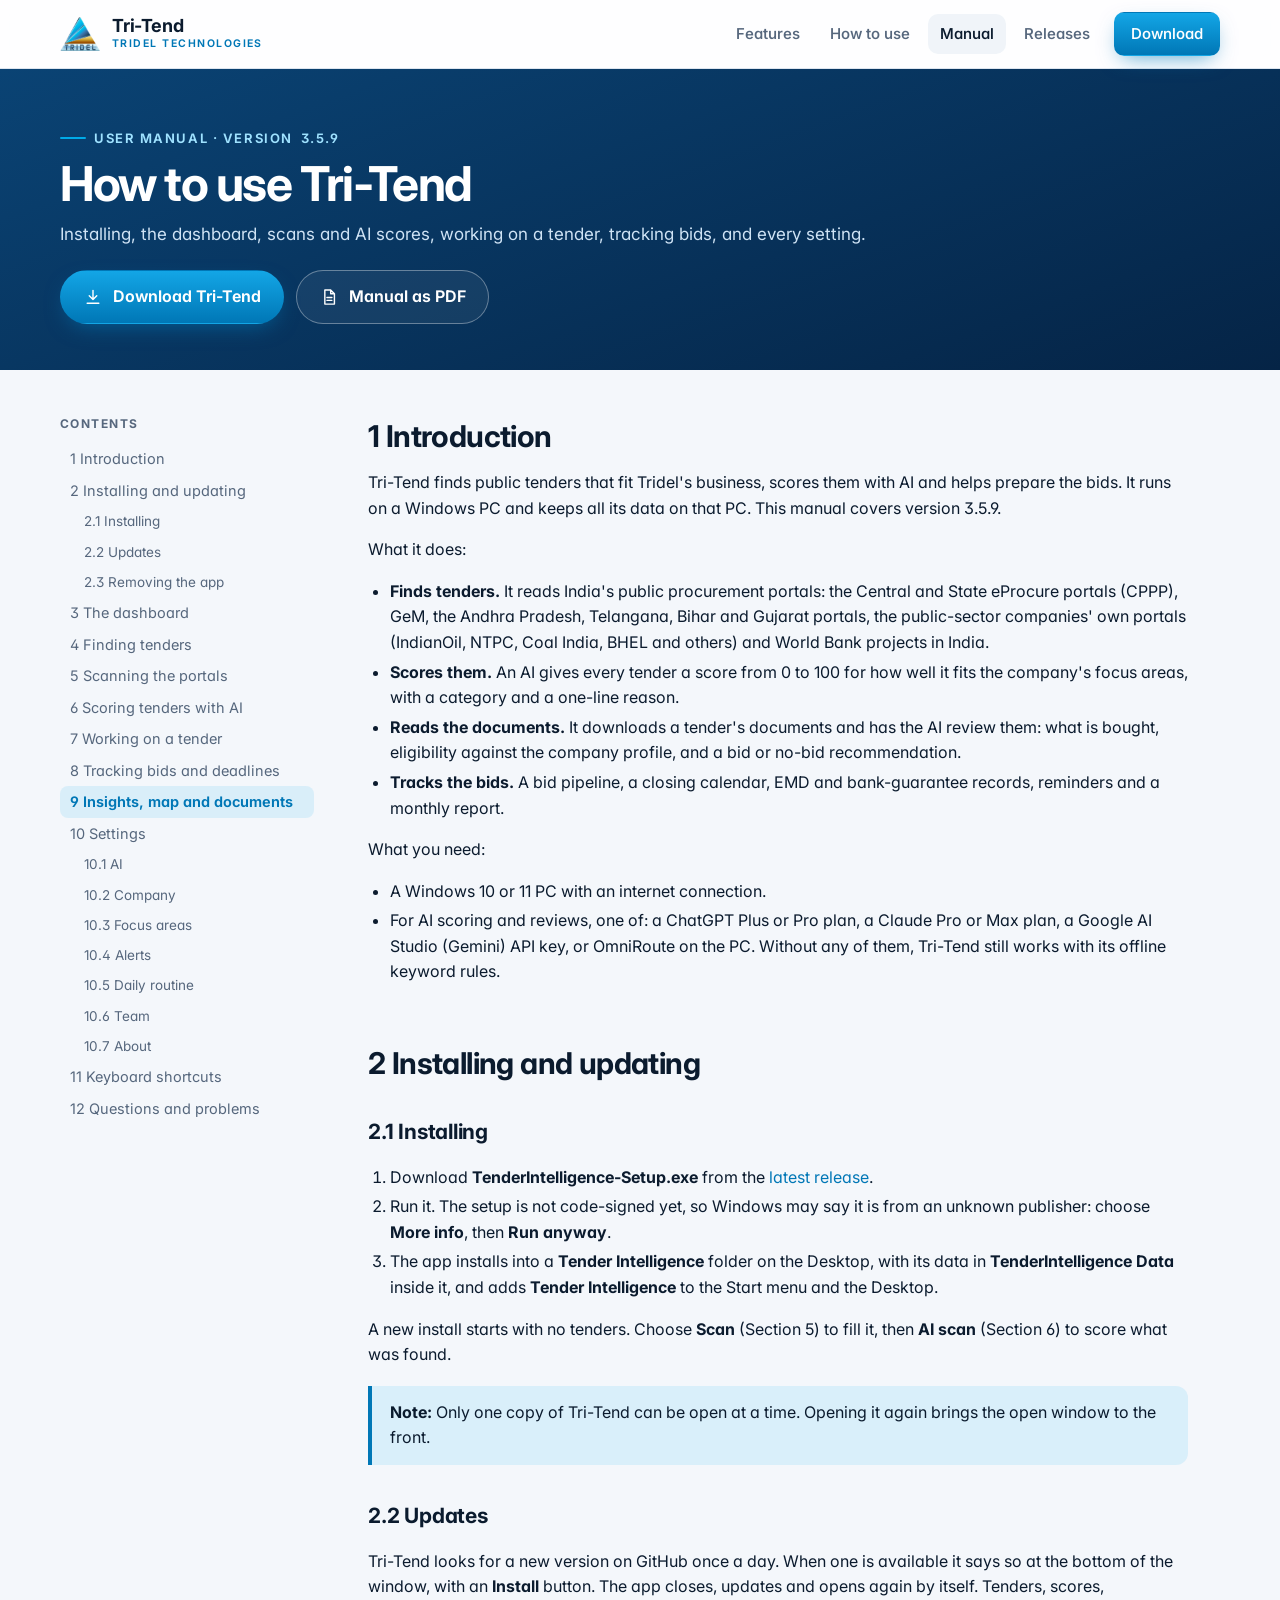
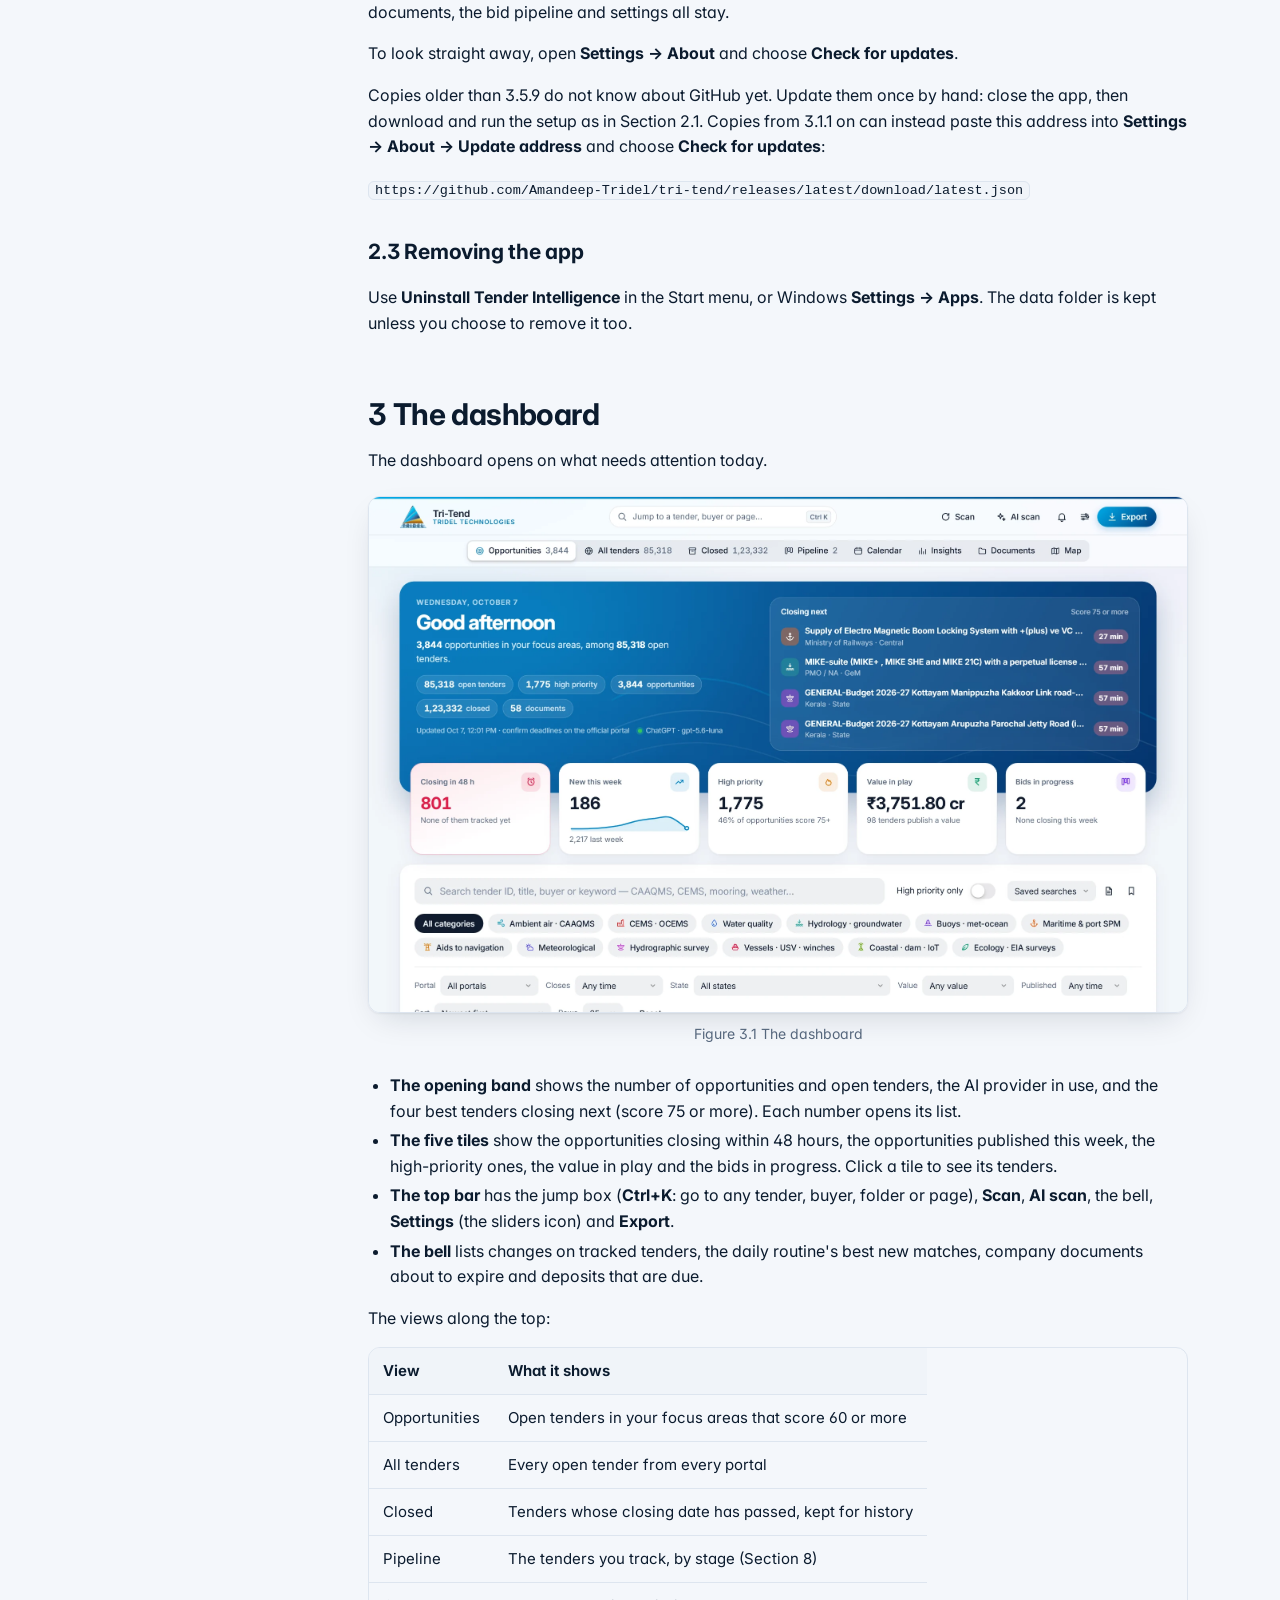
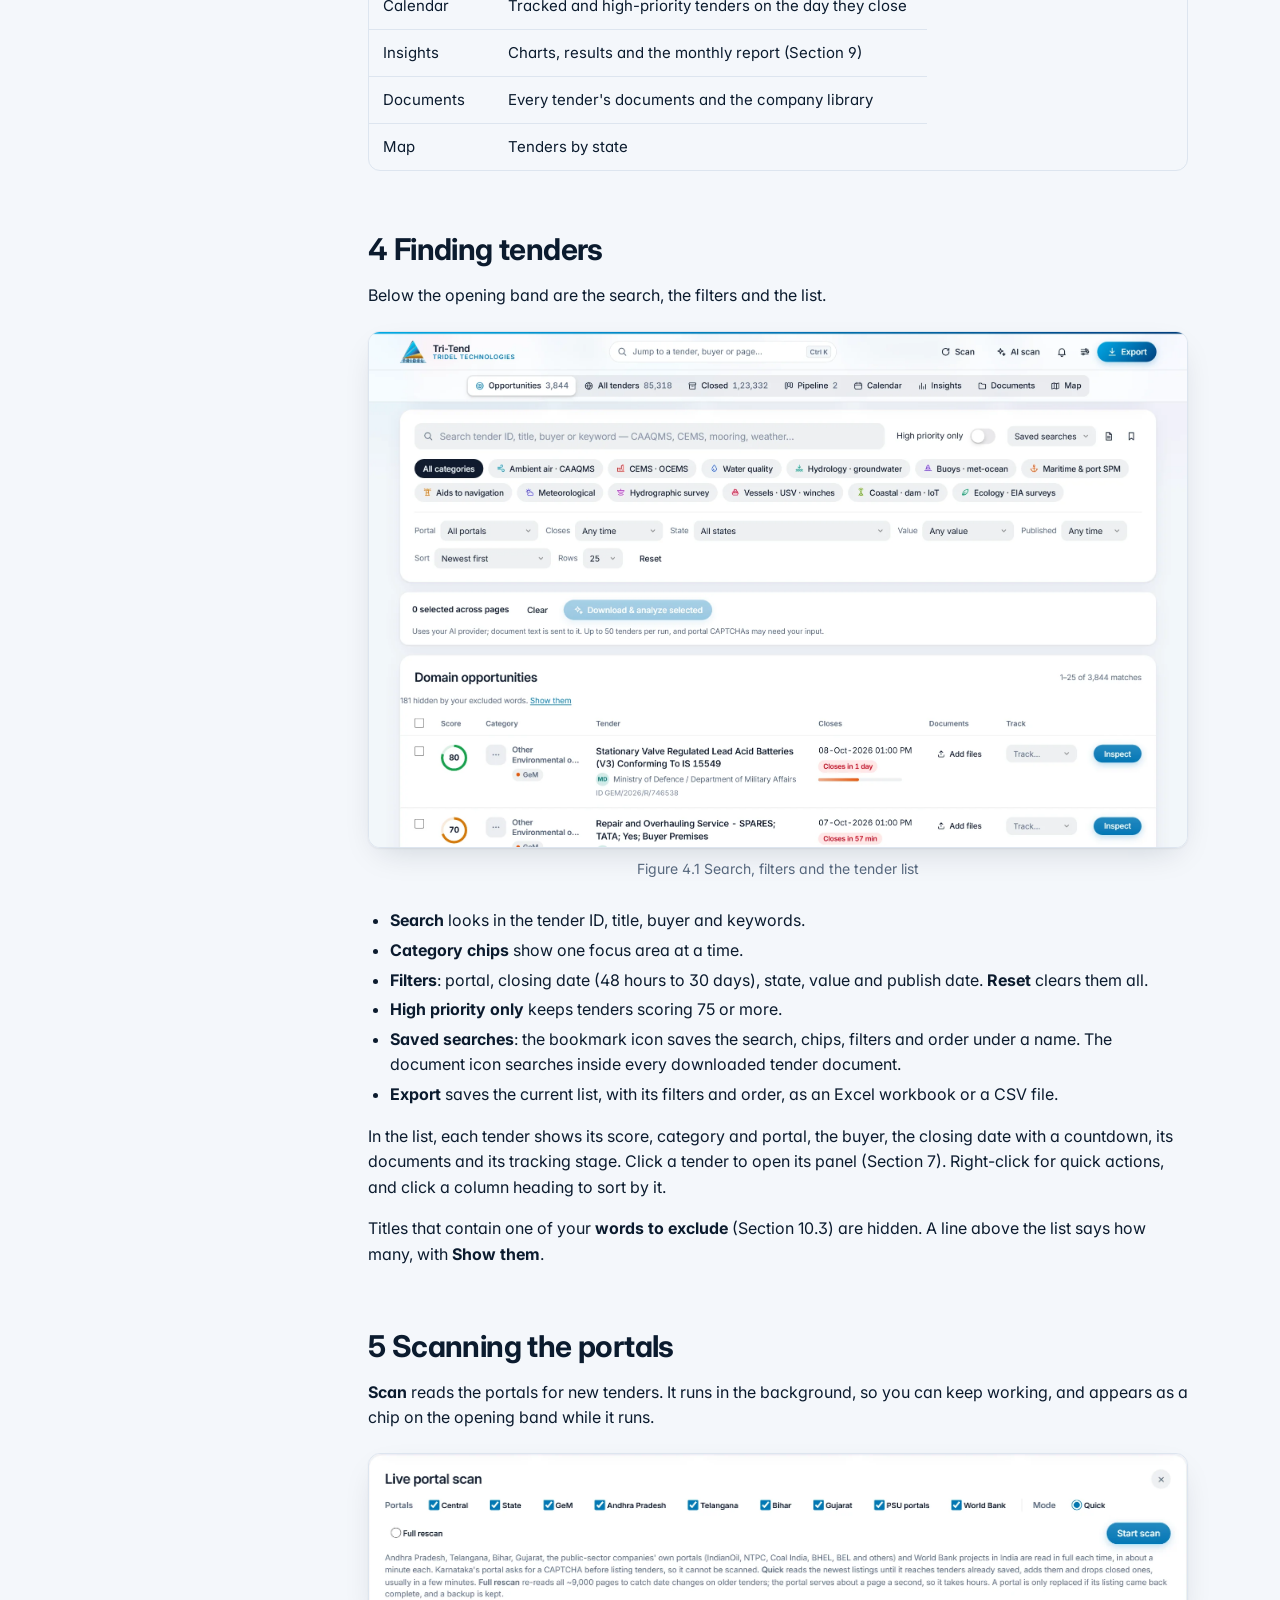
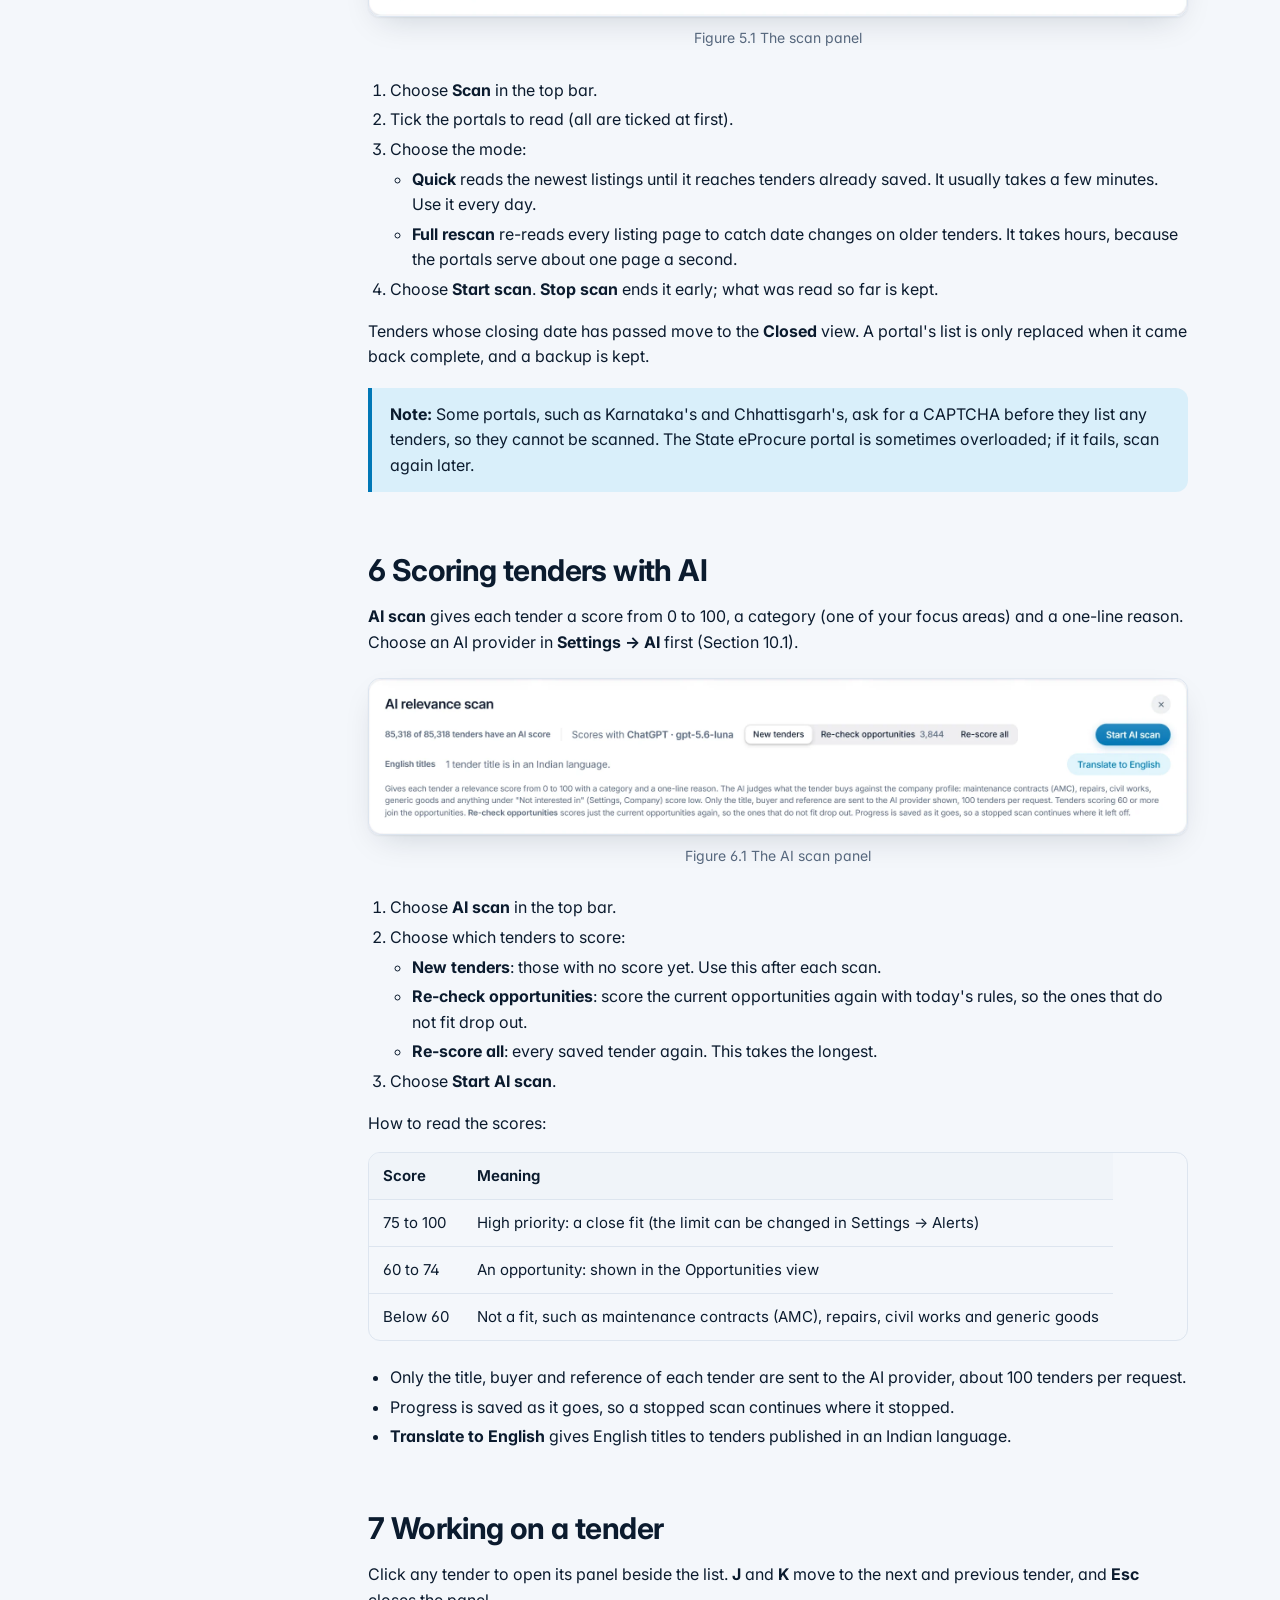
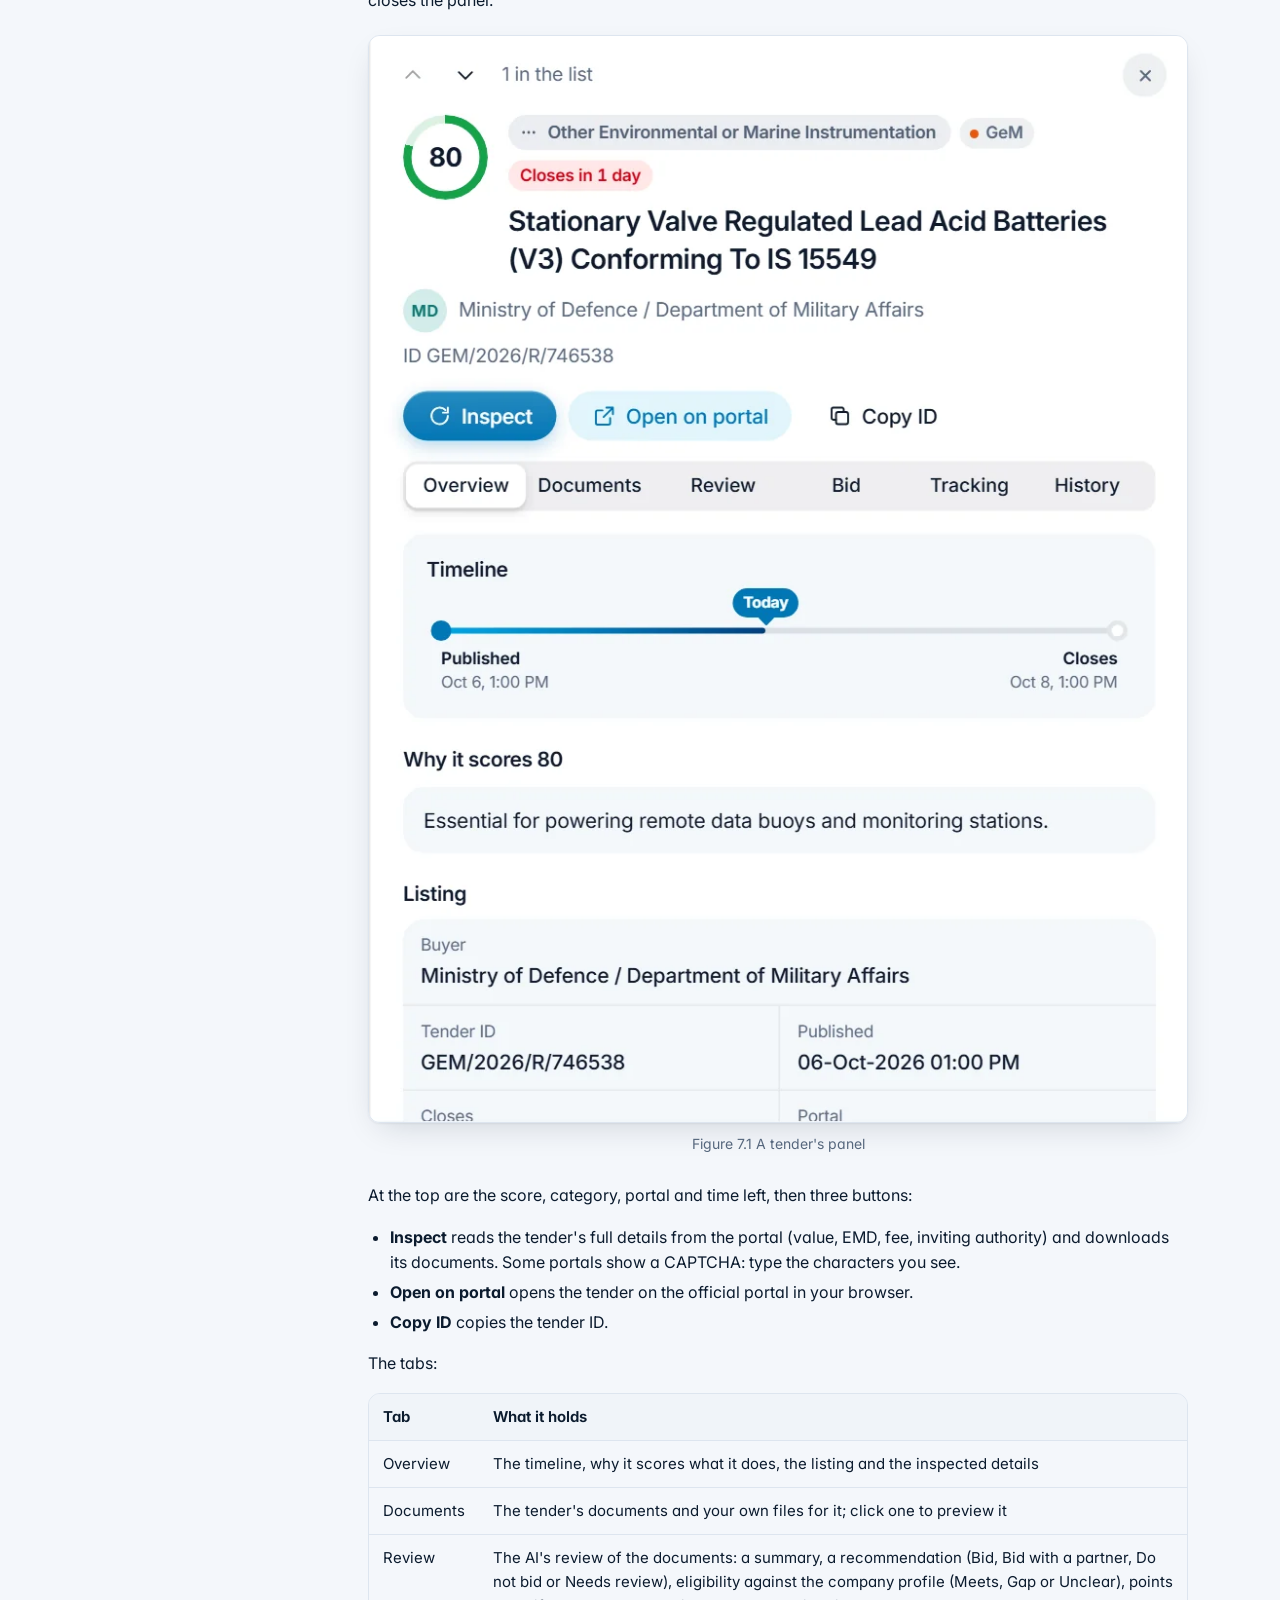
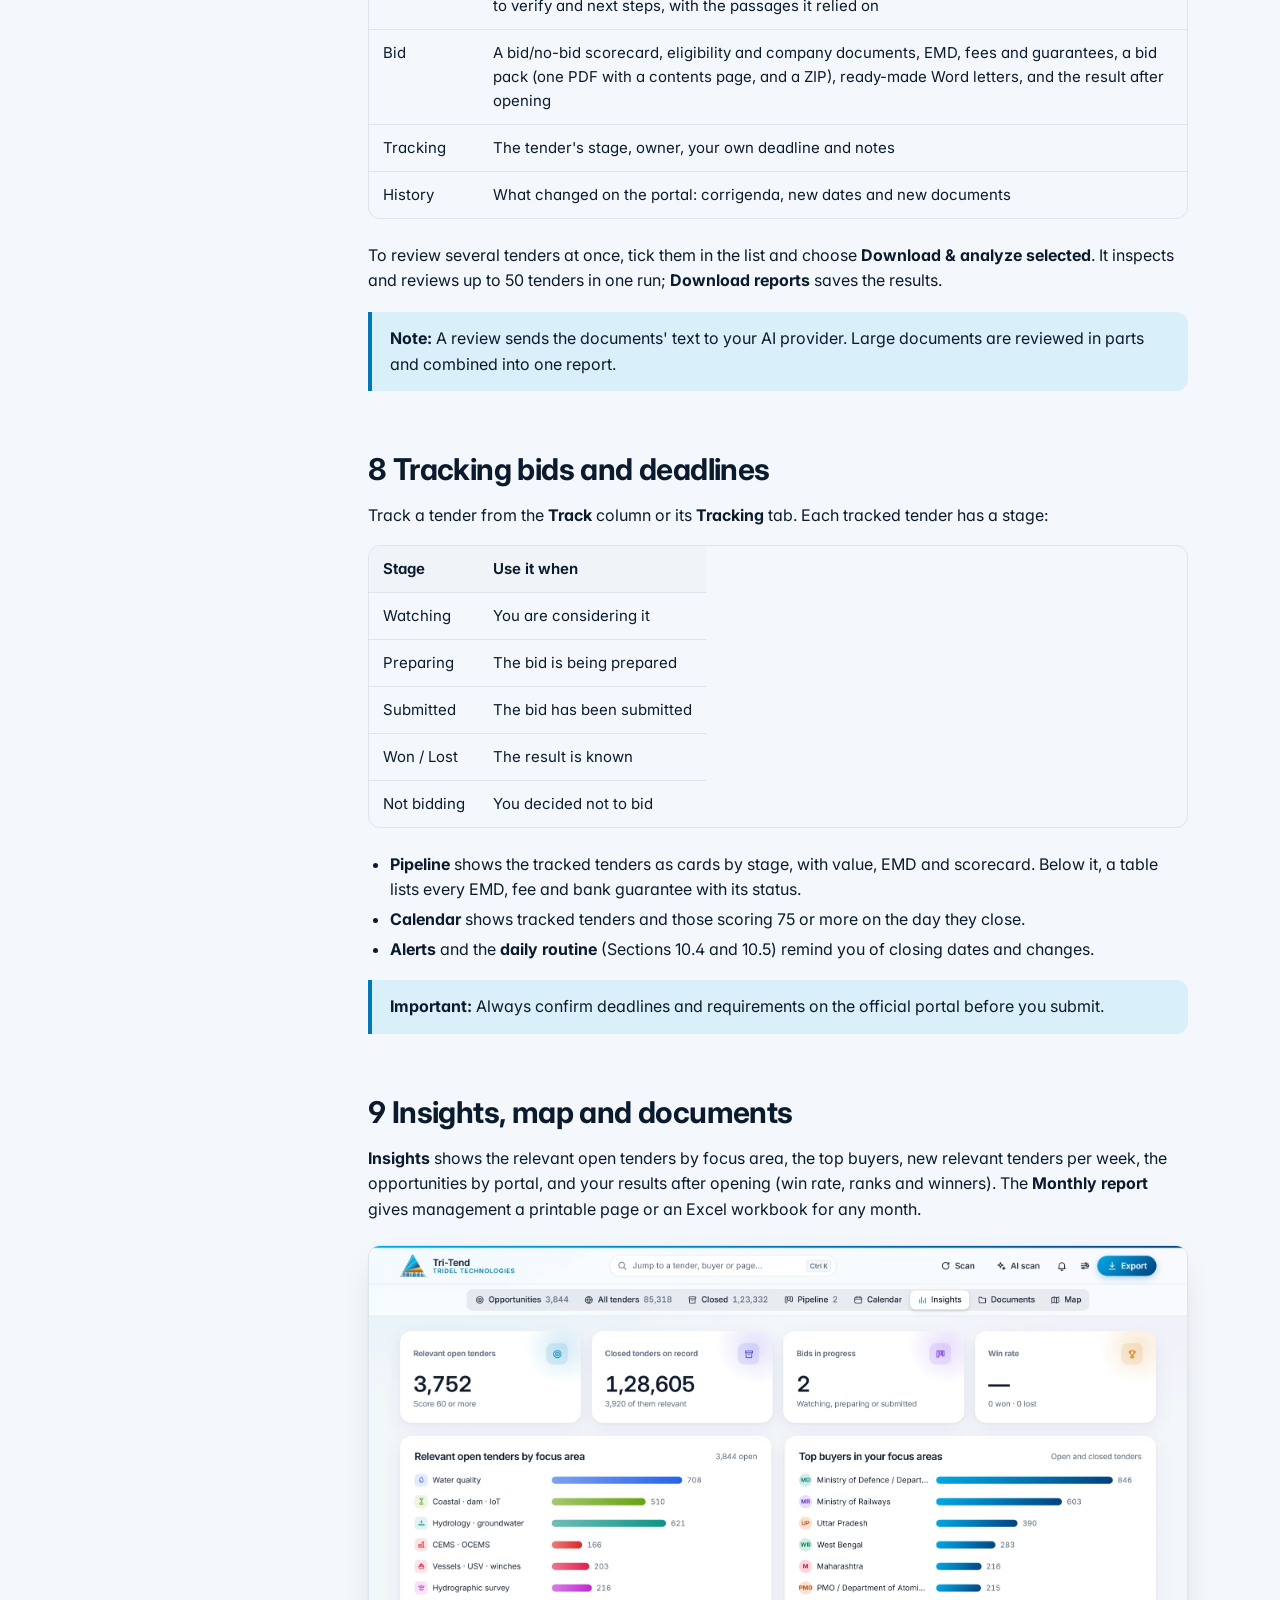
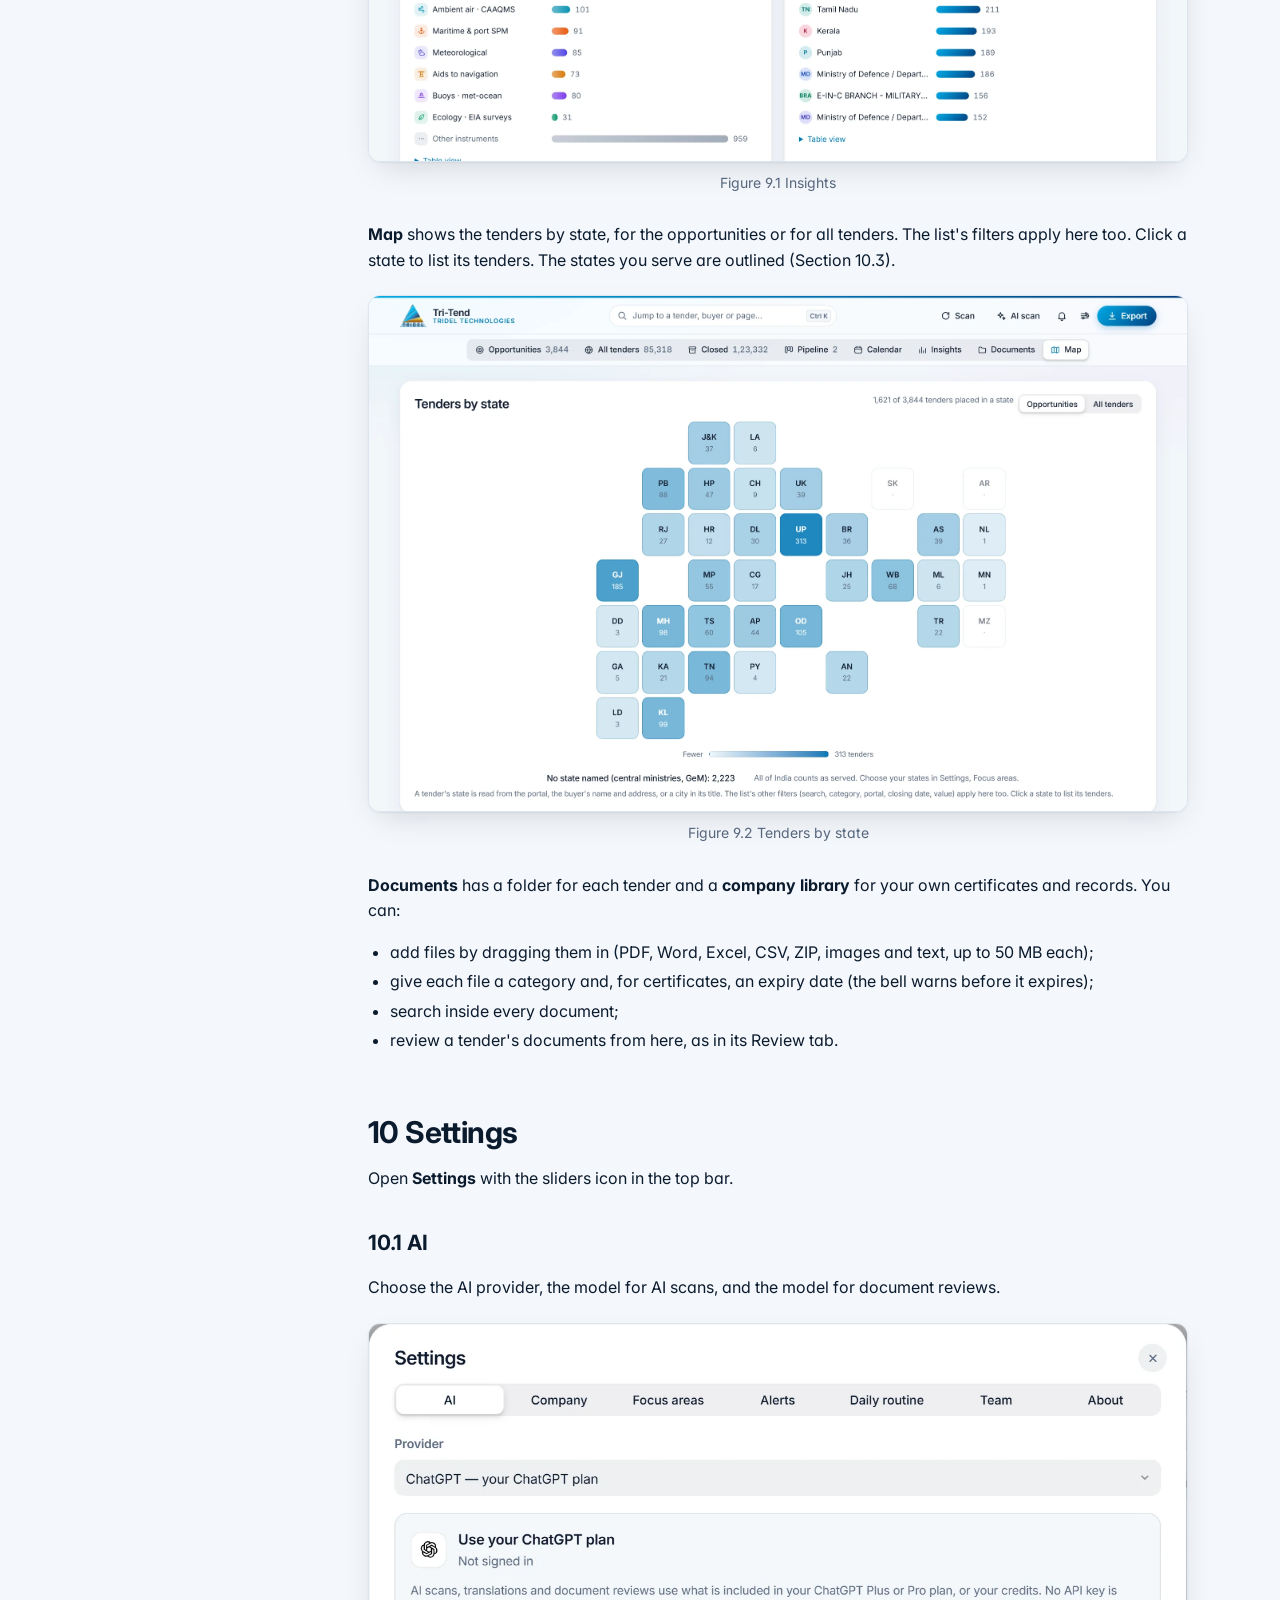
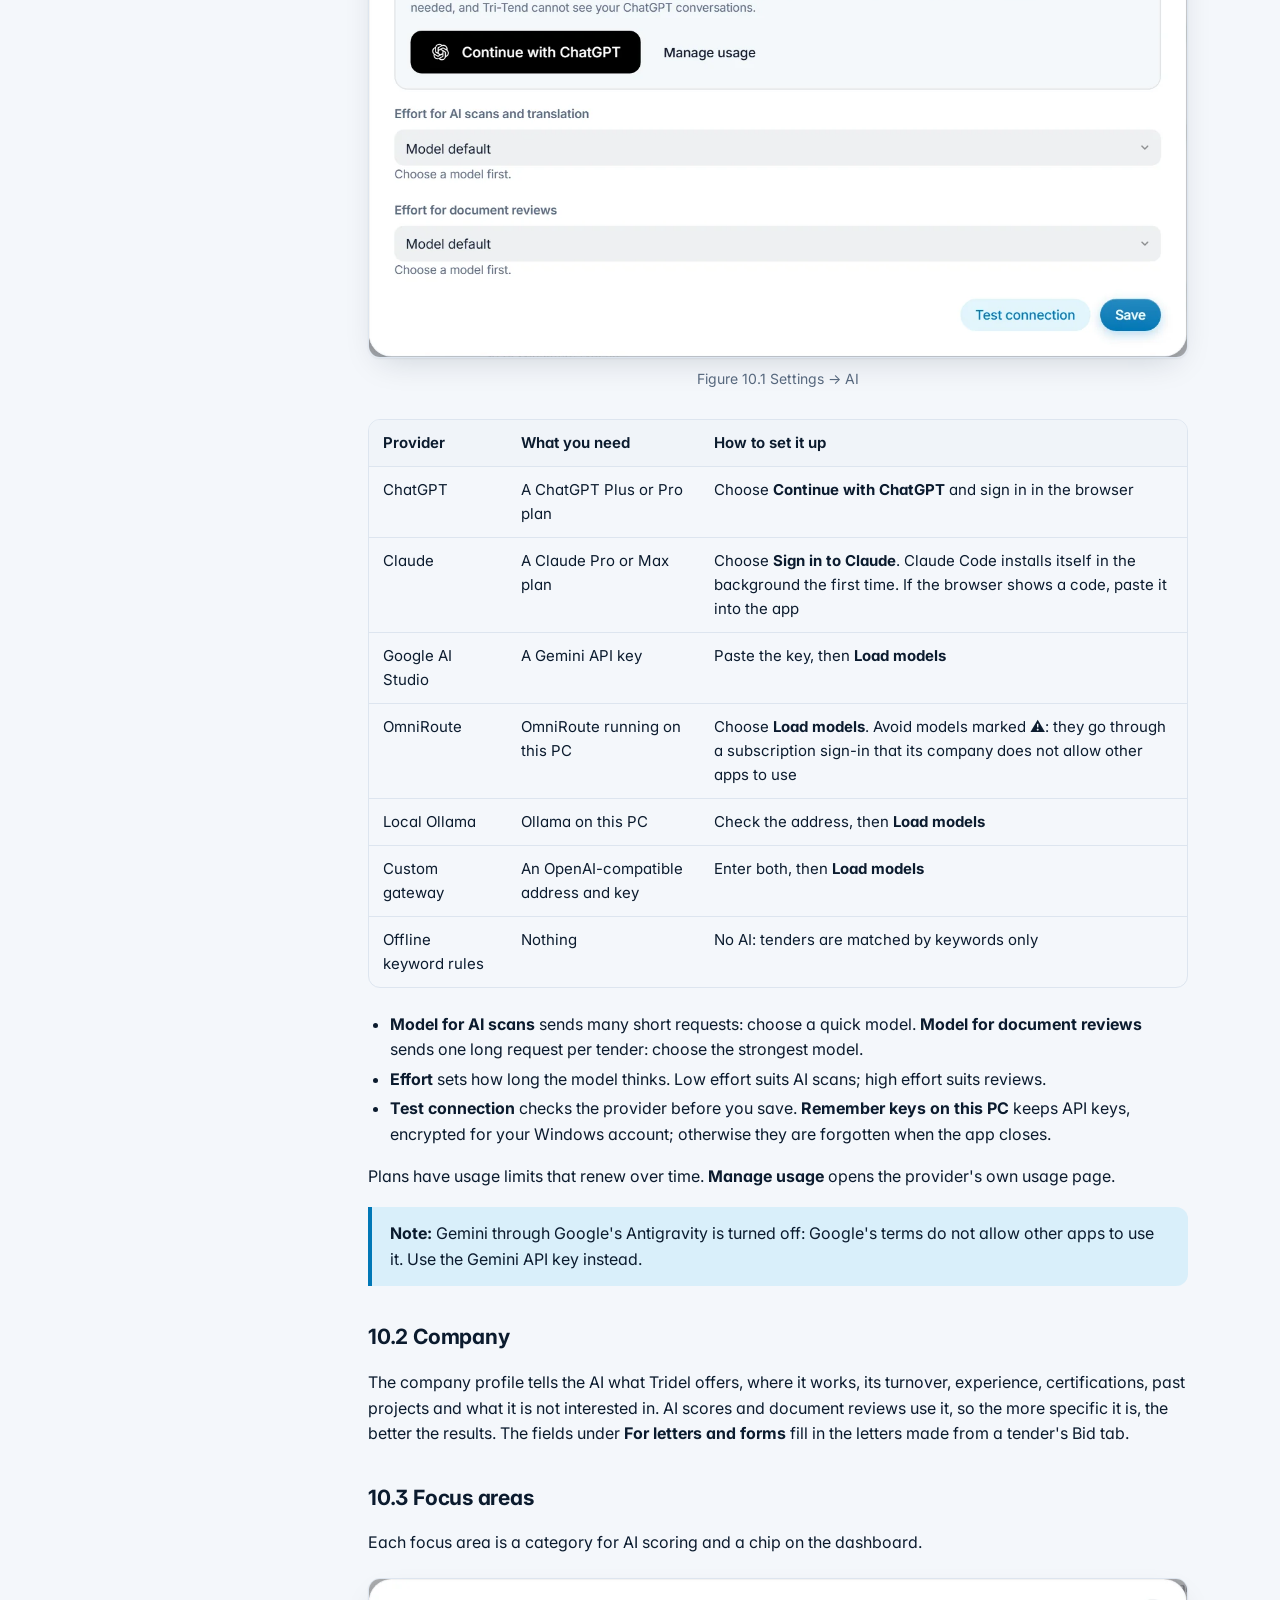
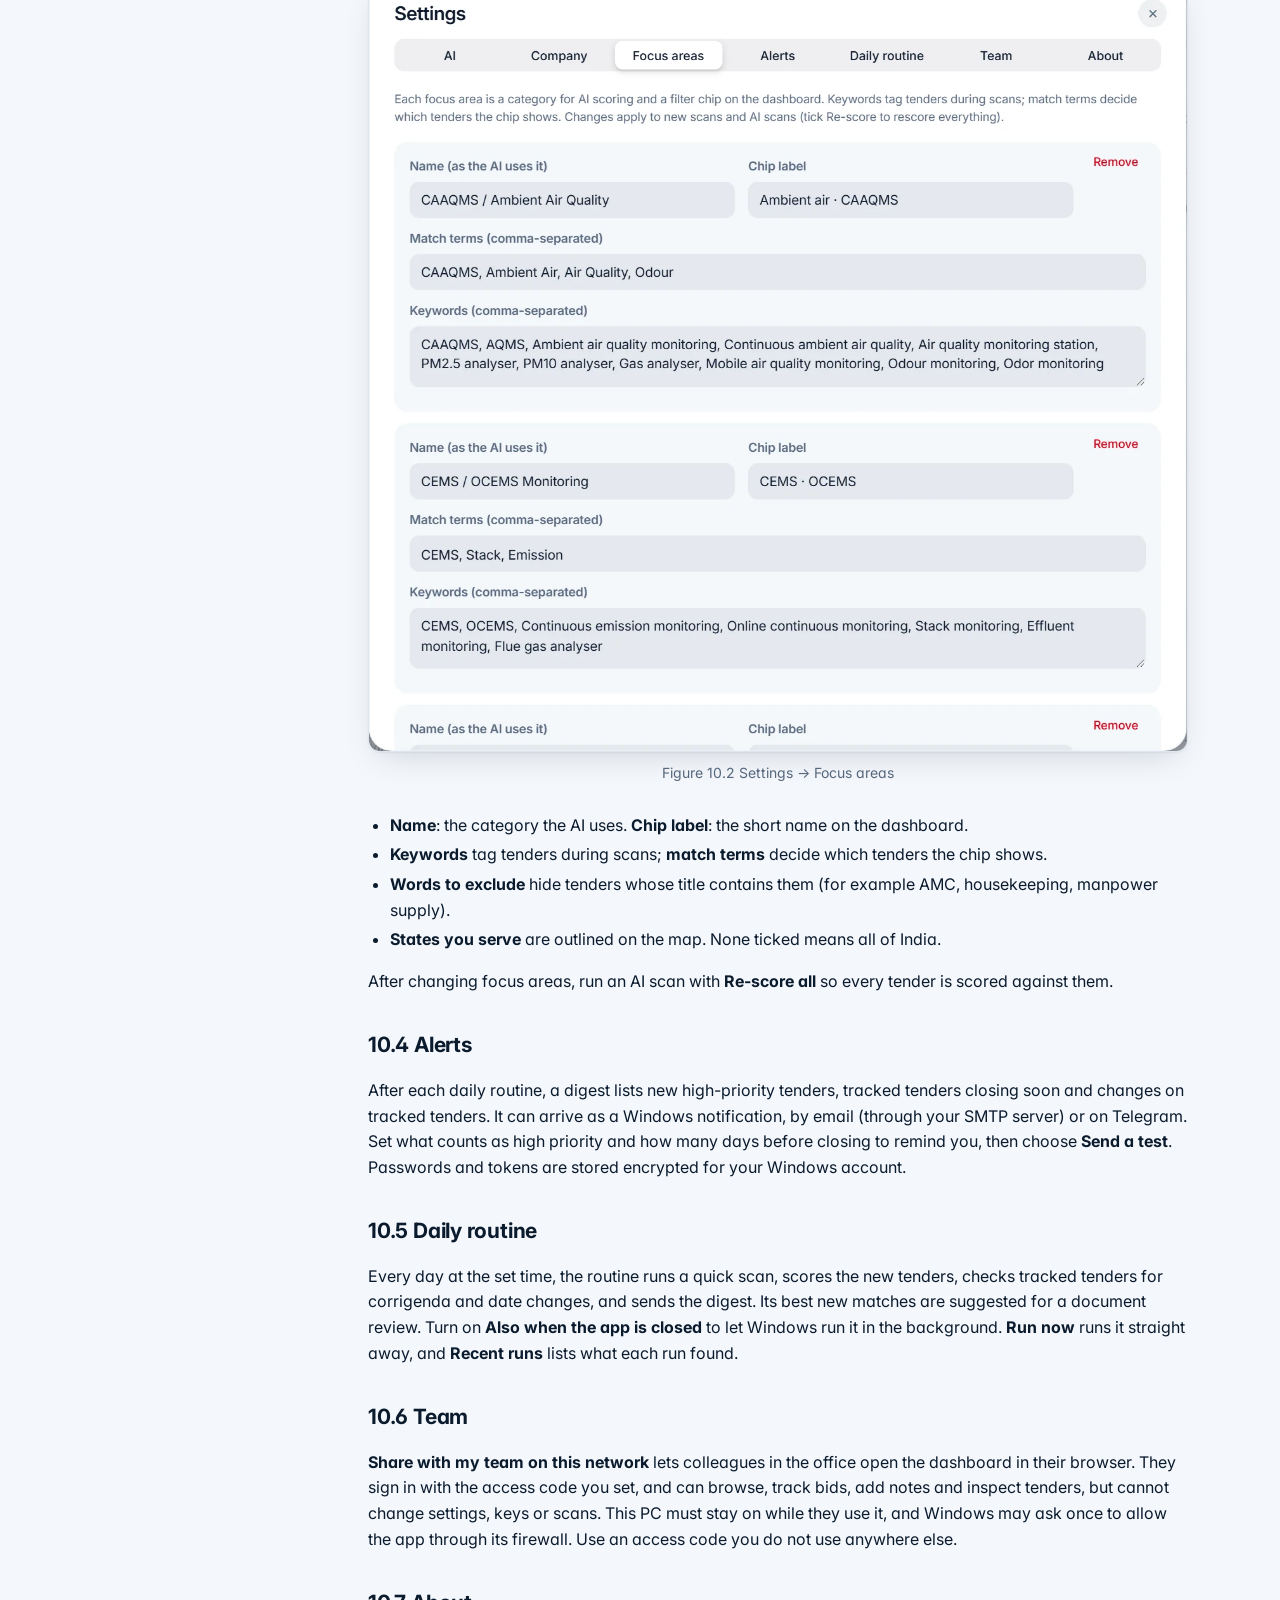
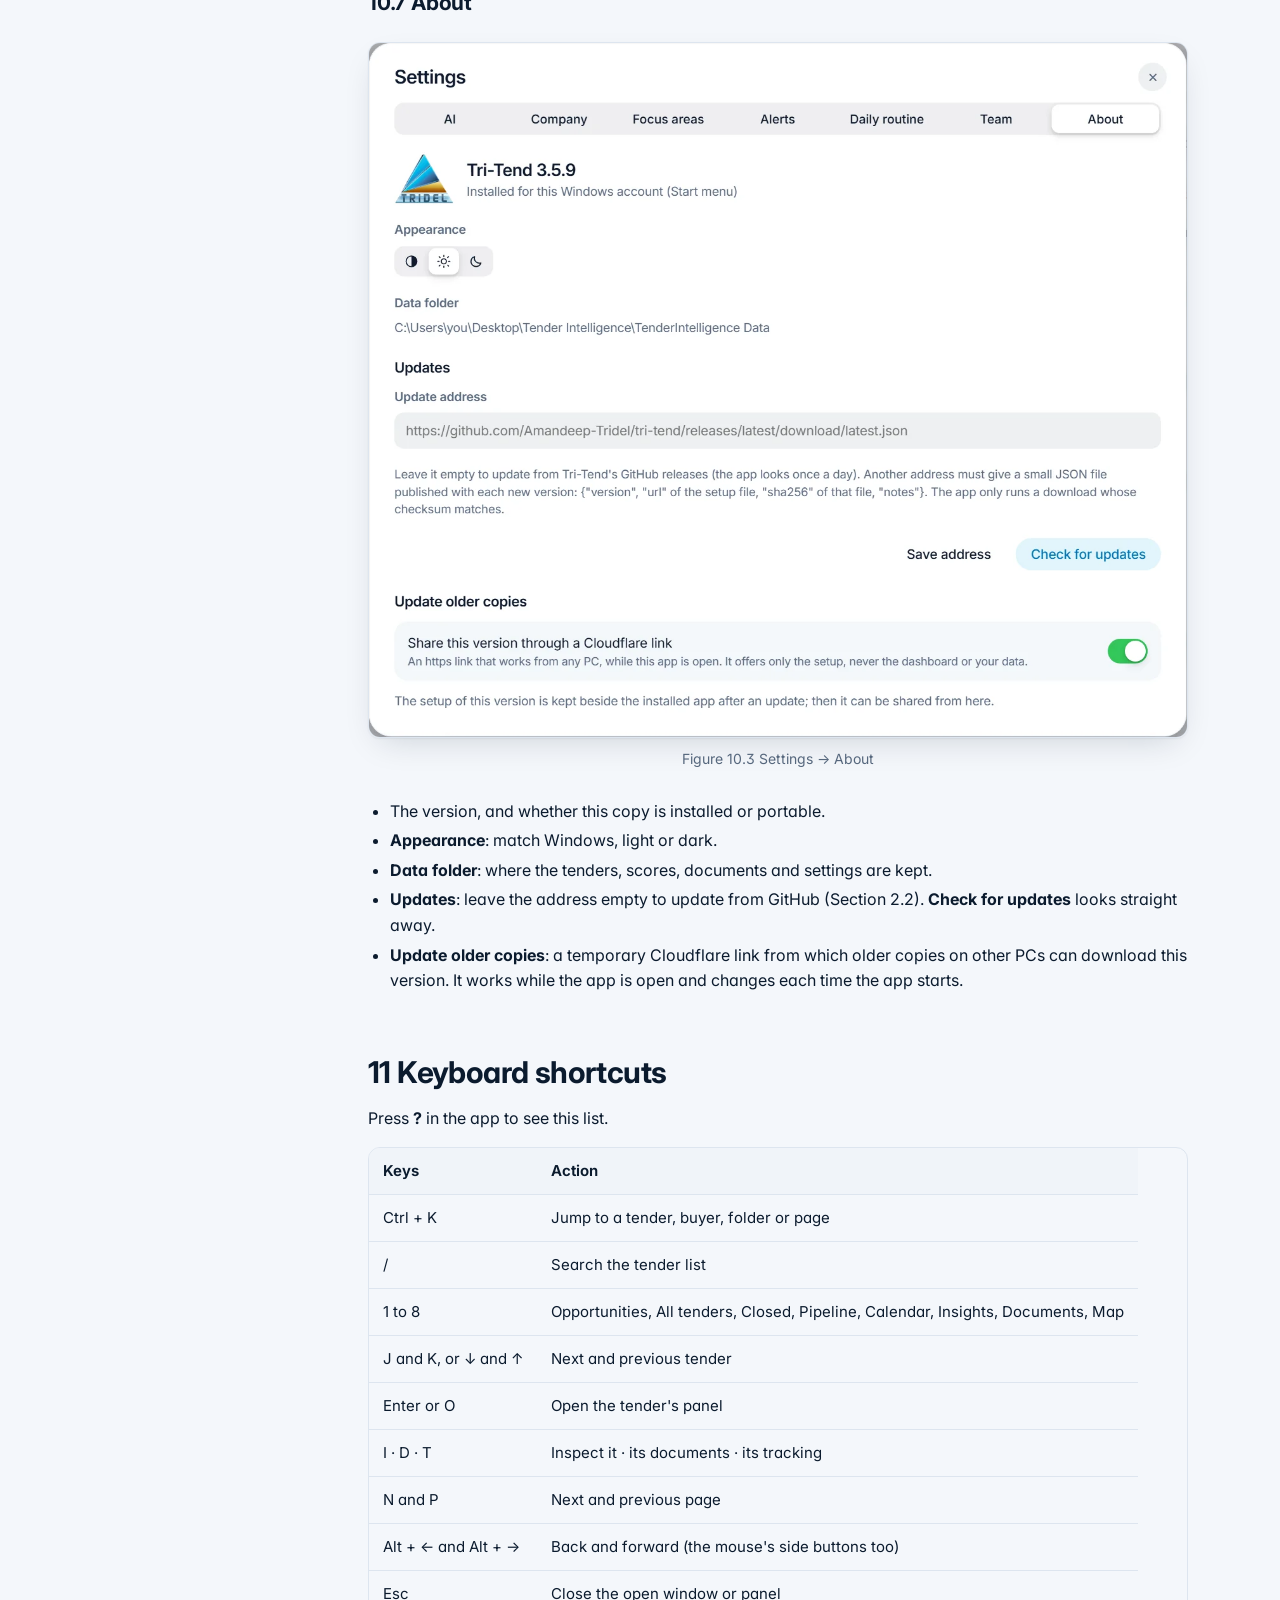
==== docs/manual.html @ 92f3721c "Add the Tri-Tend website (GitHub Pages)" ====
<!doctype html>
<html lang="en">
<head>
<meta charset="utf-8">
<meta name="viewport" content="width=device-width, initial-scale=1">
<title>User manual · Tri-Tend</title>
<meta name="description" content="How to install and use Tri-Tend: the dashboard, scans, AI scores, document reviews, bid tracking, settings and shortcuts.">
<meta name="color-scheme" content="light dark">
<meta property="og:type" content="article">
<meta property="og:title" content="Tri-Tend user manual">
<meta property="og:description" content="How to install and use Tri-Tend, step by step.">
<meta property="og:url" content="https://amandeep-tridel.github.io/tri-tend/manual.html">
<meta property="og:image" content="https://amandeep-tridel.github.io/tri-tend/images/dashboard.png">
<link rel="icon" type="image/png" href="assets/tridel-logo.png">
<link rel="stylesheet" href="assets/site.css">
</head>
<body>
<svg aria-hidden="true" class="icon-sprite" xmlns="http://www.w3.org/2000/svg"><symbol id="i-download" viewBox="0 0 24 24"><path d="M12 4v11M7.5 10.5 12 15l4.5-4.5M5 19.5h14"/></symbol><symbol id="i-refresh" viewBox="0 0 24 24"><path d="M19.5 12a7.5 7.5 0 1 1-2.2-5.3M19.5 4.5v4.5H15"/></symbol><symbol id="i-sparkles" viewBox="0 0 24 24"><path d="M10 4.5l1.6 4.4 4.4 1.6-4.4 1.6L10 16.5l-1.6-4.4L4 10.5l4.4-1.6zM17.5 14.5l.8 2.2 2.2.8-2.2.8-.8 2.2-.8-2.2-2.2-.8 2.2-.8z"/></symbol><symbol id="i-doc" viewBox="0 0 24 24"><path d="M7 3.5h7l4.5 4.5v12.5H7zM14 3.5V8h4.5M9.5 12.5h6M9.5 16h6"/></symbol><symbol id="i-trophy" viewBox="0 0 24 24"><path d="M8 4h8v5.5a4 4 0 0 1-8 0zM8 6H5a3 3 0 0 0 3 4.2M16 6h3a3 3 0 0 1-3 4.2M12 13.5V17M8.5 20.5h7M9.5 17h5l.5 3.5h-6z"/></symbol><symbol id="i-kanban" viewBox="0 0 24 24"><rect x="3.5" y="4" width="4.5" height="15" rx="1.5"/><rect x="9.75" y="4" width="4.5" height="10" rx="1.5"/><rect x="16" y="4" width="4.5" height="12.5" rx="1.5"/></symbol><symbol id="i-chart" viewBox="0 0 24 24"><path d="M5 19.5V11M10 19.5V5M15 19.5v-6M20 19.5V8"/></symbol><symbol id="i-check" viewBox="0 0 24 24"><path d="m5.5 12.5 4.2 4.2 8.8-9.2"/></symbol><symbol id="i-alert" viewBox="0 0 24 24"><path d="M12 4.2 21 19.5H3zM12 10v4.5M12 17.2v.1"/></symbol><symbol id="i-eye" viewBox="0 0 24 24"><path d="M2.5 12s3.5-6.5 9.5-6.5 9.5 6.5 9.5 6.5-3.5 6.5-9.5 6.5S2.5 12 2.5 12z"/><circle cx="12" cy="12" r="2.8"/></symbol><symbol id="i-external" viewBox="0 0 24 24"><path d="M13.5 4.5h6v6M19.5 4.5 11 13M17 14v4.5a1.5 1.5 0 0 1-1.5 1.5h-10A1.5 1.5 0 0 1 4 18.5v-10A1.5 1.5 0 0 1 5.5 7H10"/></symbol><symbol id="i-map" viewBox="0 0 24 24"><path d="M9 4.5 3.5 6.5v13l5.5-2 6 2 5.5-2v-13l-5.5 2-6-2z"/><path d="M9 4.5v13M15 6.5v13"/></symbol></svg>
<a class="skip" href="#main">Skip to content</a>
<header class="nav"><div class="wrap">
<a class="brand" href="index.html"><img src="assets/tridel-logo.png" alt="" width="40" height="34"><span><strong>Tri-Tend</strong><small>Tridel Technologies</small></span></a>
<button class="menu-btn" type="button" aria-expanded="false" aria-label="Menu">Menu</button>
<nav class="nav-links" aria-label="Site"><a href="index.html#features">Features</a><a href="index.html#how">How to use</a><a href="manual.html" aria-current="page">Manual</a>
<a href="https://github.com/Amandeep-Tridel/tri-tend/releases">Releases</a><a class="btn btn-primary" href="index.html#download">Download</a></nav>
</div></header>
<main id="main">
<section class="doc-hero">
  <div class="wrap">
    <span class="eyebrow">User manual · version <span data-version>3.5.9</span></span>
    <h1>How to use Tri-Tend</h1>
    <p>Installing, the dashboard, scans and AI scores, working on a tender, tracking bids, and every setting.</p>
    <div class="hero-actions">
      <a class="btn btn-primary" data-download href="https://github.com/Amandeep-Tridel/tri-tend/releases/latest/download/TenderIntelligence-Setup.exe"><svg class="icon"><use href="#i-download"/></svg>Download Tri-Tend</a>
      <a class="btn btn-ghost" href="Tri-Tend-User-Manual.pdf"><svg class="icon"><use href="#i-doc"/></svg>Manual as PDF</a>
    </div>
  </div>
</section>
<div class="wrap doc-layout">
  <nav class="toc" aria-label="Contents"><p>Contents</p><ol><li><a href="#s1">1 Introduction</a></li><li><a href="#s2">2 Installing and updating</a><ol><li><a href="#s2-1">2.1 Installing</a></li><li><a href="#s2-2">2.2 Updates</a></li><li><a href="#s2-3">2.3 Removing the app</a></li></ol></li><li><a href="#s3">3 The dashboard</a></li><li><a href="#s4">4 Finding tenders</a></li><li><a href="#s5">5 Scanning the portals</a></li><li><a href="#s6">6 Scoring tenders with AI</a></li><li><a href="#s7">7 Working on a tender</a></li><li><a href="#s8">8 Tracking bids and deadlines</a></li><li><a href="#s9">9 Insights, map and documents</a></li><li><a href="#s10">10 Settings</a><ol><li><a href="#s10-1">10.1 AI</a></li><li><a href="#s10-2">10.2 Company</a></li><li><a href="#s10-3">10.3 Focus areas</a></li><li><a href="#s10-4">10.4 Alerts</a></li><li><a href="#s10-5">10.5 Daily routine</a></li><li><a href="#s10-6">10.6 Team</a></li><li><a href="#s10-7">10.7 About</a></li></ol></li><li><a href="#s11">11 Keyboard shortcuts</a></li><li><a href="#s12">12 Questions and problems</a></li></ol></nav>
  <article class="prose">
<h1 class="band" id="s1">1 Introduction</h1>
<p>Tri-Tend finds public tenders that fit Tridel's business, scores them with AI and helps prepare the bids. It runs on a Windows PC and keeps all its data on that PC. This manual covers version 3.5.9.</p>
<p>What it does:</p>
<ul><li><b>Finds tenders.</b> It reads India's public procurement portals: the Central and State eProcure portals (CPPP), GeM, the Andhra Pradesh, Telangana, Bihar and Gujarat portals, the public-sector companies' own portals (IndianOil, NTPC, Coal India, BHEL and others) and World Bank projects in India.</li><li><b>Scores them.</b> An AI gives every tender a score from 0 to 100 for how well it fits the company's focus areas, with a category and a one-line reason.</li><li><b>Reads the documents.</b> It downloads a tender's documents and has the AI review them: what is bought, eligibility against the company profile, and a bid or no-bid recommendation.</li><li><b>Tracks the bids.</b> A bid pipeline, a closing calendar, EMD and bank-guarantee records, reminders and a monthly report.</li></ul>
<p>What you need:</p>
<ul><li>A Windows 10 or 11 PC with an internet connection.</li><li>For AI scoring and reviews, one of: a ChatGPT Plus or Pro plan, a Claude Pro or Max plan, a Google AI Studio (Gemini) API key, or OmniRoute on the PC. Without any of them, Tri-Tend still works with its offline keyword rules.</li></ul>
<h1 class="band" id="s2">2 Installing and updating</h1>
<h2 class="sub" id="s2-1">2.1 Installing</h2>
<ol><li>Download <b>TenderIntelligence-Setup.exe</b> from the <a class="ext" href="https://github.com/Amandeep-Tridel/tri-tend/releases/latest">latest release</a>.</li><li>Run it. The setup is not code-signed yet, so Windows may say it is from an unknown publisher: choose <b>More info</b>, then <b>Run anyway</b>.</li><li>The app installs into a <b>Tender Intelligence</b> folder on the Desktop, with its data in <b>TenderIntelligence Data</b> inside it, and adds <b>Tender Intelligence</b> to the Start menu and the Desktop.</li></ol>
<p>A new install starts with no tenders. Choose <b>Scan</b> (Section 5) to fill it, then <b>AI scan</b> (Section 6) to score what was found.</p>
<div class="note"><p><b>Note:</b> Only one copy of Tri-Tend can be open at a time. Opening it again brings the open window to the front.</p></div>
<h2 class="sub" id="s2-2">2.2 Updates</h2>
<p>Tri-Tend looks for a new version on GitHub once a day. When one is available it says so at the bottom of the window, with an <b>Install</b> button. The app closes, updates and opens again by itself. Tenders, scores, documents, the bid pipeline and settings all stay.</p>
<p>To look straight away, open <b>Settings → About</b> and choose <b>Check for updates</b>.</p>
<p>Copies older than 3.5.9 do not know about GitHub yet. Update them once by hand: close the app, then download and run the setup as in Section 2.1. Copies from 3.1.1 on can instead paste this address into <b>Settings → About → Update address</b> and choose <b>Check for updates</b>:</p>
<p><code>https://github.com/Amandeep-Tridel/tri-tend/releases/latest/download/latest.json</code></p>
<h2 class="sub" id="s2-3">2.3 Removing the app</h2>
<p>Use <b>Uninstall Tender Intelligence</b> in the Start menu, or Windows <b>Settings → Apps</b>. The data folder is kept unless you choose to remove it too.</p>
<h1 class="band" id="s3">3 The dashboard</h1>
<p>The dashboard opens on what needs attention today.</p>
<figure><img alt="The dashboard" src="images/dashboard.webp" loading="lazy" style="width:100%"><figcaption>Figure 3.1 The dashboard</figcaption></figure>
<ul><li><b>The opening band</b> shows the number of opportunities and open tenders, the AI provider in use, and the four best tenders closing next (score 75 or more). Each number opens its list.</li><li><b>The five tiles</b> show the opportunities closing within 48 hours, the opportunities published this week, the high-priority ones, the value in play and the bids in progress. Click a tile to see its tenders.</li><li><b>The top bar</b> has the jump box (<b>Ctrl+K</b>: go to any tender, buyer, folder or page), <b>Scan</b>, <b>AI scan</b>, the bell, <b>Settings</b> (the sliders icon) and <b>Export</b>.</li><li><b>The bell</b> lists changes on tracked tenders, the daily routine's best new matches, company documents about to expire and deposits that are due.</li></ul>
<p>The views along the top:</p>
<table class="doc"><thead><tr><th>View</th><th>What it shows</th></tr></thead><tbody><tr><td>Opportunities</td><td>Open tenders in your focus areas that score 60 or more</td></tr><tr><td>All tenders</td><td>Every open tender from every portal</td></tr><tr><td>Closed</td><td>Tenders whose closing date has passed, kept for history</td></tr><tr><td>Pipeline</td><td>The tenders you track, by stage (Section 8)</td></tr><tr><td>Calendar</td><td>Tracked and high-priority tenders on the day they close</td></tr><tr><td>Insights</td><td>Charts, results and the monthly report (Section 9)</td></tr><tr><td>Documents</td><td>Every tender's documents and the company library</td></tr><tr><td>Map</td><td>Tenders by state</td></tr></tbody></table>
<h1 class="band" id="s4">4 Finding tenders</h1>
<p>Below the opening band are the search, the filters and the list.</p>
<figure><img alt="Search, filters and the tender list" src="images/tender-list.webp" loading="lazy" style="width:88%"><figcaption>Figure 4.1 Search, filters and the tender list</figcaption></figure>
<ul><li><b>Search</b> looks in the tender ID, title, buyer and keywords.</li><li><b>Category chips</b> show one focus area at a time.</li><li><b>Filters</b>: portal, closing date (48 hours to 30 days), state, value and publish date. <b>Reset</b> clears them all.</li><li><b>High priority only</b> keeps tenders scoring 75 or more.</li><li><b>Saved searches</b>: the bookmark icon saves the search, chips, filters and order under a name. The document icon searches inside every downloaded tender document.</li><li><b>Export</b> saves the current list, with its filters and order, as an Excel workbook or a CSV file.</li></ul>
<p>In the list, each tender shows its score, category and portal, the buyer, the closing date with a countdown, its documents and its tracking stage. Click a tender to open its panel (Section 7). Right-click for quick actions, and click a column heading to sort by it.</p>
<p>Titles that contain one of your <b>words to exclude</b> (Section 10.3) are hidden. A line above the list says how many, with <b>Show them</b>.</p>
<h1 class="band" id="s5">5 Scanning the portals</h1>
<p><b>Scan</b> reads the portals for new tenders. It runs in the background, so you can keep working, and appears as a chip on the opening band while it runs.</p>
<figure><img alt="The scan panel" src="images/scan-panel.webp" loading="lazy" style="width:100%"><figcaption>Figure 5.1 The scan panel</figcaption></figure>
<ol><li>Choose <b>Scan</b> in the top bar.</li><li>Tick the portals to read (all are ticked at first).</li><li>Choose the mode:<ul><li><b>Quick</b> reads the newest listings until it reaches tenders already saved. It usually takes a few minutes. Use it every day.</li><li><b>Full rescan</b> re-reads every listing page to catch date changes on older tenders. It takes hours, because the portals serve about one page a second.</li></ul></li><li>Choose <b>Start scan</b>. <b>Stop scan</b> ends it early; what was read so far is kept.</li></ol>
<p>Tenders whose closing date has passed move to the <b>Closed</b> view. A portal's list is only replaced when it came back complete, and a backup is kept.</p>
<div class="note"><p><b>Note:</b> Some portals, such as Karnataka's and Chhattisgarh's, ask for a CAPTCHA before they list any tenders, so they cannot be scanned. The State eProcure portal is sometimes overloaded; if it fails, scan again later.</p></div>
<h1 class="band" id="s6">6 Scoring tenders with AI</h1>
<p><b>AI scan</b> gives each tender a score from 0 to 100, a category (one of your focus areas) and a one-line reason. Choose an AI provider in <b>Settings → AI</b> first (Section 10.1).</p>
<figure><img alt="The AI scan panel" src="images/ai-scan-panel.webp" loading="lazy" style="width:100%"><figcaption>Figure 6.1 The AI scan panel</figcaption></figure>
<ol><li>Choose <b>AI scan</b> in the top bar.</li><li>Choose which tenders to score:<ul><li><b>New tenders</b>: those with no score yet. Use this after each scan.</li><li><b>Re-check opportunities</b>: score the current opportunities again with today's rules, so the ones that do not fit drop out.</li><li><b>Re-score all</b>: every saved tender again. This takes the longest.</li></ul></li><li>Choose <b>Start AI scan</b>.</li></ol>
<p>How to read the scores:</p>
<table class="doc"><thead><tr><th>Score</th><th>Meaning</th></tr></thead><tbody><tr><td>75 to 100</td><td>High priority: a close fit (the limit can be changed in Settings → Alerts)</td></tr><tr><td>60 to 74</td><td>An opportunity: shown in the Opportunities view</td></tr><tr><td>Below 60</td><td>Not a fit, such as maintenance contracts (AMC), repairs, civil works and generic goods</td></tr></tbody></table>
<ul><li>Only the title, buyer and reference of each tender are sent to the AI provider, about 100 tenders per request.</li><li>Progress is saved as it goes, so a stopped scan continues where it stopped.</li><li><b>Translate to English</b> gives English titles to tenders published in an Indian language.</li></ul>
<h1 class="band" id="s7">7 Working on a tender</h1>
<p>Click any tender to open its panel beside the list. <b>J</b> and <b>K</b> move to the next and previous tender, and <b>Esc</b> closes the panel.</p>
<figure><img alt="A tender&#x27;s panel" src="images/tender-panel.webp" loading="lazy" style="width:56%"><figcaption>Figure 7.1 A tender's panel</figcaption></figure>
<p>At the top are the score, category, portal and time left, then three buttons:</p>
<ul><li><b>Inspect</b> reads the tender's full details from the portal (value, EMD, fee, inviting authority) and downloads its documents. Some portals show a CAPTCHA: type the characters you see.</li><li><b>Open on portal</b> opens the tender on the official portal in your browser.</li><li><b>Copy ID</b> copies the tender ID.</li></ul>
<p>The tabs:</p>
<table class="doc"><thead><tr><th>Tab</th><th>What it holds</th></tr></thead><tbody><tr><td>Overview</td><td>The timeline, why it scores what it does, the listing and the inspected details</td></tr><tr><td>Documents</td><td>The tender's documents and your own files for it; click one to preview it</td></tr><tr><td>Review</td><td>The AI's review of the documents: a summary, a recommendation (Bid, Bid with a partner, Do not bid or Needs review), eligibility against the company profile (Meets, Gap or Unclear), points to verify and next steps, with the passages it relied on</td></tr><tr><td>Bid</td><td>A bid/no-bid scorecard, eligibility and company documents, EMD, fees and guarantees, a bid pack (one PDF with a contents page, and a ZIP), ready-made Word letters, and the result after opening</td></tr><tr><td>Tracking</td><td>The tender's stage, owner, your own deadline and notes</td></tr><tr><td>History</td><td>What changed on the portal: corrigenda, new dates and new documents</td></tr></tbody></table>
<p>To review several tenders at once, tick them in the list and choose <b>Download &amp; analyze selected</b>. It inspects and reviews up to 50 tenders in one run; <b>Download reports</b> saves the results.</p>
<div class="note"><p><b>Note:</b> A review sends the documents' text to your AI provider. Large documents are reviewed in parts and combined into one report.</p></div>
<h1 class="band" id="s8">8 Tracking bids and deadlines</h1>
<p>Track a tender from the <b>Track</b> column or its <b>Tracking</b> tab. Each tracked tender has a stage:</p>
<table class="doc"><thead><tr><th>Stage</th><th>Use it when</th></tr></thead><tbody><tr><td>Watching</td><td>You are considering it</td></tr><tr><td>Preparing</td><td>The bid is being prepared</td></tr><tr><td>Submitted</td><td>The bid has been submitted</td></tr><tr><td>Won / Lost</td><td>The result is known</td></tr><tr><td>Not bidding</td><td>You decided not to bid</td></tr></tbody></table>
<ul><li><b>Pipeline</b> shows the tracked tenders as cards by stage, with value, EMD and scorecard. Below it, a table lists every EMD, fee and bank guarantee with its status.</li><li><b>Calendar</b> shows tracked tenders and those scoring 75 or more on the day they close.</li><li><b>Alerts</b> and the <b>daily routine</b> (Sections 10.4 and 10.5) remind you of closing dates and changes.</li></ul>
<div class="note"><p><b>Important:</b> Always confirm deadlines and requirements on the official portal before you submit.</p></div>
<h1 class="band" id="s9">9 Insights, map and documents</h1>
<p><b>Insights</b> shows the relevant open tenders by focus area, the top buyers, new relevant tenders per week, the opportunities by portal, and your results after opening (win rate, ranks and winners). The <b>Monthly report</b> gives management a printable page or an Excel workbook for any month.</p>
<figure><img alt="Insights" src="images/insights.webp" loading="lazy" style="width:100%"><figcaption>Figure 9.1 Insights</figcaption></figure>
<p><b>Map</b> shows the tenders by state, for the opportunities or for all tenders. The list's filters apply here too. Click a state to list its tenders. The states you serve are outlined (Section 10.3).</p>
<figure><img alt="The map" src="images/map.webp" loading="lazy" style="width:100%"><figcaption>Figure 9.2 Tenders by state</figcaption></figure>
<p><b>Documents</b> has a folder for each tender and a <b>company library</b> for your own certificates and records. You can:</p>
<ul><li>add files by dragging them in (PDF, Word, Excel, CSV, ZIP, images and text, up to 50 MB each);</li><li>give each file a category and, for certificates, an expiry date (the bell warns before it expires);</li><li>search inside every document;</li><li>review a tender's documents from here, as in its Review tab.</li></ul>
<h1 class="band" id="s10">10 Settings</h1>
<p>Open <b>Settings</b> with the sliders icon in the top bar.</p>
<h2 class="sub" id="s10-1">10.1 AI</h2>
<p>Choose the AI provider, the model for AI scans, and the model for document reviews.</p>
<figure><img alt="Settings, AI" src="images/settings-ai.webp" loading="lazy" style="width:72%"><figcaption>Figure 10.1 Settings → AI</figcaption></figure>
<table class="doc"><thead><tr><th>Provider</th><th>What you need</th><th>How to set it up</th></tr></thead><tbody><tr><td>ChatGPT</td><td>A ChatGPT Plus or Pro plan</td><td>Choose <b>Continue with ChatGPT</b> and sign in in the browser</td></tr><tr><td>Claude</td><td>A Claude Pro or Max plan</td><td>Choose <b>Sign in to Claude</b>. Claude Code installs itself in the background the first time. If the browser shows a code, paste it into the app</td></tr><tr><td>Google AI Studio</td><td>A Gemini API key</td><td>Paste the key, then <b>Load models</b></td></tr><tr><td>OmniRoute</td><td>OmniRoute running on this PC</td><td>Choose <b>Load models</b>. Avoid models marked ⚠: they go through a subscription sign-in that its company does not allow other apps to use</td></tr><tr><td>Local Ollama</td><td>Ollama on this PC</td><td>Check the address, then <b>Load models</b></td></tr><tr><td>Custom gateway</td><td>An OpenAI-compatible address and key</td><td>Enter both, then <b>Load models</b></td></tr><tr><td>Offline keyword rules</td><td>Nothing</td><td>No AI: tenders are matched by keywords only</td></tr></tbody></table>
<ul><li><b>Model for AI scans</b> sends many short requests: choose a quick model. <b>Model for document reviews</b> sends one long request per tender: choose the strongest model.</li><li><b>Effort</b> sets how long the model thinks. Low effort suits AI scans; high effort suits reviews.</li><li><b>Test connection</b> checks the provider before you save. <b>Remember keys on this PC</b> keeps API keys, encrypted for your Windows account; otherwise they are forgotten when the app closes.</li></ul>
<p>Plans have usage limits that renew over time. <b>Manage usage</b> opens the provider's own usage page.</p>
<div class="note"><p><b>Note:</b> Gemini through Google's Antigravity is turned off: Google's terms do not allow other apps to use it. Use the Gemini API key instead.</p></div>
<h2 class="sub" id="s10-2">10.2 Company</h2>
<p>The company profile tells the AI what Tridel offers, where it works, its turnover, experience, certifications, past projects and what it is not interested in. AI scores and document reviews use it, so the more specific it is, the better the results. The fields under <b>For letters and forms</b> fill in the letters made from a tender's Bid tab.</p>
<h2 class="sub" id="s10-3">10.3 Focus areas</h2>
<p>Each focus area is a category for AI scoring and a chip on the dashboard.</p>
<figure><img alt="Settings, focus areas" src="images/settings-focus.webp" loading="lazy" style="width:72%"><figcaption>Figure 10.2 Settings → Focus areas</figcaption></figure>
<ul><li><b>Name</b>: the category the AI uses. <b>Chip label</b>: the short name on the dashboard.</li><li><b>Keywords</b> tag tenders during scans; <b>match terms</b> decide which tenders the chip shows.</li><li><b>Words to exclude</b> hide tenders whose title contains them (for example AMC, housekeeping, manpower supply).</li><li><b>States you serve</b> are outlined on the map. None ticked means all of India.</li></ul>
<p>After changing focus areas, run an AI scan with <b>Re-score all</b> so every tender is scored against them.</p>
<h2 class="sub" id="s10-4">10.4 Alerts</h2>
<p>After each daily routine, a digest lists new high-priority tenders, tracked tenders closing soon and changes on tracked tenders. It can arrive as a Windows notification, by email (through your SMTP server) or on Telegram. Set what counts as high priority and how many days before closing to remind you, then choose <b>Send a test</b>. Passwords and tokens are stored encrypted for your Windows account.</p>
<h2 class="sub" id="s10-5">10.5 Daily routine</h2>
<p>Every day at the set time, the routine runs a quick scan, scores the new tenders, checks tracked tenders for corrigenda and date changes, and sends the digest. Its best new matches are suggested for a document review. Turn on <b>Also when the app is closed</b> to let Windows run it in the background. <b>Run now</b> runs it straight away, and <b>Recent runs</b> lists what each run found.</p>
<h2 class="sub" id="s10-6">10.6 Team</h2>
<p><b>Share with my team on this network</b> lets colleagues in the office open the dashboard in their browser. They sign in with the access code you set, and can browse, track bids, add notes and inspect tenders, but cannot change settings, keys or scans. This PC must stay on while they use it, and Windows may ask once to allow the app through its firewall. Use an access code you do not use anywhere else.</p>
<h2 class="sub" id="s10-7">10.7 About</h2>
<figure><img alt="Settings, About" src="images/settings-about.webp" loading="lazy" style="width:70%"><figcaption>Figure 10.3 Settings → About</figcaption></figure>
<ul><li>The version, and whether this copy is installed or portable.</li><li><b>Appearance</b>: match Windows, light or dark.</li><li><b>Data folder</b>: where the tenders, scores, documents and settings are kept.</li><li><b>Updates</b>: leave the address empty to update from GitHub (Section 2.2). <b>Check for updates</b> looks straight away.</li><li><b>Update older copies</b>: a temporary Cloudflare link from which older copies on other PCs can download this version. It works while the app is open and changes each time the app starts.</li></ul>
<h1 class="band" id="s11">11 Keyboard shortcuts</h1>
<p>Press <b>?</b> in the app to see this list.</p>
<table class="doc"><thead><tr><th>Keys</th><th>Action</th></tr></thead><tbody><tr><td>Ctrl + K</td><td>Jump to a tender, buyer, folder or page</td></tr><tr><td>/</td><td>Search the tender list</td></tr><tr><td>1 to 8</td><td>Opportunities, All tenders, Closed, Pipeline, Calendar, Insights, Documents, Map</td></tr><tr><td>J and K, or ↓ and ↑</td><td>Next and previous tender</td></tr><tr><td>Enter or O</td><td>Open the tender's panel</td></tr><tr><td>I · D · T</td><td>Inspect it · its documents · its tracking</td></tr><tr><td>N and P</td><td>Next and previous page</td></tr><tr><td>Alt + ← and Alt + →</td><td>Back and forward (the mouse's side buttons too)</td></tr><tr><td>Esc</td><td>Close the open window or panel</td></tr></tbody></table>
<h1 class="band" id="s12">12 Questions and problems</h1>
<p><b>A scan is slow, or a portal failed.</b> The State eProcure portal is often busy. A quick scan keeps the old tenders when a portal fails. Scan again at a quieter time.</p>
<p><b>The AI scan seems stuck at 0.</b> The first answers can take a minute or two. The progress line shows how many answers it is waiting for.</p>
<p><b>The AI says it is not signed in, or the plan limit is reached.</b> Open <b>Settings → AI</b> and sign in again, or wait for the plan's limit to renew (ChatGPT Plus renews every five hours), or choose another model.</p>
<p><b>Inspect asks for a CAPTCHA.</b> Some portals ask for one before showing a tender's details or documents. Type the characters shown.</p>
<p><b>Windows warns about an unknown publisher.</b> The setup is not code-signed yet. Choose <b>More info</b>, then <b>Run anyway</b>.</p>
<p><b>Where is my data?</b> In the data folder shown in <b>Settings → About</b>. Updates never remove it. Keys, passwords and tokens are encrypted for your Windows account.</p>
<p><b>Who can see my tenders?</b> Nobody outside this PC, unless you turn on team sharing. The update link and the GitHub releases carry only the app, never your data.</p>
  </article>
</div>
</main>
<footer><div class="wrap">
<span>Tri-Tend by Tridel Technologies · © <span data-year>2026</span></span>
<nav aria-label="Footer"><a href="index.html#download">Download</a><a href="manual.html">User manual</a><a href="Tri-Tend-User-Manual.pdf">Manual as PDF</a>
<a href="https://github.com/Amandeep-Tridel/tri-tend/releases">Releases</a><a href="https://github.com/Amandeep-Tridel/tri-tend">GitHub repository</a></nav>
</div></footer>
<script src="assets/site.js"></script>
</body>
</html>
---- docs/assets/site.css ----
/* Tri-Tend website: the app's look (Tridel blue, deep-sea navy hero), light and dark. */
@font-face { font-family: "Inter Var"; src: url("Inter-Variable.woff") format("woff"); font-weight: 100 900; font-display: swap; }

:root {
  --bg: #f4f7fb; --surface: #ffffff; --surface-2: #f0f4f9; --ink: #0b1b2e; --muted: #56677d; --line: #dde5ef;
  --accent: #0077b6; --accent-hover: #00659b; --bright: #00aae7; --tint: rgba(0, 170, 231, .11);
  --navy: #052446; --navy-2: #0a4374; --shadow: 0 1px 2px rgba(11, 27, 46, .06), 0 12px 32px -12px rgba(11, 27, 46, .18);
  --radius: 16px; --font: "Inter Var", "Segoe UI", system-ui, -apple-system, Roboto, Arial, sans-serif;
  color-scheme: light;
}
@media (prefers-color-scheme: dark) {
  :root {
    --bg: #050c17; --surface: #0b1626; --surface-2: #0f1d31; --ink: #e5edf7; --muted: #95a6bb; --line: #1b2a40;
    --accent: #2bb8f0; --accent-hover: #5ccbf5; --bright: #2bb8f0; --tint: rgba(43, 184, 240, .14);
    --navy: #03152b; --navy-2: #072c52; --shadow: 0 1px 2px rgba(0, 0, 0, .4), 0 16px 40px -16px rgba(0, 0, 0, .7);
    color-scheme: dark;
  }
}

* { box-sizing: border-box; }
html { scroll-behavior: smooth; scroll-padding-top: 84px; -webkit-text-size-adjust: 100%; }
body { margin: 0; background: var(--bg); color: var(--ink); font: 16px/1.6 var(--font); font-feature-settings: "cv11", "ss01"; overflow-x: hidden; }
img { max-width: 100%; height: auto; display: block; }
a { color: var(--accent); text-decoration: none; }
a:hover { text-decoration: underline; }
:focus-visible { outline: 3px solid var(--bright); outline-offset: 2px; border-radius: 6px; }
.wrap { width: min(1160px, 100% - 40px); margin: 0 auto; }
.skip { position: absolute; left: -999px; top: 8px; background: var(--surface); padding: 8px 14px; border-radius: 8px; z-index: 50; }
.skip:focus { left: 12px; }
.icon { width: 20px; height: 20px; flex: none; fill: none; stroke: currentColor; stroke-width: 1.7; stroke-linecap: round; stroke-linejoin: round; }
.icon-sprite { display: none; }

/* buttons */
.btn { display: inline-flex; align-items: center; gap: 10px; padding: 13px 22px; border-radius: 999px; font-weight: 650; font-size: 16px;
  border: 1px solid transparent; cursor: pointer; transition: background .15s, transform .15s, box-shadow .15s; white-space: nowrap; }
.btn:hover { text-decoration: none; transform: translateY(-1px); }
.btn-primary { background: linear-gradient(180deg, #13a6e6, #0077b6); color: #fff; box-shadow: 0 8px 22px -8px rgba(0, 119, 182, .7); }
.btn-primary:hover { background: linear-gradient(180deg, #1fb2f0, #006ba4); }
.btn-ghost { color: #fff; border-color: rgba(255, 255, 255, .35); background: rgba(255, 255, 255, .06); }
.btn-ghost:hover { background: rgba(255, 255, 255, .14); }
.btn-soft { color: var(--accent); background: var(--tint); }
.btn-soft:hover { background: rgba(0, 170, 231, .2); }

/* navigation */
.nav { position: sticky; top: 0; z-index: 20; background: color-mix(in srgb, var(--surface) 86%, transparent); backdrop-filter: saturate(1.4) blur(14px);
  border-bottom: 1px solid var(--line); }
.nav .wrap { display: flex; align-items: center; gap: 24px; height: 68px; }
.brand { display: flex; align-items: center; gap: 12px; color: var(--ink); }
.brand:hover { text-decoration: none; }
.brand img { width: 40px; height: 34px; object-fit: contain; }
.brand strong { display: block; font-size: 18px; letter-spacing: -.01em; line-height: 1.1; }
.brand small { display: block; font-size: 10.5px; font-weight: 650; letter-spacing: .14em; color: var(--accent); text-transform: uppercase; }
.nav-links { display: flex; align-items: center; gap: 6px; margin-left: auto; }
.nav-links a { color: var(--muted); font-weight: 550; font-size: 15px; padding: 8px 12px; border-radius: 10px; }
.nav-links a:hover, .nav-links a[aria-current="page"] { color: var(--ink); background: var(--surface-2); text-decoration: none; }
.nav-links .btn { padding: 9px 16px; font-size: 15px; color: #fff; margin-left: 6px; }
.nav-links .btn:hover { background: linear-gradient(180deg, #1fb2f0, #006ba4); }
.menu-btn { display: none; margin-left: auto; background: none; border: 1px solid var(--line); color: var(--ink); border-radius: 10px; padding: 8px 10px; }

/* hero */
.hero { position: relative; overflow: hidden; color: #fff; background: radial-gradient(1200px 500px at 85% -10%, rgba(0, 170, 231, .45), transparent 60%),
  linear-gradient(160deg, var(--navy-2), var(--navy) 70%); padding: 76px 0 0; }
.hero-waves { position: absolute; inset: auto 0 0 0; width: 100%; height: 340px; opacity: .22; pointer-events: none; }
.hero-waves path { fill: none; stroke: #7fd8ff; stroke-width: 1.4; }
.hero-grid { position: relative; display: grid; grid-template-columns: 1.05fr 1fr; gap: 48px; align-items: center; }
.eyebrow { display: inline-flex; align-items: center; gap: 8px; font-size: 13px; font-weight: 650; letter-spacing: .12em; text-transform: uppercase; color: #9fe2ff; }
.eyebrow::before { content: ""; width: 26px; height: 2px; background: #00aae7; border-radius: 2px; }
.hero h1 { font-size: clamp(38px, 5.4vw, 62px); line-height: 1.04; letter-spacing: -.035em; margin: 16px 0 18px; font-weight: 780; }
.hero h1 em { font-style: normal; background: linear-gradient(90deg, #6fd6ff, #00aae7); -webkit-background-clip: text; background-clip: text; color: transparent; }
.hero p.lead { font-size: 19px; color: #cfe3f5; max-width: 34em; margin: 0 0 28px; }
.hero-actions { display: flex; flex-wrap: wrap; gap: 12px; }
.hero-meta { margin: 18px 0 0; font-size: 14px; color: #a9c3dc; }
.hero-meta span + span::before { content: "·"; margin: 0 8px; color: #6f8fb0; }
.hero-shot { position: relative; align-self: end; margin-bottom: -6px; }
.window { border-radius: 14px 14px 0 0; overflow: hidden; background: #fff; box-shadow: 0 30px 80px -20px rgba(0, 0, 0, .65), 0 0 0 1px rgba(255, 255, 255, .12); }
.window-bar { display: flex; gap: 7px; padding: 10px 14px; background: #e9eef5; }
.window-bar i { width: 11px; height: 11px; border-radius: 50%; background: #c9d3df; }
.window-bar i:first-child { background: #f87171; } .window-bar i:nth-child(2) { background: #fbbf24; } .window-bar i:nth-child(3) { background: #34d399; }
.portals { position: relative; padding: 36px 0 44px; }
.portals p { margin: 0 0 14px; font-size: 13px; letter-spacing: .12em; text-transform: uppercase; color: #8fb3d4; font-weight: 650; }
.chips { display: flex; flex-wrap: wrap; gap: 8px; }
.chip { font-size: 14px; padding: 6px 13px; border-radius: 999px; background: rgba(255, 255, 255, .08); border: 1px solid rgba(255, 255, 255, .14); color: #e3f1fc; }

/* sections */
section.block { padding: 88px 0; }
section.alt { background: var(--surface); border-block: 1px solid var(--line); }
.head { max-width: 720px; margin: 0 0 44px; }
.head .kicker { color: var(--accent); font-weight: 700; font-size: 14px; letter-spacing: .1em; text-transform: uppercase; margin: 0 0 10px; }
.head h2 { font-size: clamp(30px, 3.6vw, 42px); letter-spacing: -.03em; line-height: 1.12; margin: 0 0 14px; }
.head p { color: var(--muted); font-size: 18px; margin: 0; }
.center { text-align: center; margin-inline: auto; }

.features { display: grid; grid-template-columns: repeat(3, 1fr); gap: 18px; }
.card { background: var(--surface); border: 1px solid var(--line); border-radius: var(--radius); padding: 26px; box-shadow: var(--shadow); }
section.alt .card { background: var(--bg); box-shadow: none; }
.card h3 { margin: 16px 0 8px; font-size: 19px; letter-spacing: -.01em; }
.card p { margin: 0; color: var(--muted); font-size: 15.5px; }
.badge { width: 44px; height: 44px; border-radius: 12px; display: grid; place-items: center; color: var(--hue, var(--accent));
  background: color-mix(in srgb, var(--hue, var(--accent)) 14%, transparent); }
.badge .icon { width: 22px; height: 22px; }

.providers { display: flex; flex-wrap: wrap; align-items: center; justify-content: center; gap: 10px 12px; margin-top: 34px; color: var(--muted); font-size: 15px; }
.providers b { color: var(--ink); background: var(--surface); border: 1px solid var(--line); border-radius: 999px; padding: 6px 14px; font-weight: 600; }

/* steps */
.steps { display: grid; gap: 64px; counter-reset: step; }
.step { display: grid; grid-template-columns: 1fr 1.25fr; gap: 56px; align-items: center; }
.step:nth-child(even) .step-text { order: 2; }
.step > *, .hero-grid > *, .download > *, .pair > * { min-width: 0; }
.step-num { counter-increment: step; display: inline-grid; place-items: center; width: 44px; height: 44px; border-radius: 50%;
  background: linear-gradient(180deg, #13a6e6, #0077b6); color: #fff; font-weight: 750; font-size: 18px; box-shadow: 0 8px 20px -8px rgba(0, 119, 182, .8); }
.step-num::before { content: counter(step); }
.step h3 { font-size: 26px; letter-spacing: -.02em; margin: 16px 0 10px; line-height: 1.2; }
.step p { color: var(--muted); margin: 0 0 12px; font-size: 16.5px; }
.step ul { margin: 0 0 14px; padding: 0; list-style: none; display: grid; gap: 8px; }
.step li, .pair li { position: relative; padding-left: 28px; font-size: 15.5px; }
.step li { color: var(--ink); }
.step li > .icon, .pair li > .icon { position: absolute; left: 0; top: 4px; color: var(--accent); width: 18px; height: 18px; }
.step .more { font-weight: 600; font-size: 15px; display: inline-flex; align-items: center; gap: 6px; }
.shot { border-radius: 14px; overflow: hidden; border: 1px solid var(--line); box-shadow: var(--shadow); background: #fff; }
.shot.narrow { max-width: min(420px, 100%); margin-inline: auto; }
kbd { font: 600 13px var(--font); border: 1px solid var(--line); border-bottom-width: 2px; border-radius: 6px; padding: 1px 6px; background: var(--surface); color: var(--ink); }
.ui { font-weight: 650; color: var(--ink); }

.install { background: var(--surface); border: 1px solid var(--line); border-radius: 16px; box-shadow: var(--shadow); padding: 22px; display: grid; gap: 12px; }
.install-row { display: flex; align-items: center; gap: 14px; padding: 14px 16px; border-radius: 12px; background: var(--surface-2); }
.install-row .badge { flex: none; }
.install-row strong { display: block; font-size: 15.5px; }
.install-row span { color: var(--muted); font-size: 14px; }

/* two cards */
.pair { display: grid; grid-template-columns: 1fr 1fr; gap: 18px; }
.pair ul { margin: 14px 0 0; padding: 0; list-style: none; display: grid; gap: 10px; }
.pair li { color: var(--muted); }

/* download */
.download { position: relative; overflow: hidden; border-radius: 24px; color: #fff; padding: 52px; display: grid; grid-template-columns: 1.3fr 1fr; gap: 40px; align-items: center;
  background: radial-gradient(700px 300px at 100% 0, rgba(0, 170, 231, .45), transparent 65%), linear-gradient(160deg, var(--navy-2), var(--navy)); }
.download h2 { font-size: clamp(30px, 3.6vw, 42px); letter-spacing: -.03em; margin: 0 0 12px; line-height: 1.1; }
.download p { color: #cfe3f5; margin: 0 0 24px; font-size: 17px; }
.facts { background: rgba(255, 255, 255, .07); border: 1px solid rgba(255, 255, 255, .14); border-radius: 16px; padding: 22px; display: grid; gap: 12px; font-size: 15px; }
.facts div { display: flex; justify-content: space-between; gap: 16px; }
.facts dt { color: #9fbbd6; white-space: nowrap; }
.facts dd { margin: 0; text-align: right; font-weight: 600; }
.facts code { font-size: 12px; word-break: break-all; color: #d8ecfb; font-weight: 500; }
.facts dl { margin: 0; display: grid; gap: 12px; }
.download .links { display: flex; flex-wrap: wrap; gap: 8px 18px; margin-top: 18px; font-size: 15px; }
.download .links a { color: #9fe2ff; }

/* questions */
.faq { display: grid; gap: 10px; max-width: 860px; margin: 0 auto; }
.faq details { background: var(--surface); border: 1px solid var(--line); border-radius: 14px; padding: 4px 22px; }
.faq summary { cursor: pointer; font-weight: 650; padding: 16px 0; list-style: none; display: flex; justify-content: space-between; gap: 16px; }
.faq summary::-webkit-details-marker { display: none; }
.faq summary::after { content: "+"; color: var(--accent); font-size: 22px; line-height: 1; }
.faq details[open] summary::after { content: "–"; }
.faq details p { margin: 0 0 18px; color: var(--muted); }

/* footer */
footer { border-top: 1px solid var(--line); padding: 34px 0 44px; color: var(--muted); font-size: 14.5px; }
footer .wrap { display: flex; flex-wrap: wrap; gap: 16px 28px; align-items: center; justify-content: space-between; }
footer nav { display: flex; flex-wrap: wrap; gap: 8px 20px; }
footer a { color: var(--muted); }

/* manual page */
.doc-hero { background: linear-gradient(160deg, var(--navy-2), var(--navy)); color: #fff; padding: 52px 0 46px; }
.doc-hero h1 { margin: 10px 0 10px; font-size: clamp(32px, 4.4vw, 48px); letter-spacing: -.03em; line-height: 1.1; }
.doc-hero p { margin: 0 0 22px; color: #cfe3f5; font-size: 17px; }
.doc-layout { display: grid; grid-template-columns: 260px minmax(0, 1fr); gap: 48px; padding: 44px 0 80px; align-items: start; }
.toc { position: sticky; top: 88px; max-height: calc(100vh - 110px); overflow: auto; font-size: 14.5px; padding-right: 6px; }
.toc p { margin: 0 0 10px; font-size: 12px; font-weight: 700; letter-spacing: .12em; text-transform: uppercase; color: var(--muted); }
.toc ol { list-style: none; margin: 0; padding: 0; }
.toc li a { display: block; padding: 6px 10px; border-radius: 8px; color: var(--muted); line-height: 1.35; }
.toc li a:hover { background: var(--surface-2); color: var(--ink); text-decoration: none; }
.toc li a.active { background: var(--tint); color: var(--accent); font-weight: 650; }
.toc ol ol a { padding-left: 24px; font-size: 13.5px; }
.prose { min-width: 0; max-width: 820px; }
.prose .band { font-size: 30px; letter-spacing: -.02em; margin: 56px 0 16px; padding-top: 4px; line-height: 1.2; }
.prose .band:first-child { margin-top: 0; }
.prose .sub { font-size: 21px; margin: 34px 0 10px; letter-spacing: -.01em; }
.prose p, .prose li { color: var(--ink); }
.prose ul, .prose ol { padding-left: 22px; }
.prose li { margin: 4px 0; }
.prose figure { margin: 22px 0 28px; text-align: center; }
.prose figure img { width: auto !important; max-width: 100%; margin: 0 auto; border-radius: 12px; border: 1px solid var(--line); box-shadow: var(--shadow); }
.prose figcaption { color: var(--muted); font-size: 14px; margin-top: 10px; }
.prose table.doc { width: 100%; border-collapse: separate; border-spacing: 0; font-size: 15px; margin: 16px 0 24px; border: 1px solid var(--line); border-radius: 12px; overflow: hidden; display: block; overflow-x: auto; }
.prose table.doc th { background: var(--surface-2); text-align: left; padding: 11px 14px; font-weight: 650; border-bottom: 1px solid var(--line); }
.prose table.doc td { padding: 11px 14px; border-bottom: 1px solid var(--line); vertical-align: top; }
.prose table.doc tr:last-child td { border-bottom: 0; }
.prose .note { border-left: 4px solid var(--accent); background: var(--tint); padding: 14px 18px; border-radius: 0 12px 12px 0; margin: 18px 0 24px; }
.prose .note p { margin: 0; }
.prose code { font-size: 13.5px; background: var(--surface-2); border: 1px solid var(--line); padding: 1px 6px; border-radius: 6px; word-break: break-all; }

@media (max-width: 980px) {
  .hero-grid, .step, .download, .pair { grid-template-columns: minmax(0, 1fr); }   /* minmax: wide pictures must not widen the page */
  .step:nth-child(even) .step-text { order: 0; }
  .features { grid-template-columns: 1fr 1fr; }
  .hero { padding-top: 52px; }
  .hero-shot { margin-top: 8px; }
  .doc-layout { grid-template-columns: 1fr; gap: 24px; }
  .toc { position: static; max-height: none; border: 1px solid var(--line); border-radius: 14px; padding: 16px; background: var(--surface); }
  .download { padding: 34px 26px; }
}
@media (max-width: 760px) {
  .wrap { width: calc(100% - 32px); }
  .menu-btn { display: inline-flex; }
  .nav-links { display: none; position: absolute; top: 68px; left: 0; right: 0; flex-direction: column; align-items: stretch; gap: 2px;
    background: var(--surface); border-bottom: 1px solid var(--line); padding: 10px 16px 16px; }
  .nav.open .nav-links { display: flex; }
  .nav-links .btn { margin: 6px 0 0; justify-content: center; }
  .features { grid-template-columns: 1fr; }
  section.block { padding: 64px 0; }
  .hero p.lead { font-size: 17px; }
  .btn { padding: 12px 18px; }
  .facts div { flex-direction: column; gap: 2px; }
  .facts dd { text-align: left; }
}
@media (prefers-reduced-motion: reduce) { * { transition: none !important; scroll-behavior: auto !important; } }
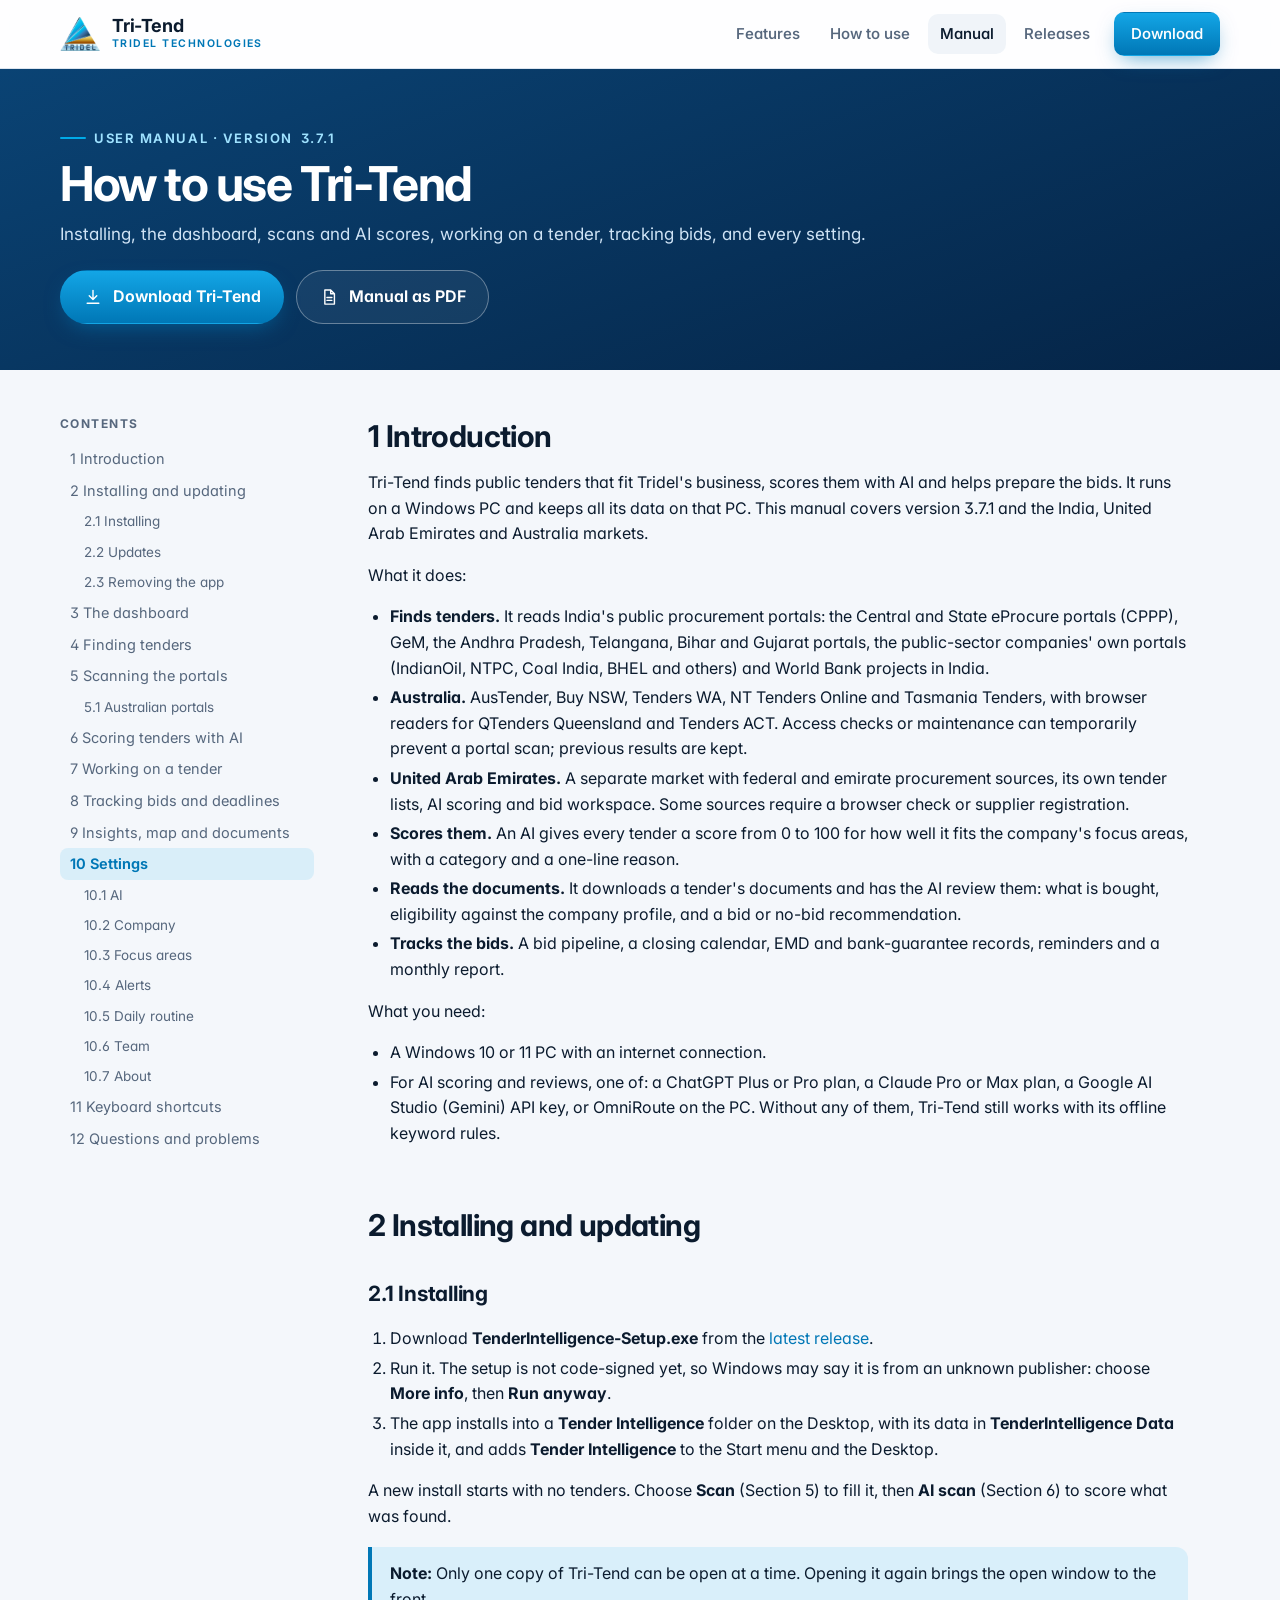
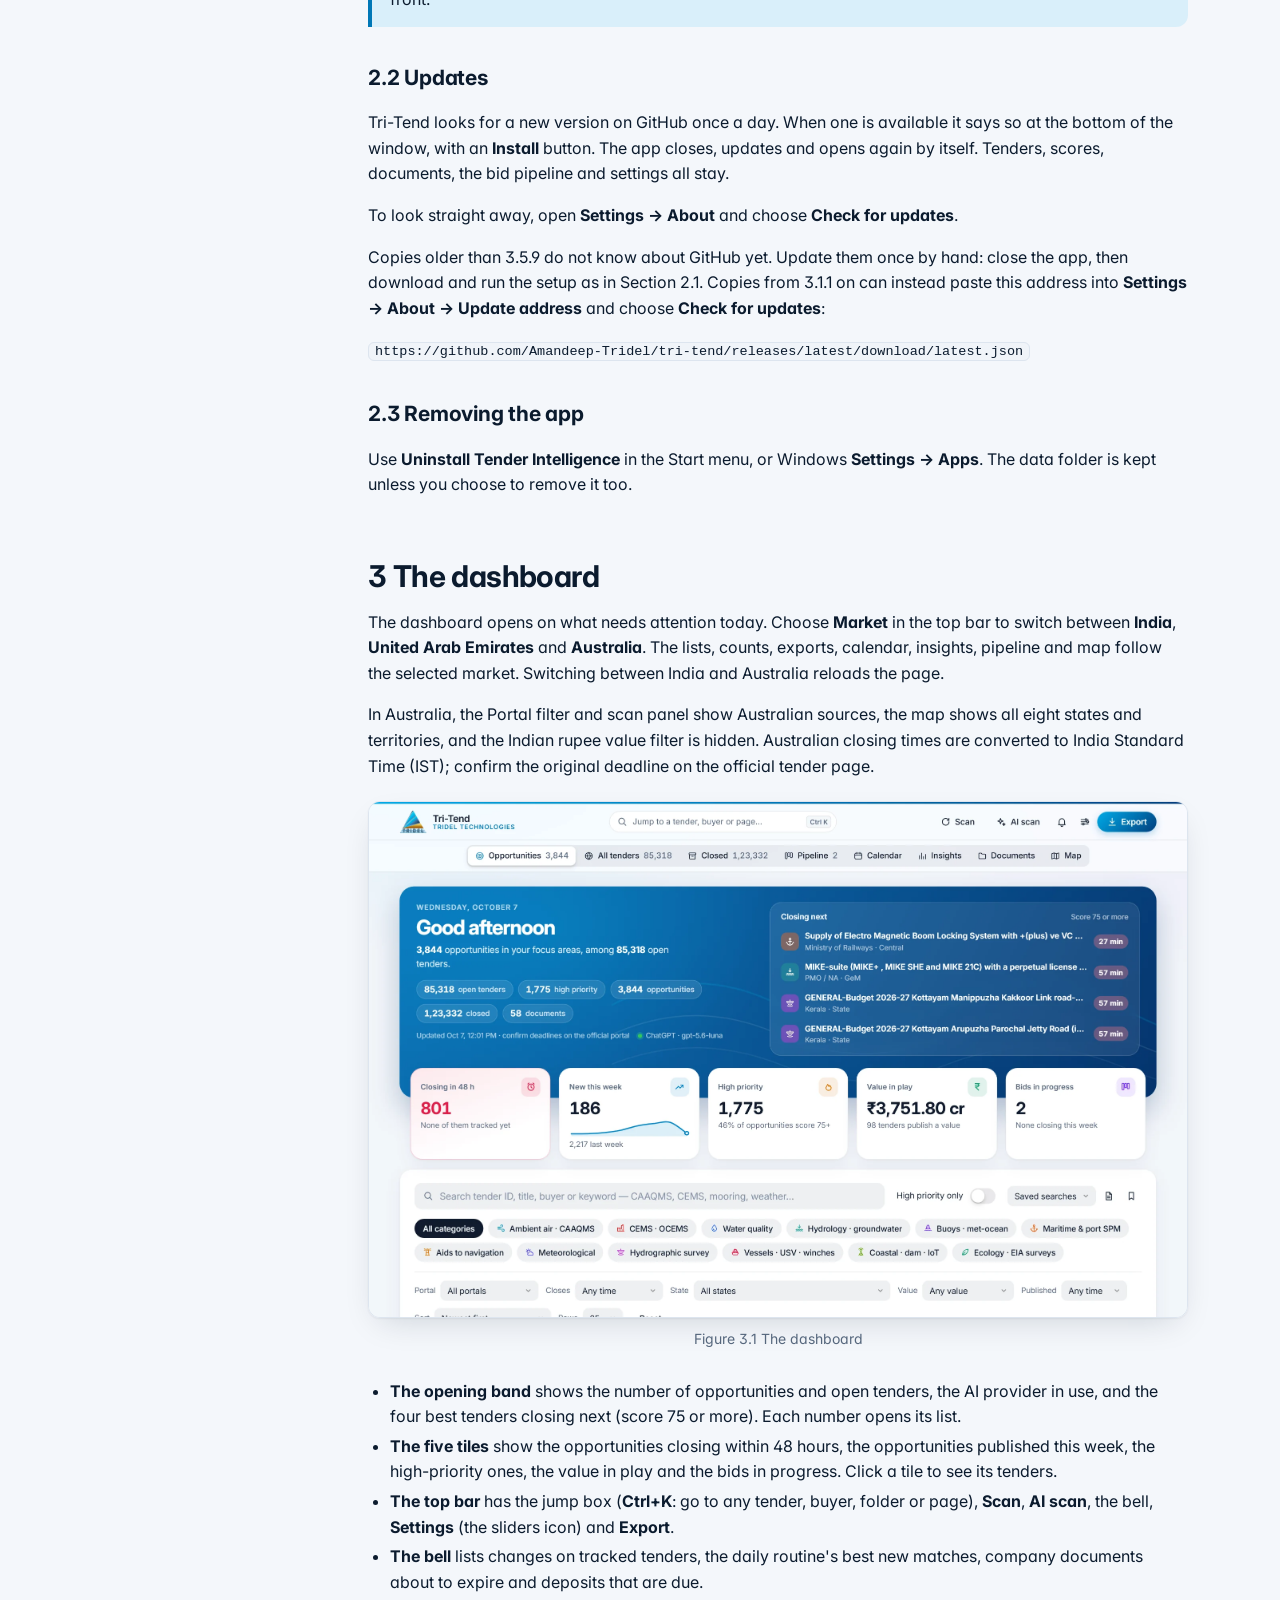
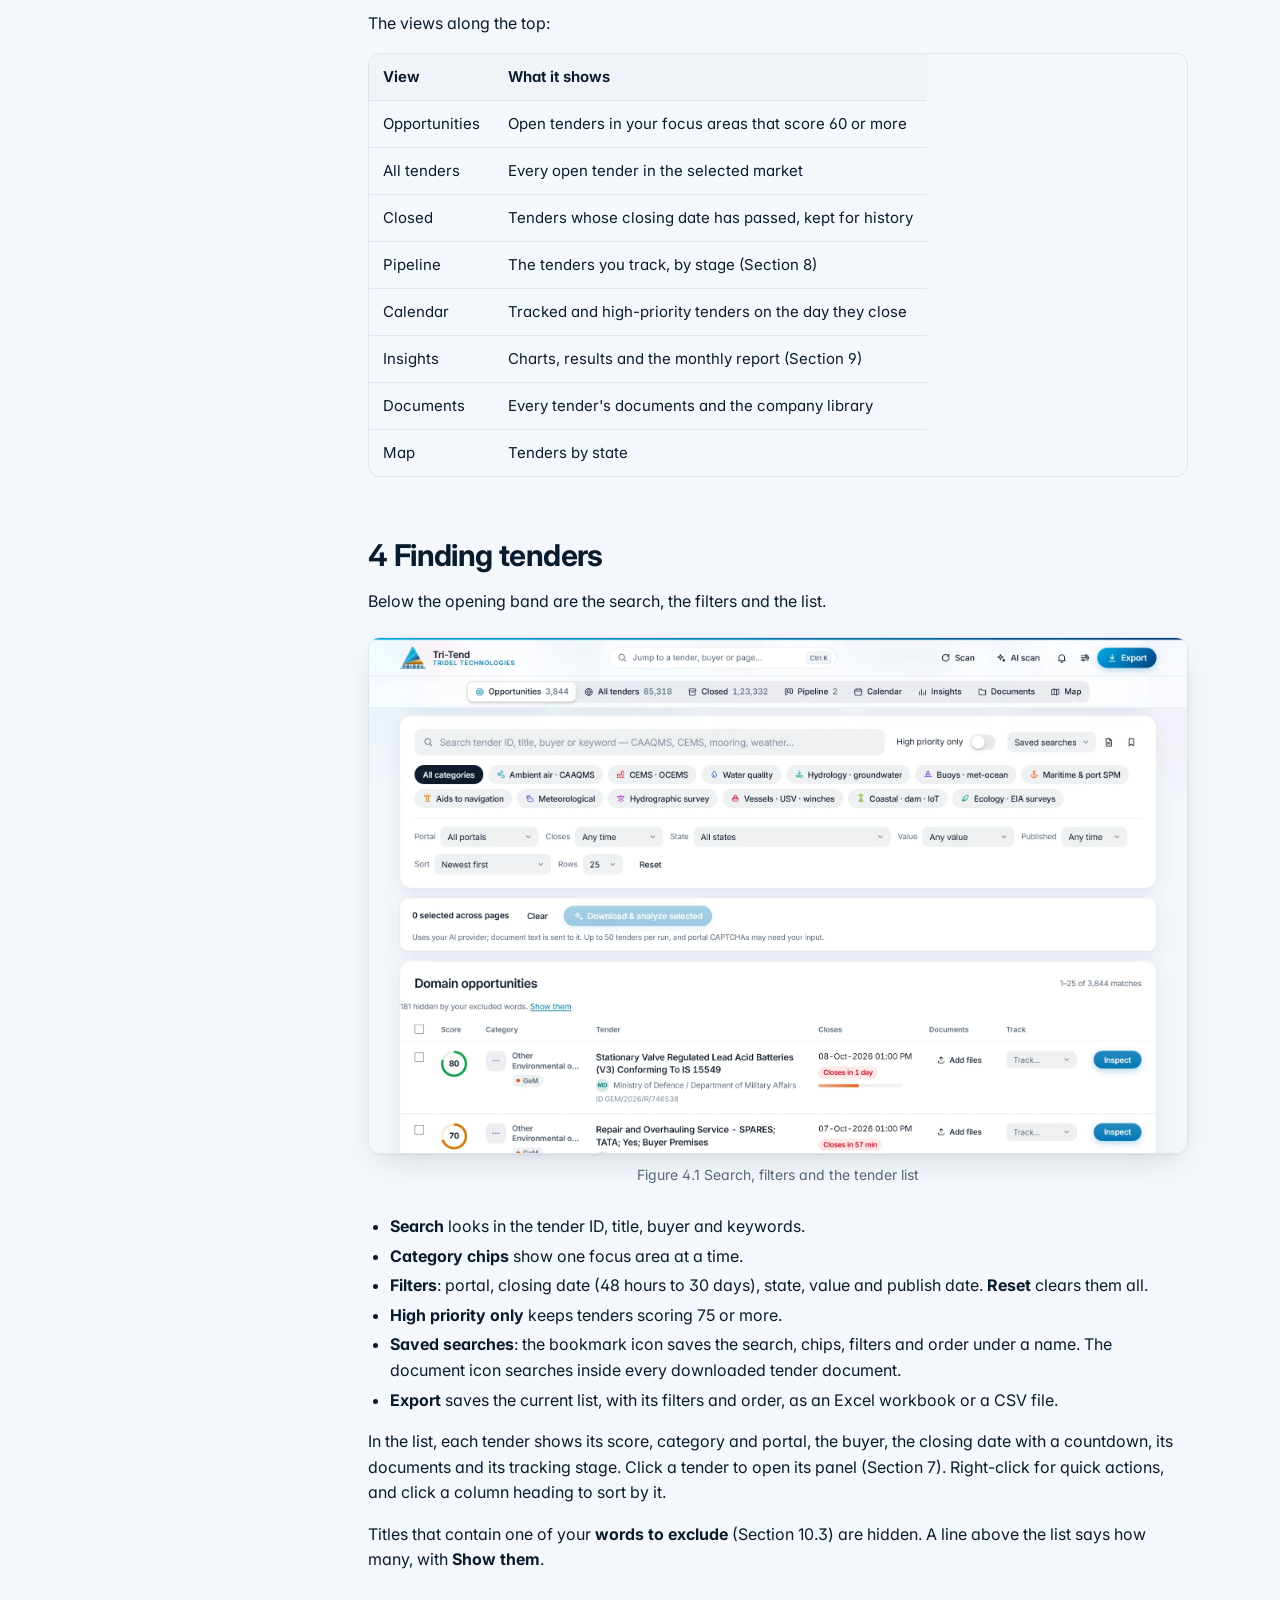
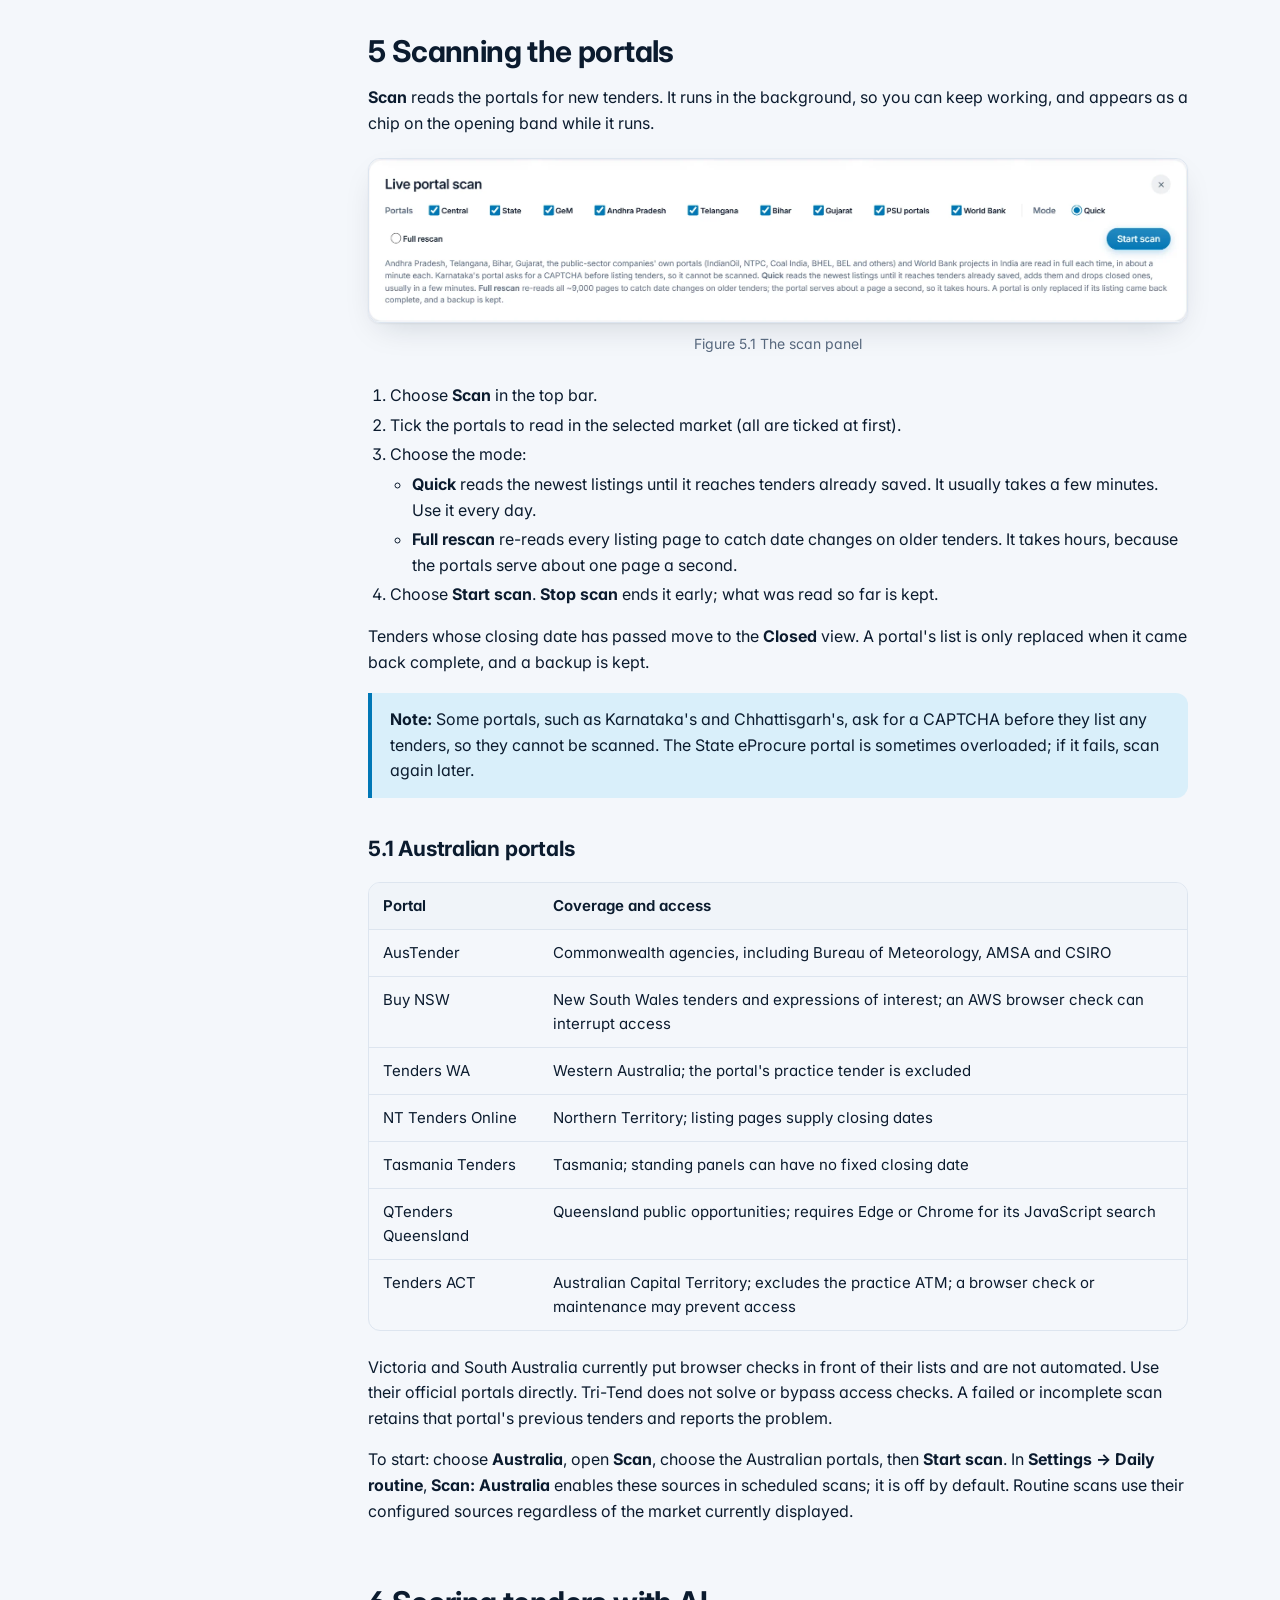
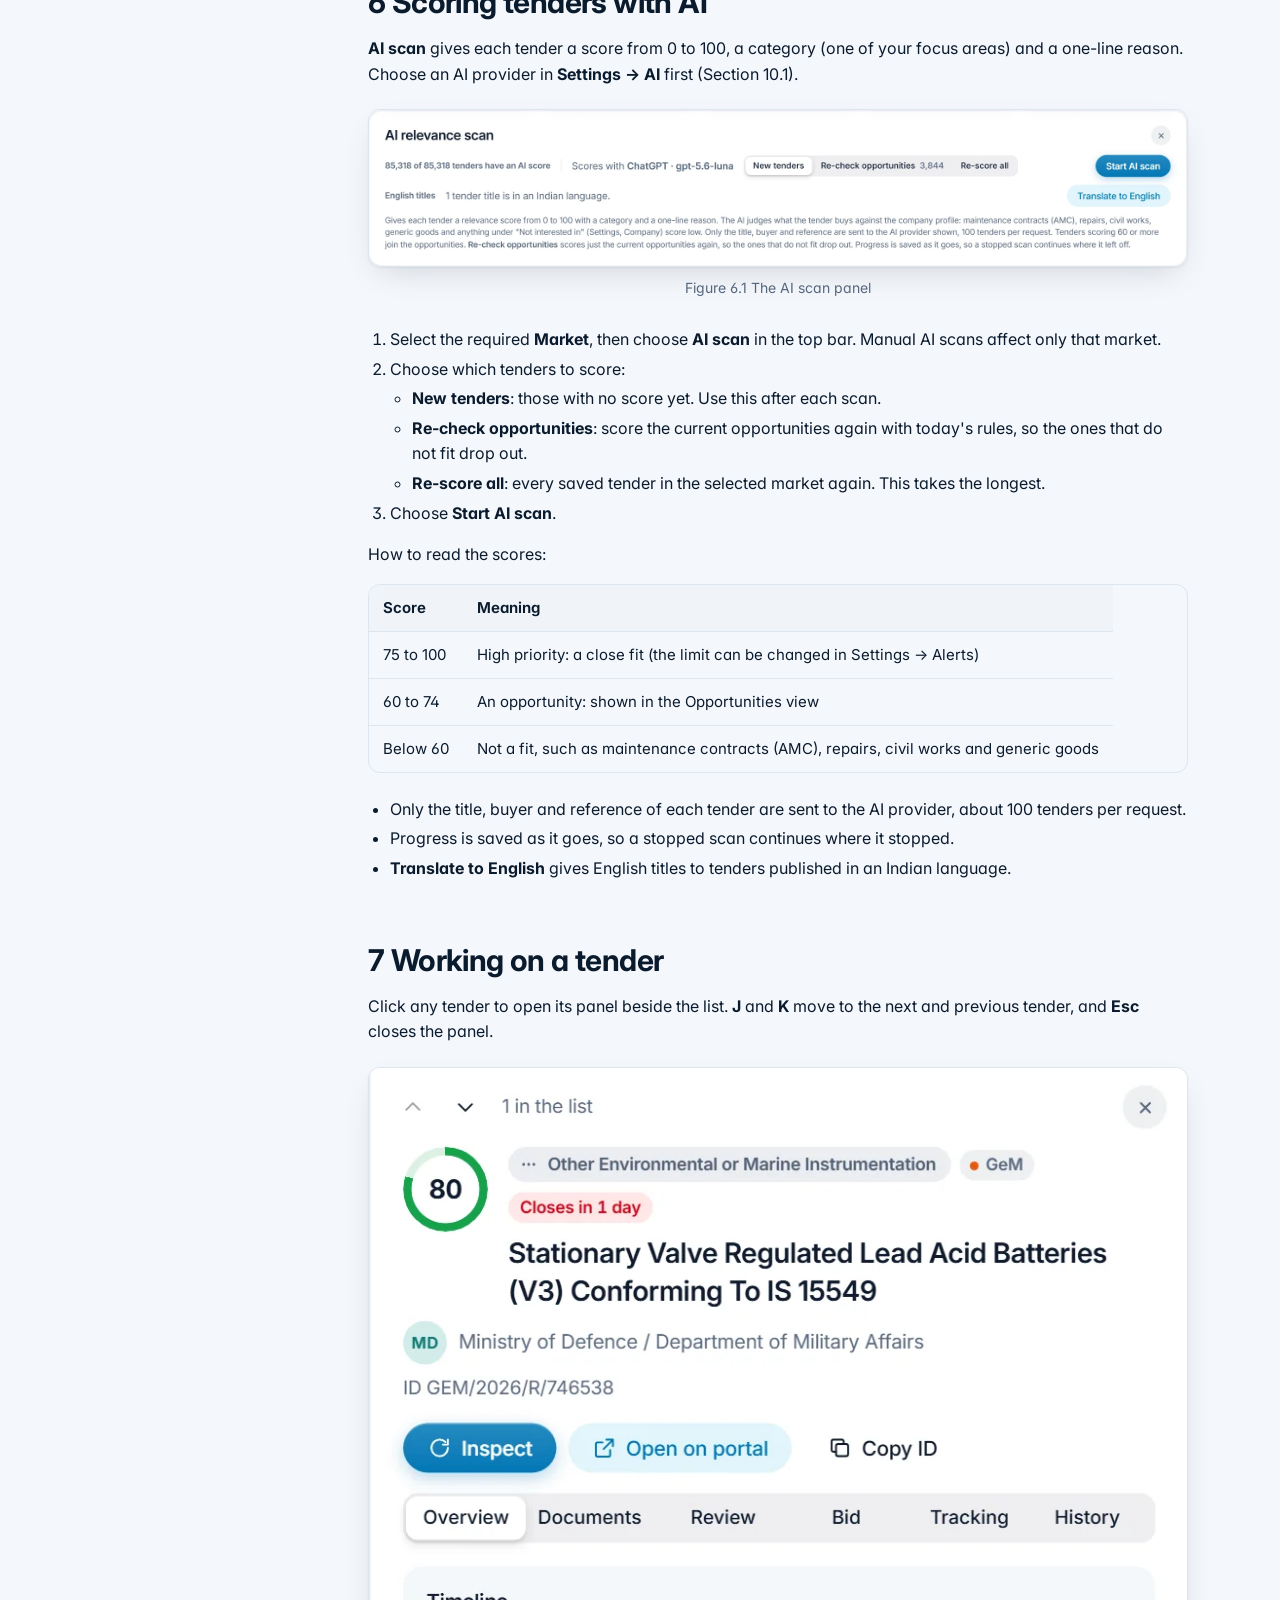
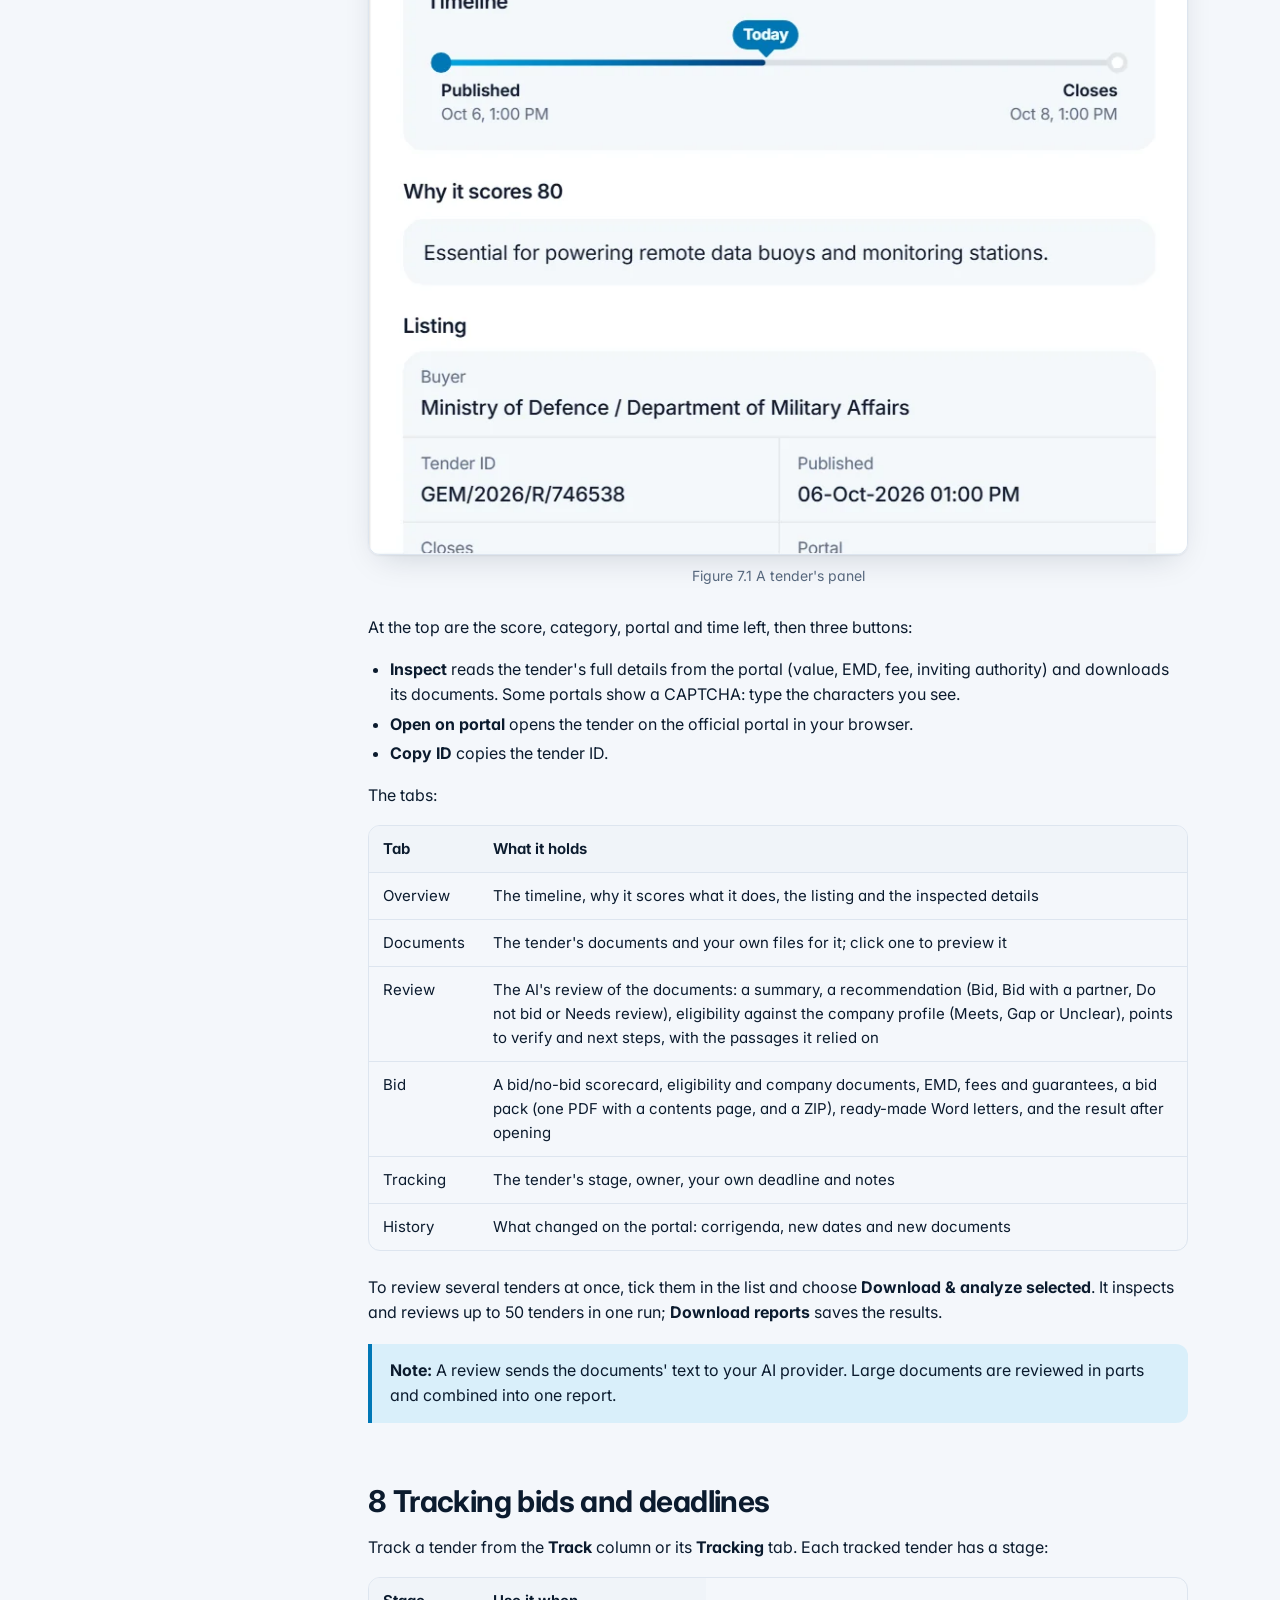
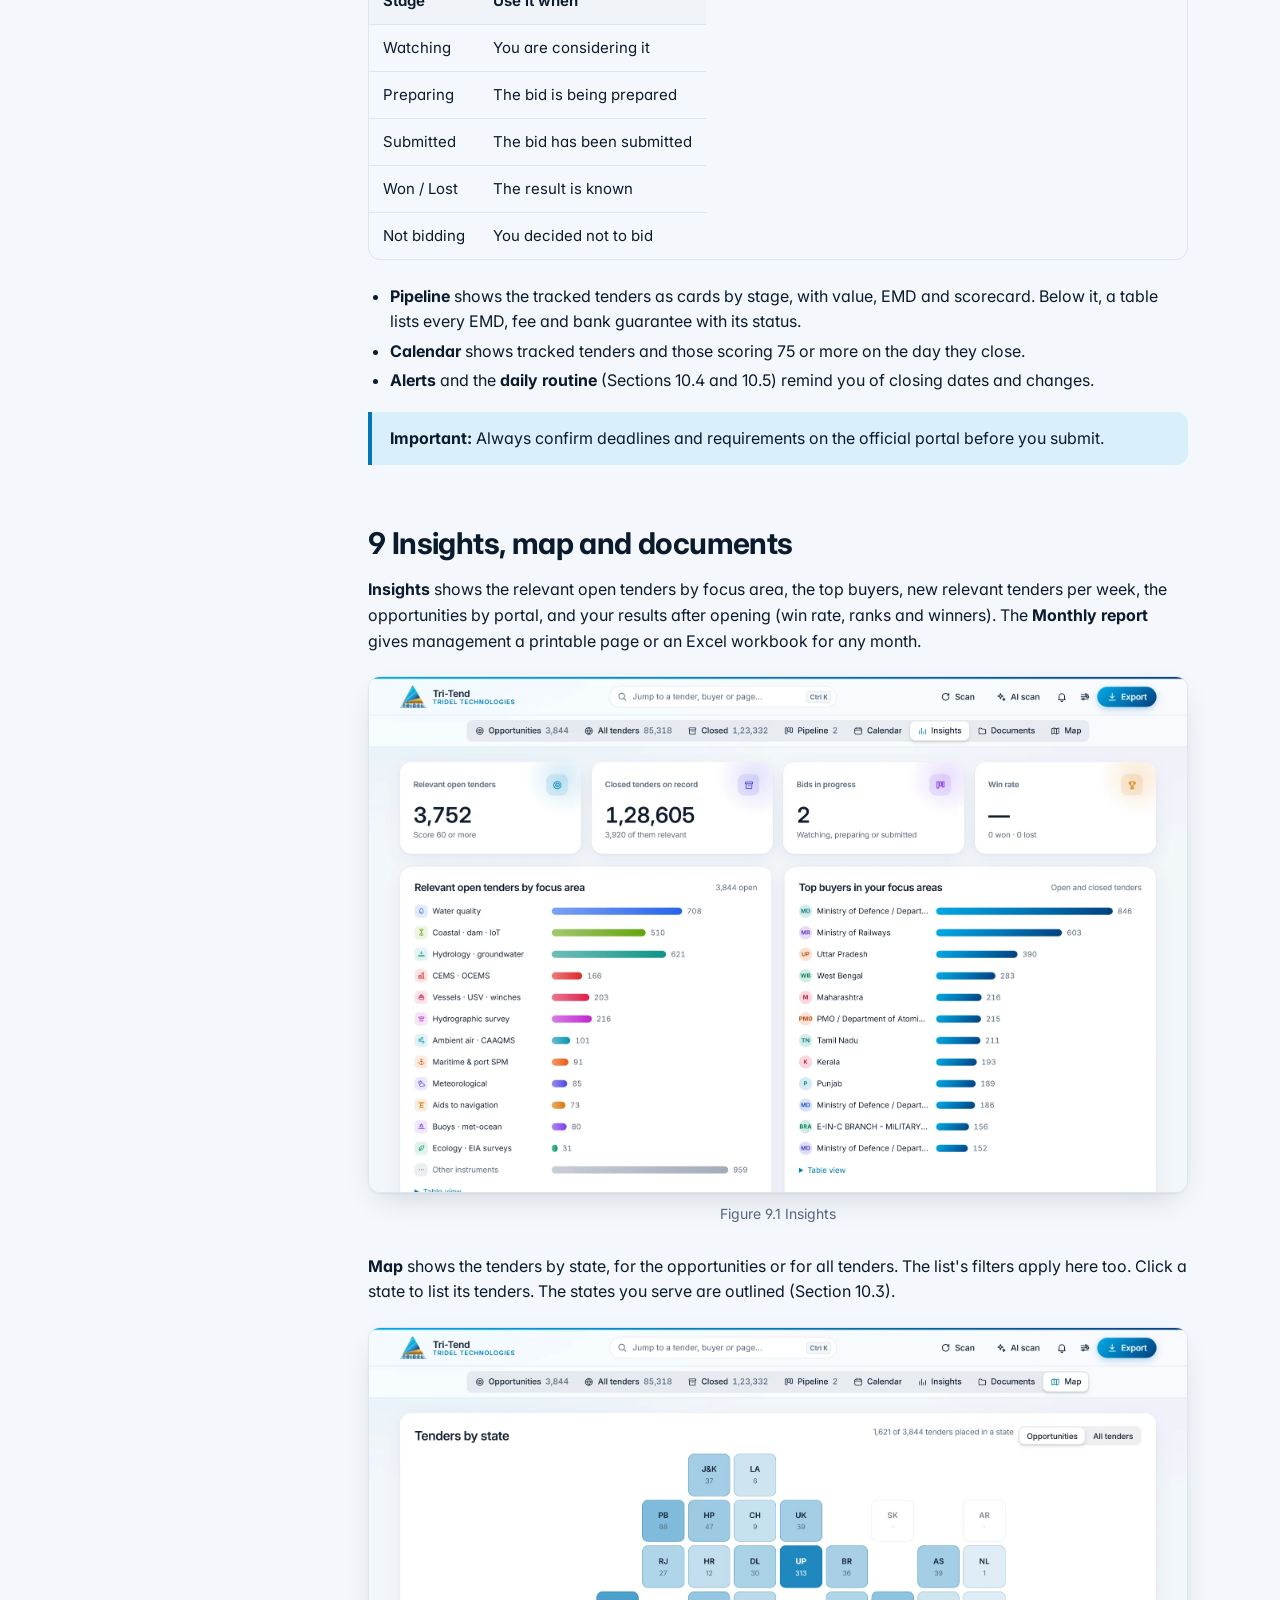
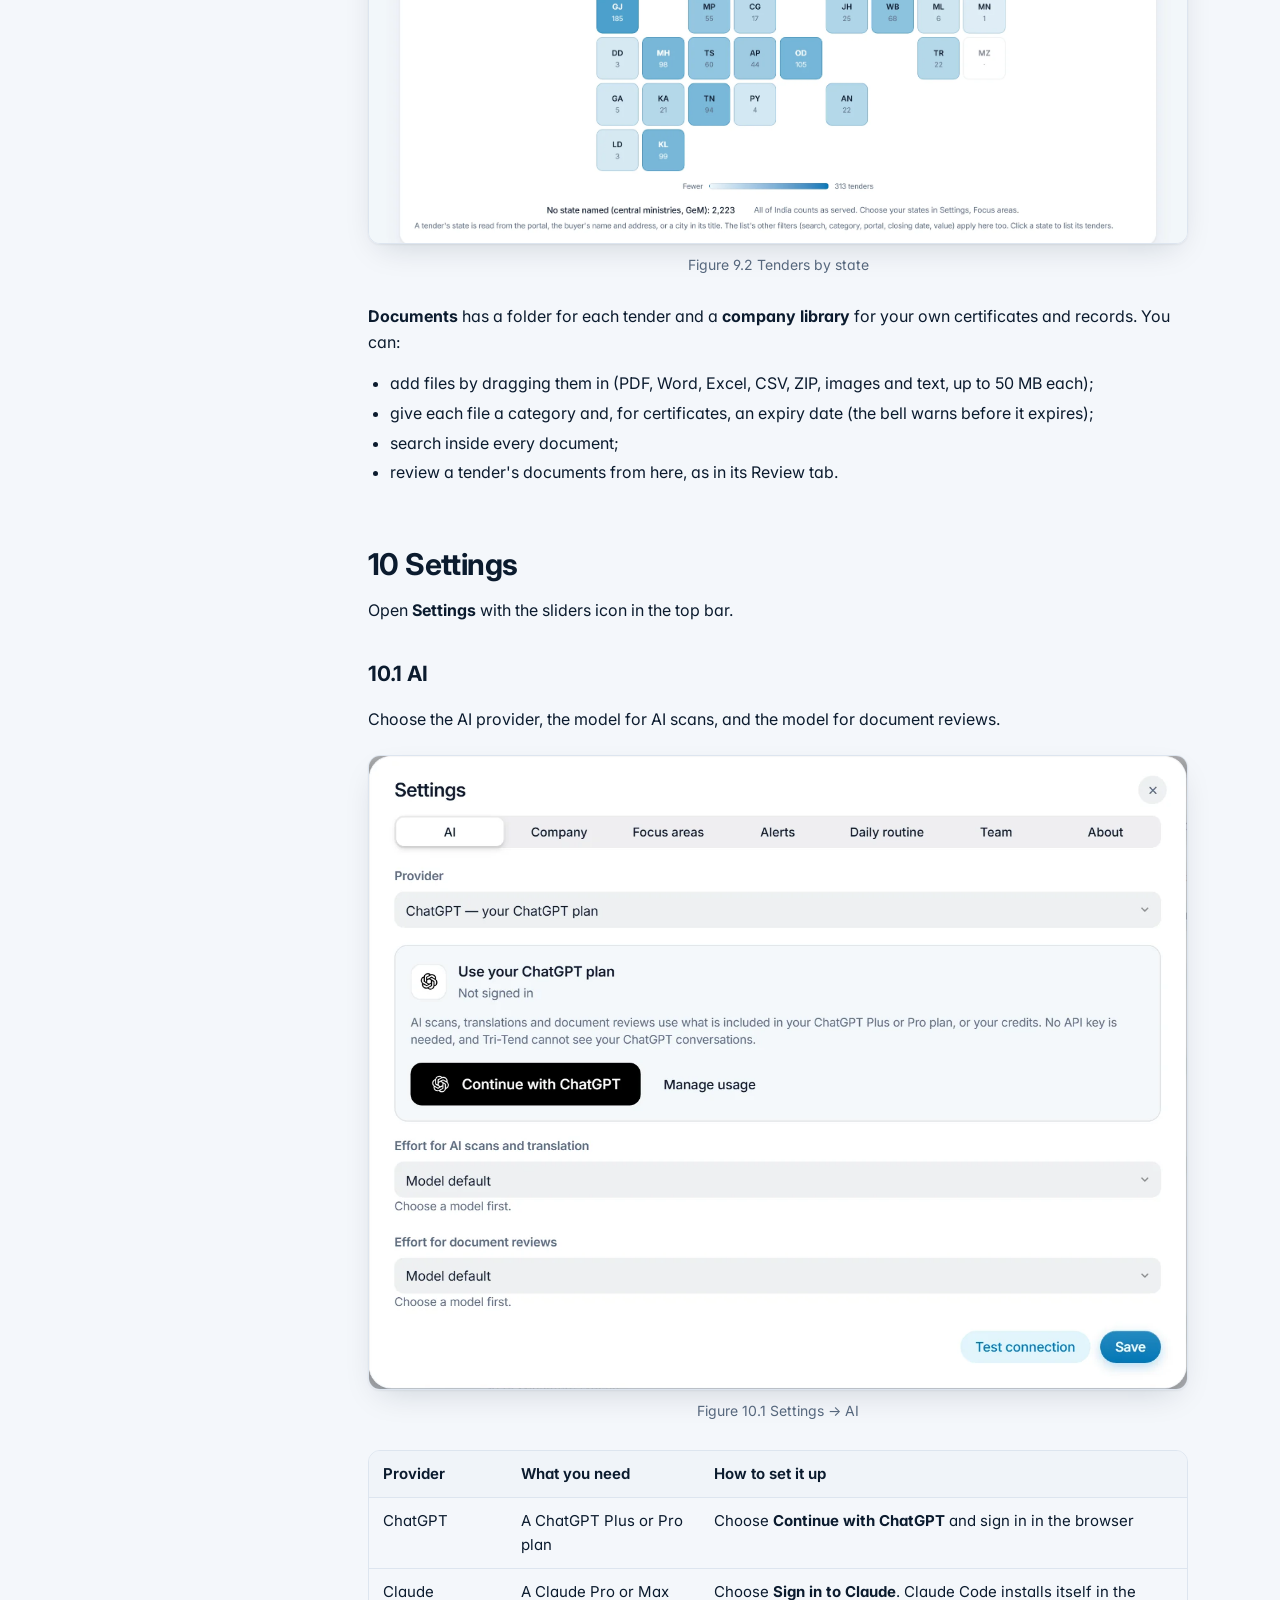
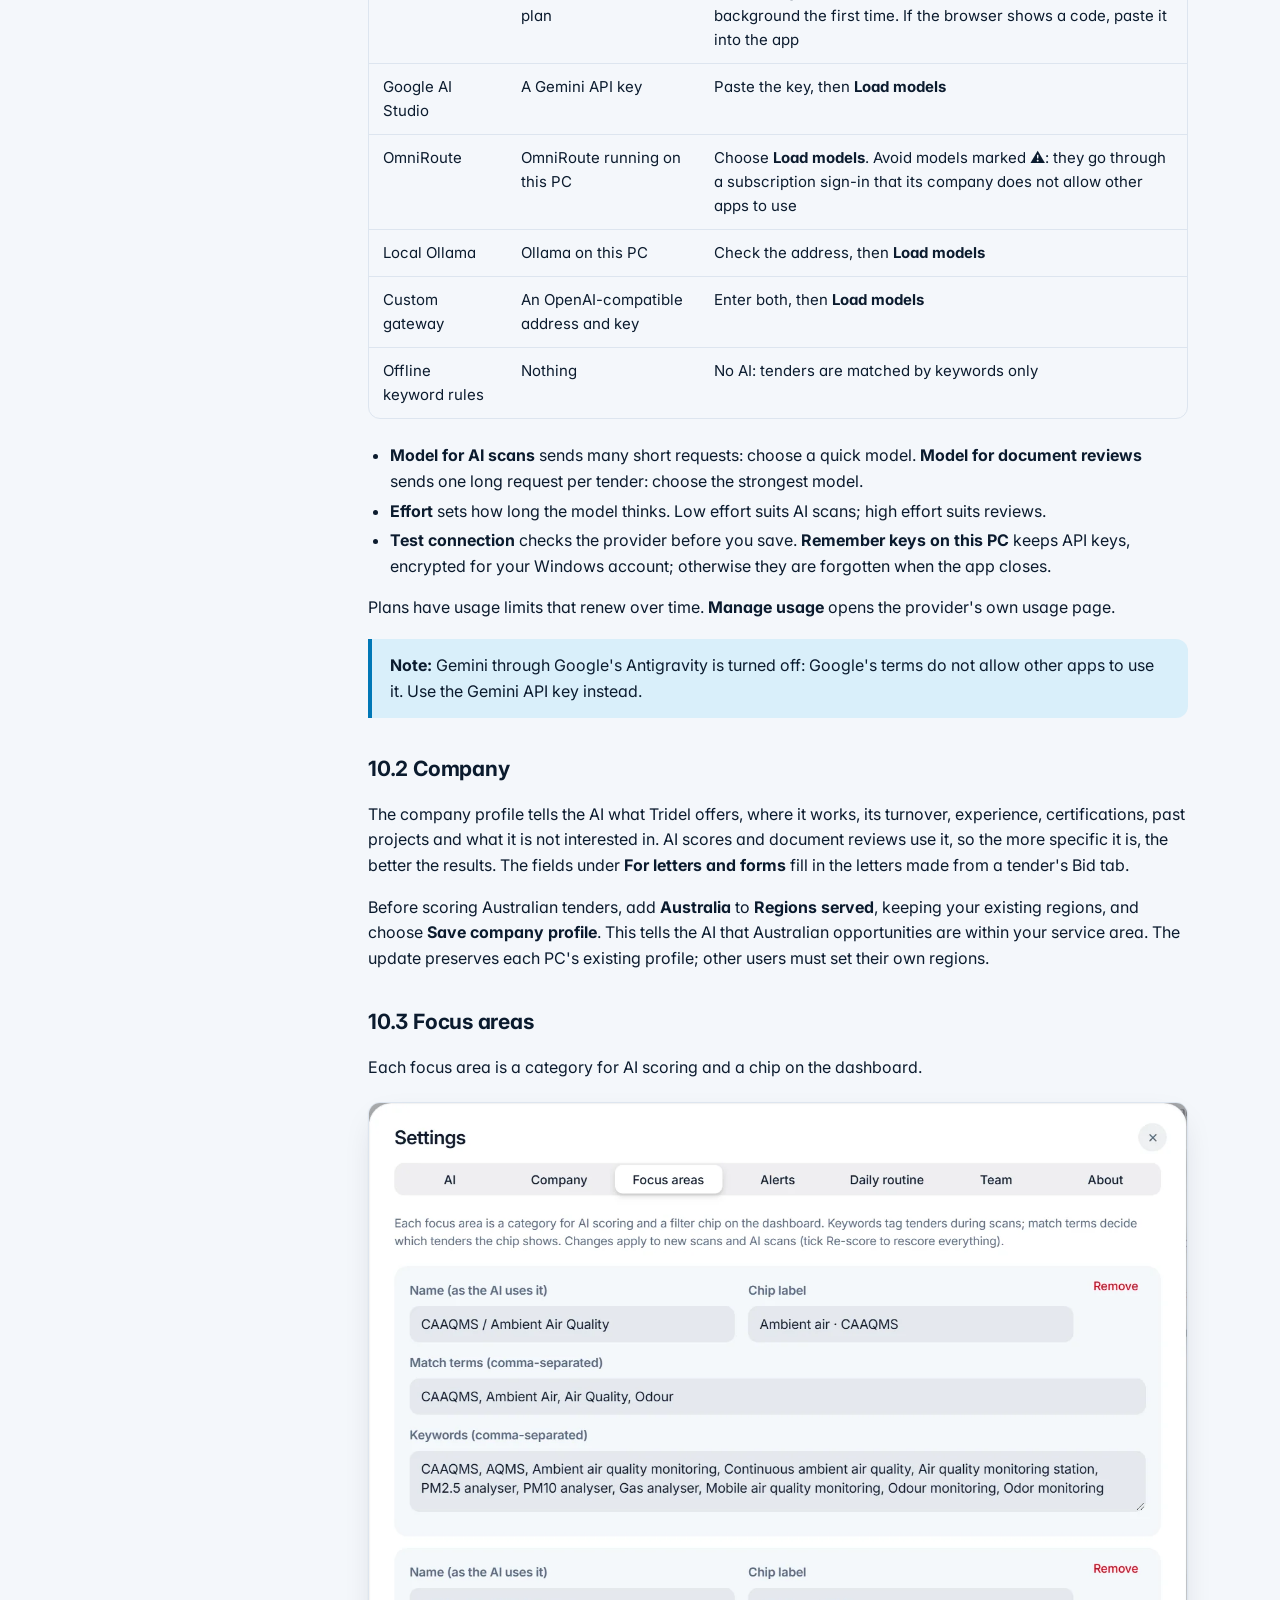
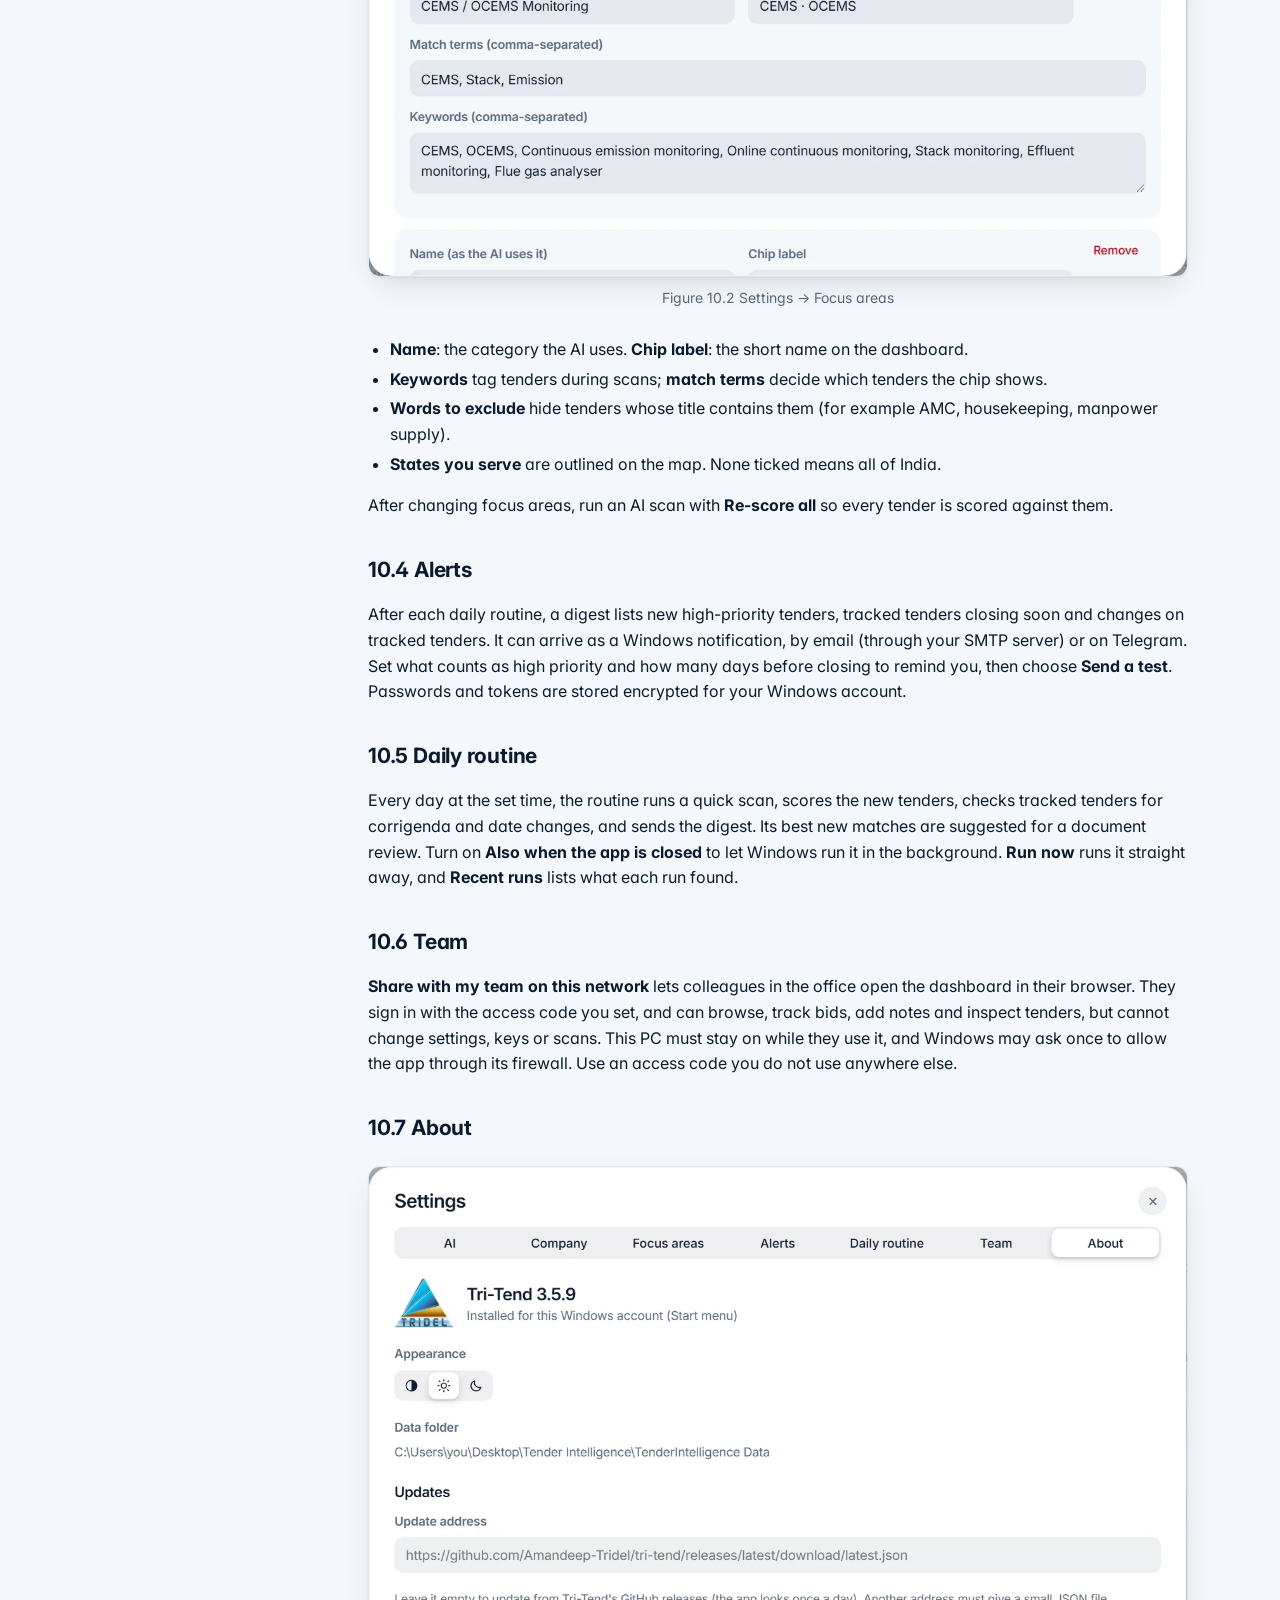
==== commit c3c68273: "Document Australia support and release Tri-Tend 3.7.1" ====
--- a/docs/manual.html
+++ b/docs/manual.html
@@ -26,7 +26,7 @@
 <main id="main">
 <section class="doc-hero">
   <div class="wrap">
-    <span class="eyebrow">User manual · version <span data-version>3.5.9</span></span>
+    <span class="eyebrow">User manual · version <span data-version>3.7.1</span></span>
     <h1>How to use Tri-Tend</h1>
     <p>Installing, the dashboard, scans and AI scores, working on a tender, tracking bids, and every setting.</p>
     <div class="hero-actions">
@@ -36,12 +36,12 @@
   </div>
 </section>
 <div class="wrap doc-layout">
-  <nav class="toc" aria-label="Contents"><p>Contents</p><ol><li><a href="#s1">1 Introduction</a></li><li><a href="#s2">2 Installing and updating</a><ol><li><a href="#s2-1">2.1 Installing</a></li><li><a href="#s2-2">2.2 Updates</a></li><li><a href="#s2-3">2.3 Removing the app</a></li></ol></li><li><a href="#s3">3 The dashboard</a></li><li><a href="#s4">4 Finding tenders</a></li><li><a href="#s5">5 Scanning the portals</a></li><li><a href="#s6">6 Scoring tenders with AI</a></li><li><a href="#s7">7 Working on a tender</a></li><li><a href="#s8">8 Tracking bids and deadlines</a></li><li><a href="#s9">9 Insights, map and documents</a></li><li><a href="#s10">10 Settings</a><ol><li><a href="#s10-1">10.1 AI</a></li><li><a href="#s10-2">10.2 Company</a></li><li><a href="#s10-3">10.3 Focus areas</a></li><li><a href="#s10-4">10.4 Alerts</a></li><li><a href="#s10-5">10.5 Daily routine</a></li><li><a href="#s10-6">10.6 Team</a></li><li><a href="#s10-7">10.7 About</a></li></ol></li><li><a href="#s11">11 Keyboard shortcuts</a></li><li><a href="#s12">12 Questions and problems</a></li></ol></nav>
+  <nav class="toc" aria-label="Contents"><p>Contents</p><ol><li><a href="#s1">1 Introduction</a></li><li><a href="#s2">2 Installing and updating</a><ol><li><a href="#s2-1">2.1 Installing</a></li><li><a href="#s2-2">2.2 Updates</a></li><li><a href="#s2-3">2.3 Removing the app</a></li></ol></li><li><a href="#s3">3 The dashboard</a></li><li><a href="#s4">4 Finding tenders</a></li><li><a href="#s5">5 Scanning the portals</a><ol><li><a href="#s5-1">5.1 Australian portals</a></li></ol></li><li><a href="#s6">6 Scoring tenders with AI</a></li><li><a href="#s7">7 Working on a tender</a></li><li><a href="#s8">8 Tracking bids and deadlines</a></li><li><a href="#s9">9 Insights, map and documents</a></li><li><a href="#s10">10 Settings</a><ol><li><a href="#s10-1">10.1 AI</a></li><li><a href="#s10-2">10.2 Company</a></li><li><a href="#s10-3">10.3 Focus areas</a></li><li><a href="#s10-4">10.4 Alerts</a></li><li><a href="#s10-5">10.5 Daily routine</a></li><li><a href="#s10-6">10.6 Team</a></li><li><a href="#s10-7">10.7 About</a></li></ol></li><li><a href="#s11">11 Keyboard shortcuts</a></li><li><a href="#s12">12 Questions and problems</a></li></ol></nav>
   <article class="prose">
 <h1 class="band" id="s1">1 Introduction</h1>
-<p>Tri-Tend finds public tenders that fit Tridel's business, scores them with AI and helps prepare the bids. It runs on a Windows PC and keeps all its data on that PC. This manual covers version 3.5.9.</p>
+<p>Tri-Tend finds public tenders that fit Tridel's business, scores them with AI and helps prepare the bids. It runs on a Windows PC and keeps all its data on that PC. This manual covers version 3.7.1 and the India, United Arab Emirates and Australia markets.</p>
 <p>What it does:</p>
-<ul><li><b>Finds tenders.</b> It reads India's public procurement portals: the Central and State eProcure portals (CPPP), GeM, the Andhra Pradesh, Telangana, Bihar and Gujarat portals, the public-sector companies' own portals (IndianOil, NTPC, Coal India, BHEL and others) and World Bank projects in India.</li><li><b>Scores them.</b> An AI gives every tender a score from 0 to 100 for how well it fits the company's focus areas, with a category and a one-line reason.</li><li><b>Reads the documents.</b> It downloads a tender's documents and has the AI review them: what is bought, eligibility against the company profile, and a bid or no-bid recommendation.</li><li><b>Tracks the bids.</b> A bid pipeline, a closing calendar, EMD and bank-guarantee records, reminders and a monthly report.</li></ul>
+<ul><li><b>Finds tenders.</b> It reads India's public procurement portals: the Central and State eProcure portals (CPPP), GeM, the Andhra Pradesh, Telangana, Bihar and Gujarat portals, the public-sector companies' own portals (IndianOil, NTPC, Coal India, BHEL and others) and World Bank projects in India.</li><li><b>Australia.</b> AusTender, Buy NSW, Tenders WA, NT Tenders Online and Tasmania Tenders, with browser readers for QTenders Queensland and Tenders ACT. Access checks or maintenance can temporarily prevent a portal scan; previous results are kept.</li><li><b>United Arab Emirates.</b> A separate market with federal and emirate procurement sources, its own tender lists, AI scoring and bid workspace. Some sources require a browser check or supplier registration.</li><li><b>Scores them.</b> An AI gives every tender a score from 0 to 100 for how well it fits the company's focus areas, with a category and a one-line reason.</li><li><b>Reads the documents.</b> It downloads a tender's documents and has the AI review them: what is bought, eligibility against the company profile, and a bid or no-bid recommendation.</li><li><b>Tracks the bids.</b> A bid pipeline, a closing calendar, EMD and bank-guarantee records, reminders and a monthly report.</li></ul>
 <p>What you need:</p>
 <ul><li>A Windows 10 or 11 PC with an internet connection.</li><li>For AI scoring and reviews, one of: a ChatGPT Plus or Pro plan, a Claude Pro or Max plan, a Google AI Studio (Gemini) API key, or OmniRoute on the PC. Without any of them, Tri-Tend still works with its offline keyword rules.</li></ul>
 <h1 class="band" id="s2">2 Installing and updating</h1>
@@ -57,11 +57,12 @@
 <h2 class="sub" id="s2-3">2.3 Removing the app</h2>
 <p>Use <b>Uninstall Tender Intelligence</b> in the Start menu, or Windows <b>Settings → Apps</b>. The data folder is kept unless you choose to remove it too.</p>
 <h1 class="band" id="s3">3 The dashboard</h1>
-<p>The dashboard opens on what needs attention today.</p>
+<p>The dashboard opens on what needs attention today. Choose <b>Market</b> in the top bar to switch between <b>India</b>, <b>United Arab Emirates</b> and <b>Australia</b>. The lists, counts, exports, calendar, insights, pipeline and map follow the selected market. Switching between India and Australia reloads the page.</p>
+<p>In Australia, the Portal filter and scan panel show Australian sources, the map shows all eight states and territories, and the Indian rupee value filter is hidden. Australian closing times are converted to India Standard Time (IST); confirm the original deadline on the official tender page.</p>
 <figure><img alt="The dashboard" src="images/dashboard.webp" loading="lazy" style="width:100%"><figcaption>Figure 3.1 The dashboard</figcaption></figure>
 <ul><li><b>The opening band</b> shows the number of opportunities and open tenders, the AI provider in use, and the four best tenders closing next (score 75 or more). Each number opens its list.</li><li><b>The five tiles</b> show the opportunities closing within 48 hours, the opportunities published this week, the high-priority ones, the value in play and the bids in progress. Click a tile to see its tenders.</li><li><b>The top bar</b> has the jump box (<b>Ctrl+K</b>: go to any tender, buyer, folder or page), <b>Scan</b>, <b>AI scan</b>, the bell, <b>Settings</b> (the sliders icon) and <b>Export</b>.</li><li><b>The bell</b> lists changes on tracked tenders, the daily routine's best new matches, company documents about to expire and deposits that are due.</li></ul>
 <p>The views along the top:</p>
-<table class="doc"><thead><tr><th>View</th><th>What it shows</th></tr></thead><tbody><tr><td>Opportunities</td><td>Open tenders in your focus areas that score 60 or more</td></tr><tr><td>All tenders</td><td>Every open tender from every portal</td></tr><tr><td>Closed</td><td>Tenders whose closing date has passed, kept for history</td></tr><tr><td>Pipeline</td><td>The tenders you track, by stage (Section 8)</td></tr><tr><td>Calendar</td><td>Tracked and high-priority tenders on the day they close</td></tr><tr><td>Insights</td><td>Charts, results and the monthly report (Section 9)</td></tr><tr><td>Documents</td><td>Every tender's documents and the company library</td></tr><tr><td>Map</td><td>Tenders by state</td></tr></tbody></table>
+<table class="doc"><thead><tr><th>View</th><th>What it shows</th></tr></thead><tbody><tr><td>Opportunities</td><td>Open tenders in your focus areas that score 60 or more</td></tr><tr><td>All tenders</td><td>Every open tender in the selected market</td></tr><tr><td>Closed</td><td>Tenders whose closing date has passed, kept for history</td></tr><tr><td>Pipeline</td><td>The tenders you track, by stage (Section 8)</td></tr><tr><td>Calendar</td><td>Tracked and high-priority tenders on the day they close</td></tr><tr><td>Insights</td><td>Charts, results and the monthly report (Section 9)</td></tr><tr><td>Documents</td><td>Every tender's documents and the company library</td></tr><tr><td>Map</td><td>Tenders by state</td></tr></tbody></table>
 <h1 class="band" id="s4">4 Finding tenders</h1>
 <p>Below the opening band are the search, the filters and the list.</p>
 <figure><img alt="Search, filters and the tender list" src="images/tender-list.webp" loading="lazy" style="width:88%"><figcaption>Figure 4.1 Search, filters and the tender list</figcaption></figure>
@@ -71,13 +72,17 @@
 <h1 class="band" id="s5">5 Scanning the portals</h1>
 <p><b>Scan</b> reads the portals for new tenders. It runs in the background, so you can keep working, and appears as a chip on the opening band while it runs.</p>
 <figure><img alt="The scan panel" src="images/scan-panel.webp" loading="lazy" style="width:100%"><figcaption>Figure 5.1 The scan panel</figcaption></figure>
-<ol><li>Choose <b>Scan</b> in the top bar.</li><li>Tick the portals to read (all are ticked at first).</li><li>Choose the mode:<ul><li><b>Quick</b> reads the newest listings until it reaches tenders already saved. It usually takes a few minutes. Use it every day.</li><li><b>Full rescan</b> re-reads every listing page to catch date changes on older tenders. It takes hours, because the portals serve about one page a second.</li></ul></li><li>Choose <b>Start scan</b>. <b>Stop scan</b> ends it early; what was read so far is kept.</li></ol>
+<ol><li>Choose <b>Scan</b> in the top bar.</li><li>Tick the portals to read in the selected market (all are ticked at first).</li><li>Choose the mode:<ul><li><b>Quick</b> reads the newest listings until it reaches tenders already saved. It usually takes a few minutes. Use it every day.</li><li><b>Full rescan</b> re-reads every listing page to catch date changes on older tenders. It takes hours, because the portals serve about one page a second.</li></ul></li><li>Choose <b>Start scan</b>. <b>Stop scan</b> ends it early; what was read so far is kept.</li></ol>
 <p>Tenders whose closing date has passed move to the <b>Closed</b> view. A portal's list is only replaced when it came back complete, and a backup is kept.</p>
 <div class="note"><p><b>Note:</b> Some portals, such as Karnataka's and Chhattisgarh's, ask for a CAPTCHA before they list any tenders, so they cannot be scanned. The State eProcure portal is sometimes overloaded; if it fails, scan again later.</p></div>
+<h2 class="sub" id="s5-1">5.1 Australian portals</h2>
+<table class="doc"><thead><tr><th>Portal</th><th>Coverage and access</th></tr></thead><tbody><tr><td>AusTender</td><td>Commonwealth agencies, including Bureau of Meteorology, AMSA and CSIRO</td></tr><tr><td>Buy NSW</td><td>New South Wales tenders and expressions of interest; an AWS browser check can interrupt access</td></tr><tr><td>Tenders WA</td><td>Western Australia; the portal's practice tender is excluded</td></tr><tr><td>NT Tenders Online</td><td>Northern Territory; listing pages supply closing dates</td></tr><tr><td>Tasmania Tenders</td><td>Tasmania; standing panels can have no fixed closing date</td></tr><tr><td>QTenders Queensland</td><td>Queensland public opportunities; requires Edge or Chrome for its JavaScript search</td></tr><tr><td>Tenders ACT</td><td>Australian Capital Territory; excludes the practice ATM; a browser check or maintenance may prevent access</td></tr></tbody></table>
+<p>Victoria and South Australia currently put browser checks in front of their lists and are not automated. Use their official portals directly. Tri-Tend does not solve or bypass access checks. A failed or incomplete scan retains that portal's previous tenders and reports the problem.</p>
+<p>To start: choose <b>Australia</b>, open <b>Scan</b>, choose the Australian portals, then <b>Start scan</b>. In <b>Settings → Daily routine</b>, <b>Scan: Australia</b> enables these sources in scheduled scans; it is off by default. Routine scans use their configured sources regardless of the market currently displayed.</p>
 <h1 class="band" id="s6">6 Scoring tenders with AI</h1>
 <p><b>AI scan</b> gives each tender a score from 0 to 100, a category (one of your focus areas) and a one-line reason. Choose an AI provider in <b>Settings → AI</b> first (Section 10.1).</p>
 <figure><img alt="The AI scan panel" src="images/ai-scan-panel.webp" loading="lazy" style="width:100%"><figcaption>Figure 6.1 The AI scan panel</figcaption></figure>
-<ol><li>Choose <b>AI scan</b> in the top bar.</li><li>Choose which tenders to score:<ul><li><b>New tenders</b>: those with no score yet. Use this after each scan.</li><li><b>Re-check opportunities</b>: score the current opportunities again with today's rules, so the ones that do not fit drop out.</li><li><b>Re-score all</b>: every saved tender again. This takes the longest.</li></ul></li><li>Choose <b>Start AI scan</b>.</li></ol>
+<ol><li>Select the required <b>Market</b>, then choose <b>AI scan</b> in the top bar. Manual AI scans affect only that market.</li><li>Choose which tenders to score:<ul><li><b>New tenders</b>: those with no score yet. Use this after each scan.</li><li><b>Re-check opportunities</b>: score the current opportunities again with today's rules, so the ones that do not fit drop out.</li><li><b>Re-score all</b>: every saved tender in the selected market again. This takes the longest.</li></ul></li><li>Choose <b>Start AI scan</b>.</li></ol>
 <p>How to read the scores:</p>
 <table class="doc"><thead><tr><th>Score</th><th>Meaning</th></tr></thead><tbody><tr><td>75 to 100</td><td>High priority: a close fit (the limit can be changed in Settings → Alerts)</td></tr><tr><td>60 to 74</td><td>An opportunity: shown in the Opportunities view</td></tr><tr><td>Below 60</td><td>Not a fit, such as maintenance contracts (AMC), repairs, civil works and generic goods</td></tr></tbody></table>
 <ul><li>Only the title, buyer and reference of each tender are sent to the AI provider, about 100 tenders per request.</li><li>Progress is saved as it goes, so a stopped scan continues where it stopped.</li><li><b>Translate to English</b> gives English titles to tenders published in an Indian language.</li></ul>
@@ -113,6 +118,7 @@
 <div class="note"><p><b>Note:</b> Gemini through Google's Antigravity is turned off: Google's terms do not allow other apps to use it. Use the Gemini API key instead.</p></div>
 <h2 class="sub" id="s10-2">10.2 Company</h2>
 <p>The company profile tells the AI what Tridel offers, where it works, its turnover, experience, certifications, past projects and what it is not interested in. AI scores and document reviews use it, so the more specific it is, the better the results. The fields under <b>For letters and forms</b> fill in the letters made from a tender's Bid tab.</p>
+<p>Before scoring Australian tenders, add <b>Australia</b> to <b>Regions served</b>, keeping your existing regions, and choose <b>Save company profile</b>. This tells the AI that Australian opportunities are within your service area. The update preserves each PC's existing profile; other users must set their own regions.</p>
 <h2 class="sub" id="s10-3">10.3 Focus areas</h2>
 <p>Each focus area is a category for AI scoring and a chip on the dashboard.</p>
 <figure><img alt="Settings, focus areas" src="images/settings-focus.webp" loading="lazy" style="width:72%"><figcaption>Figure 10.2 Settings → Focus areas</figcaption></figure>
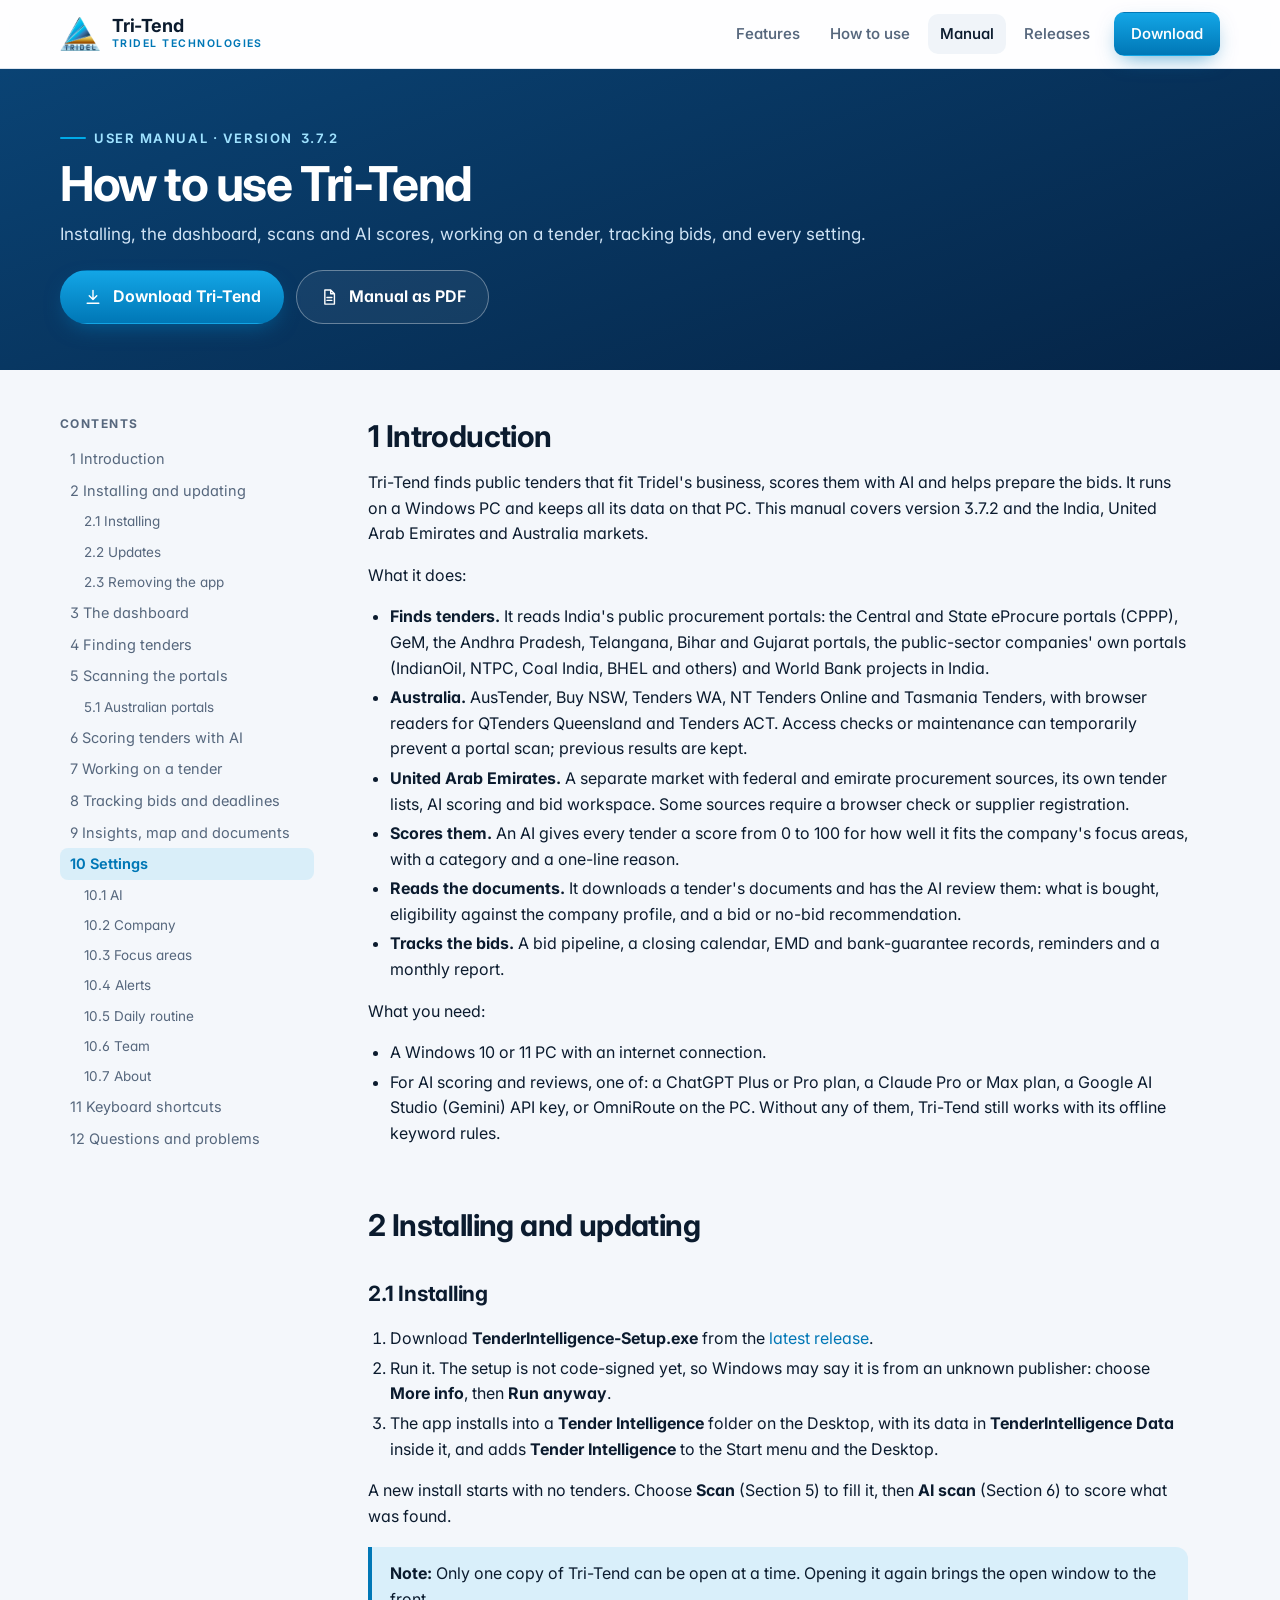
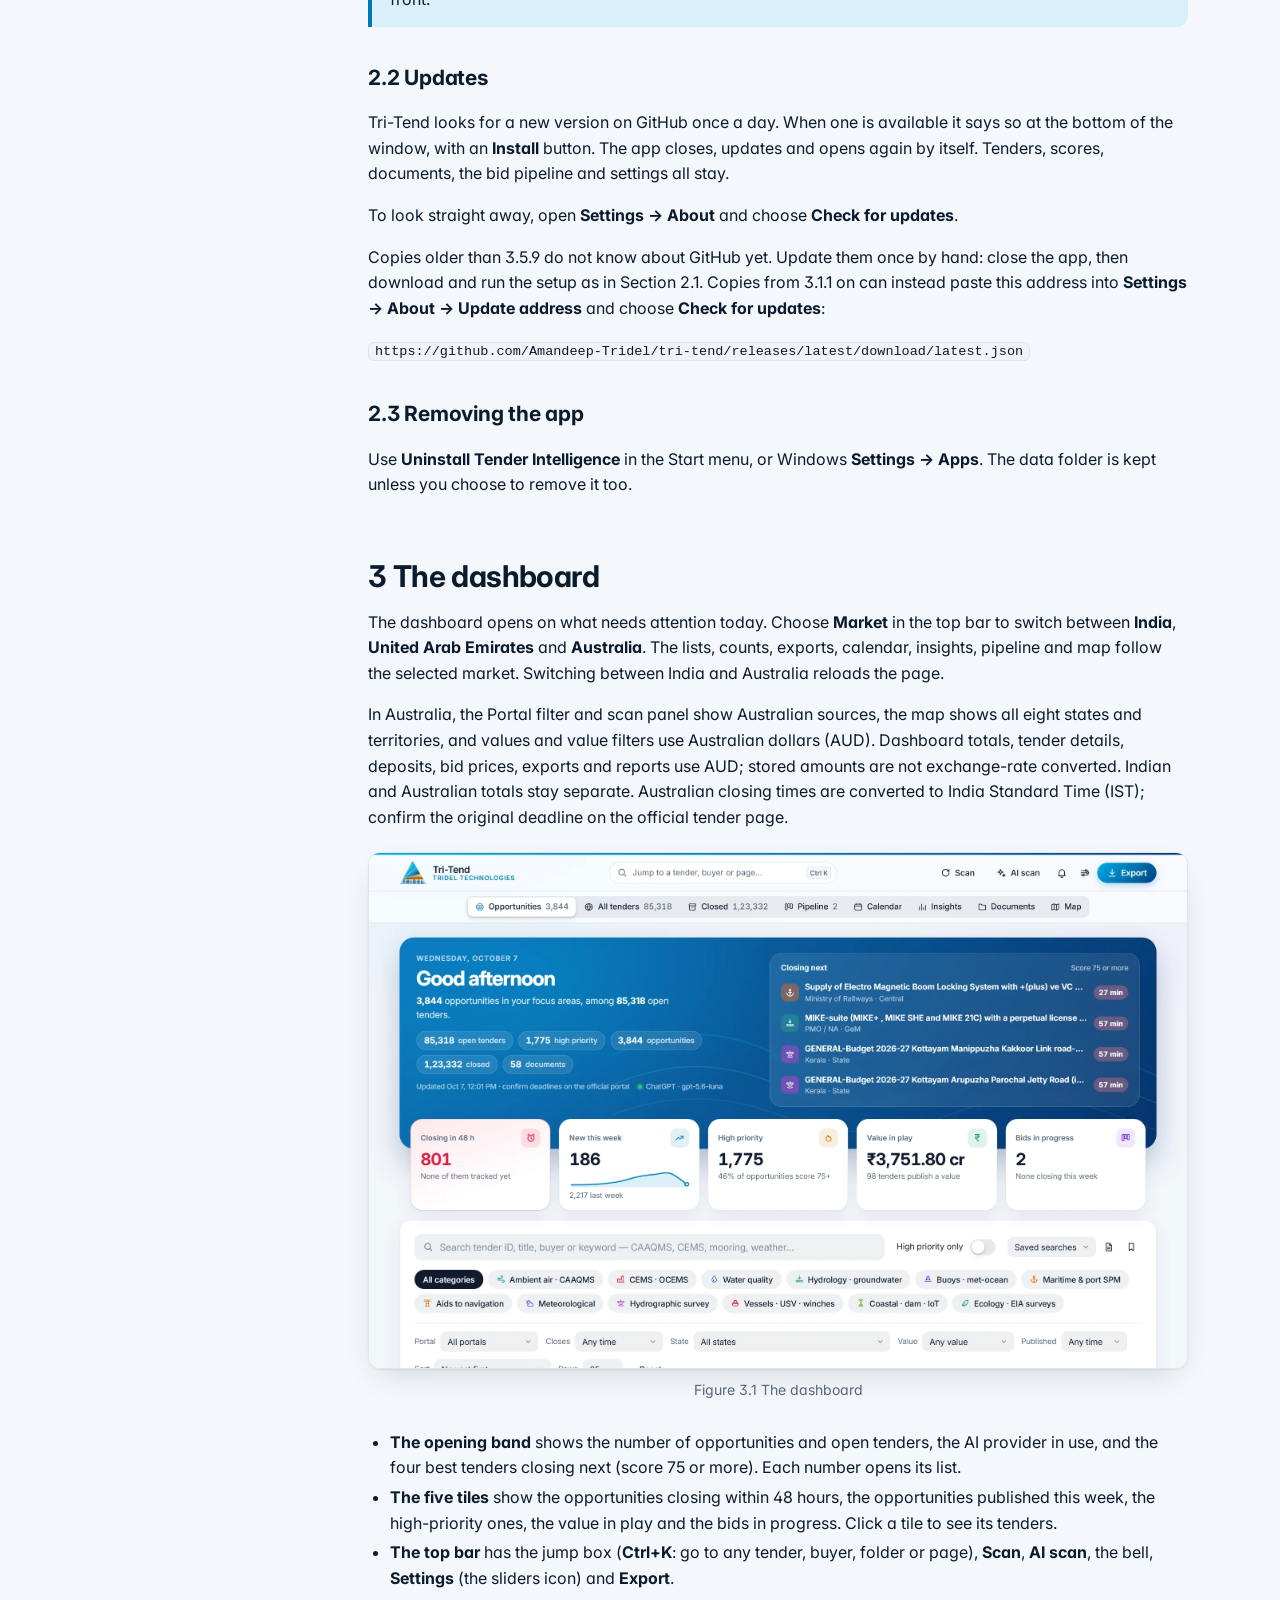
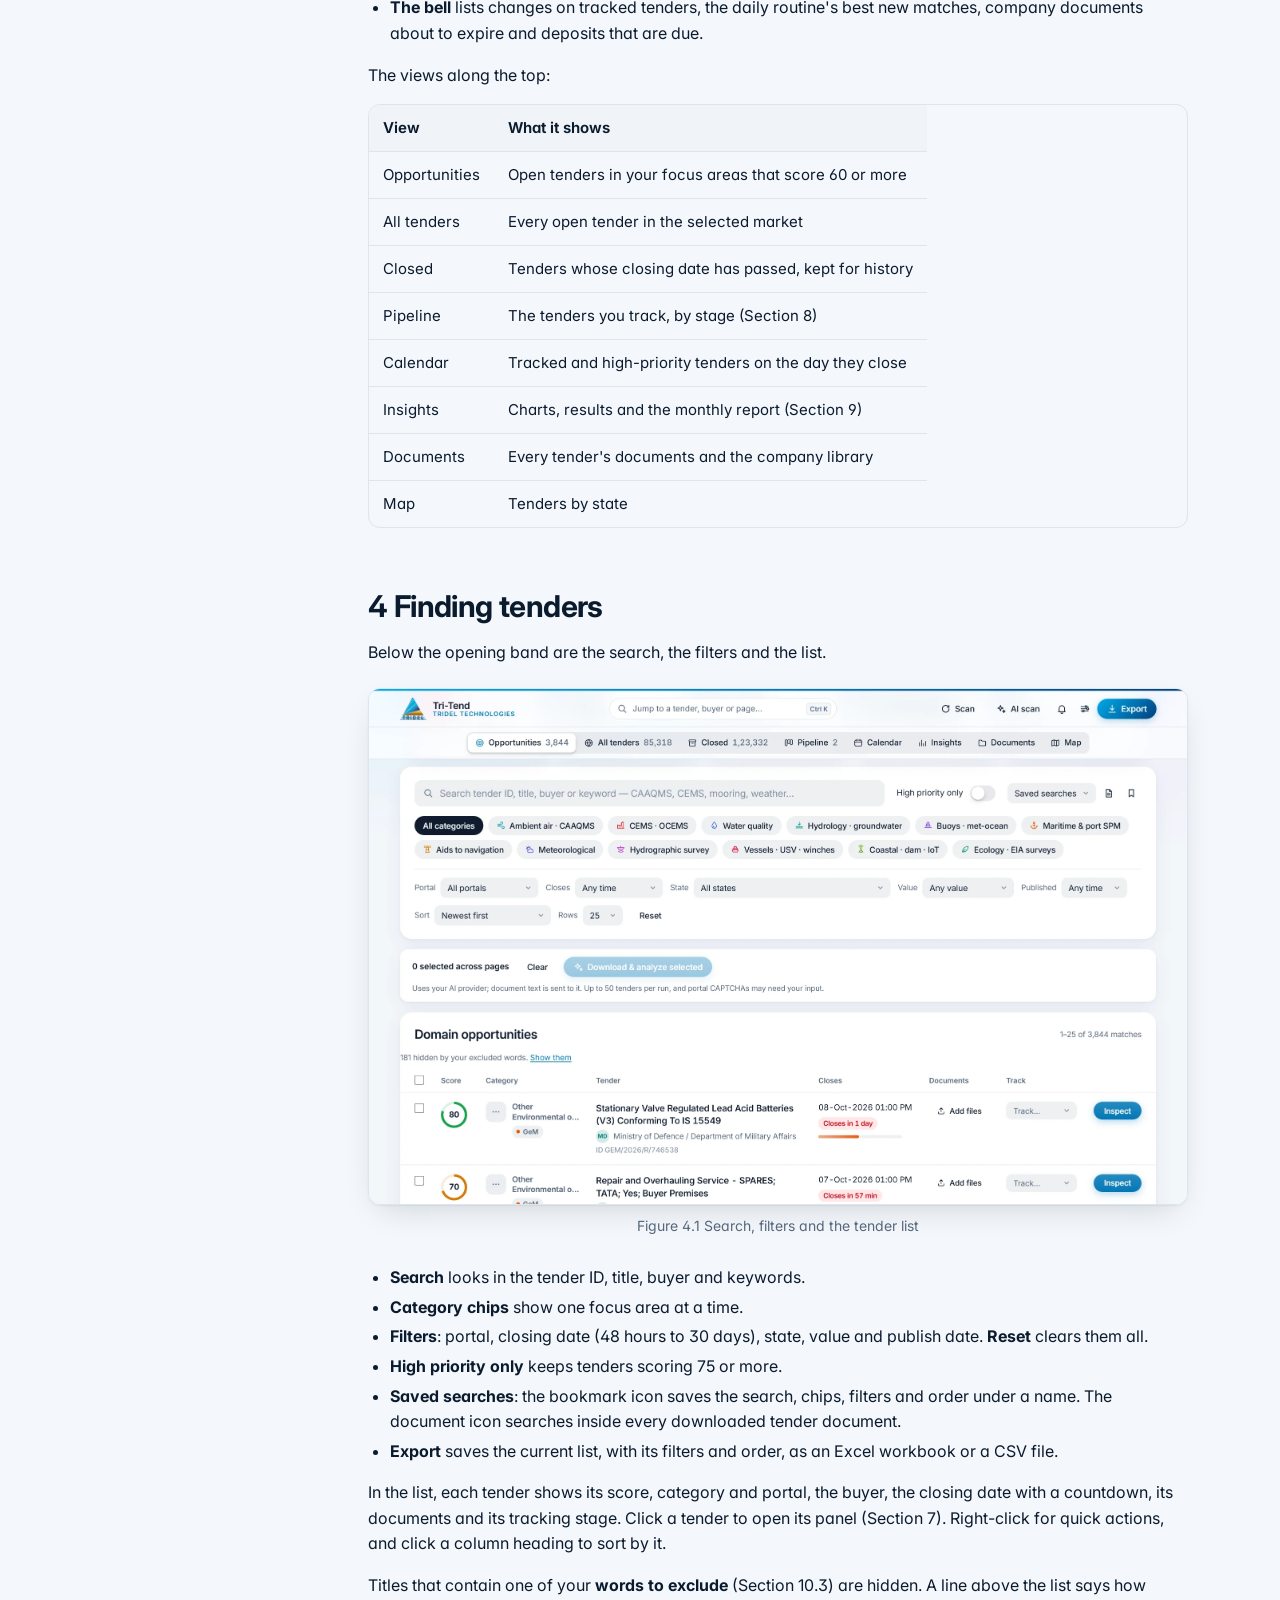
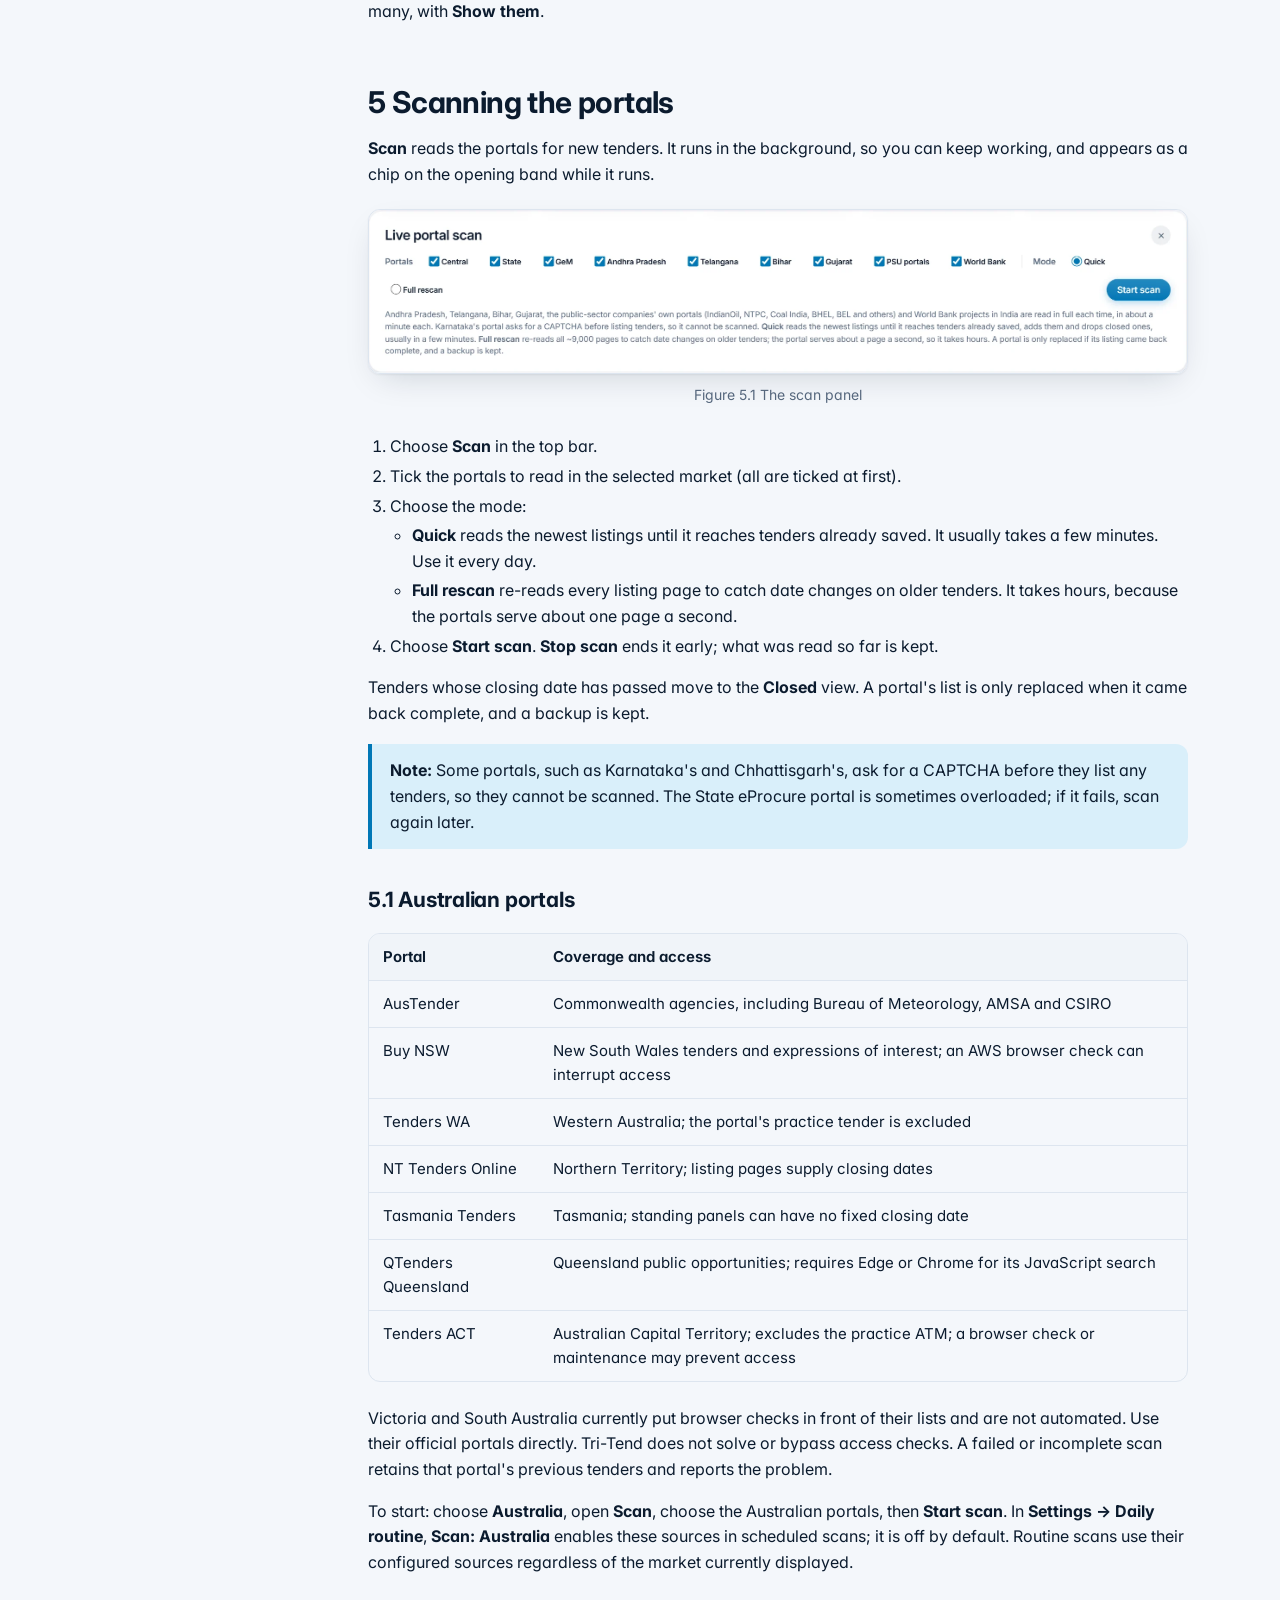
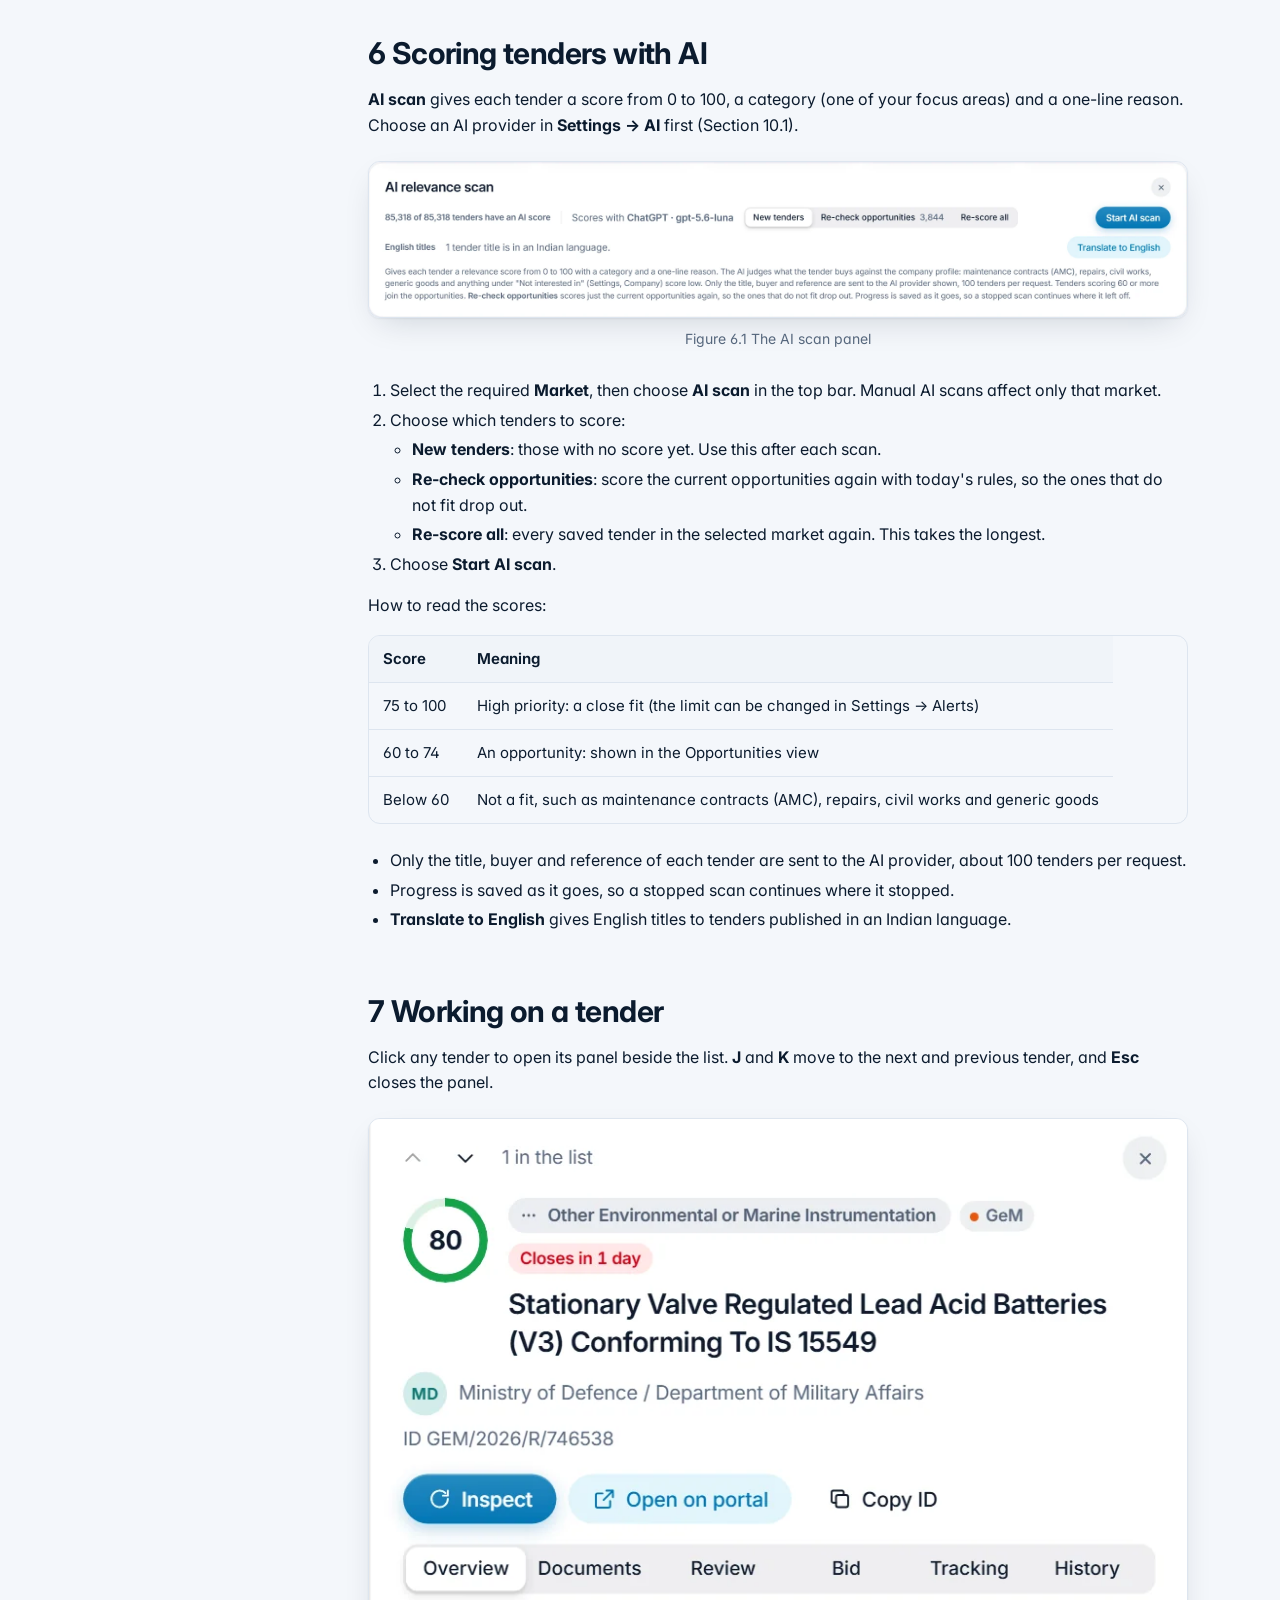
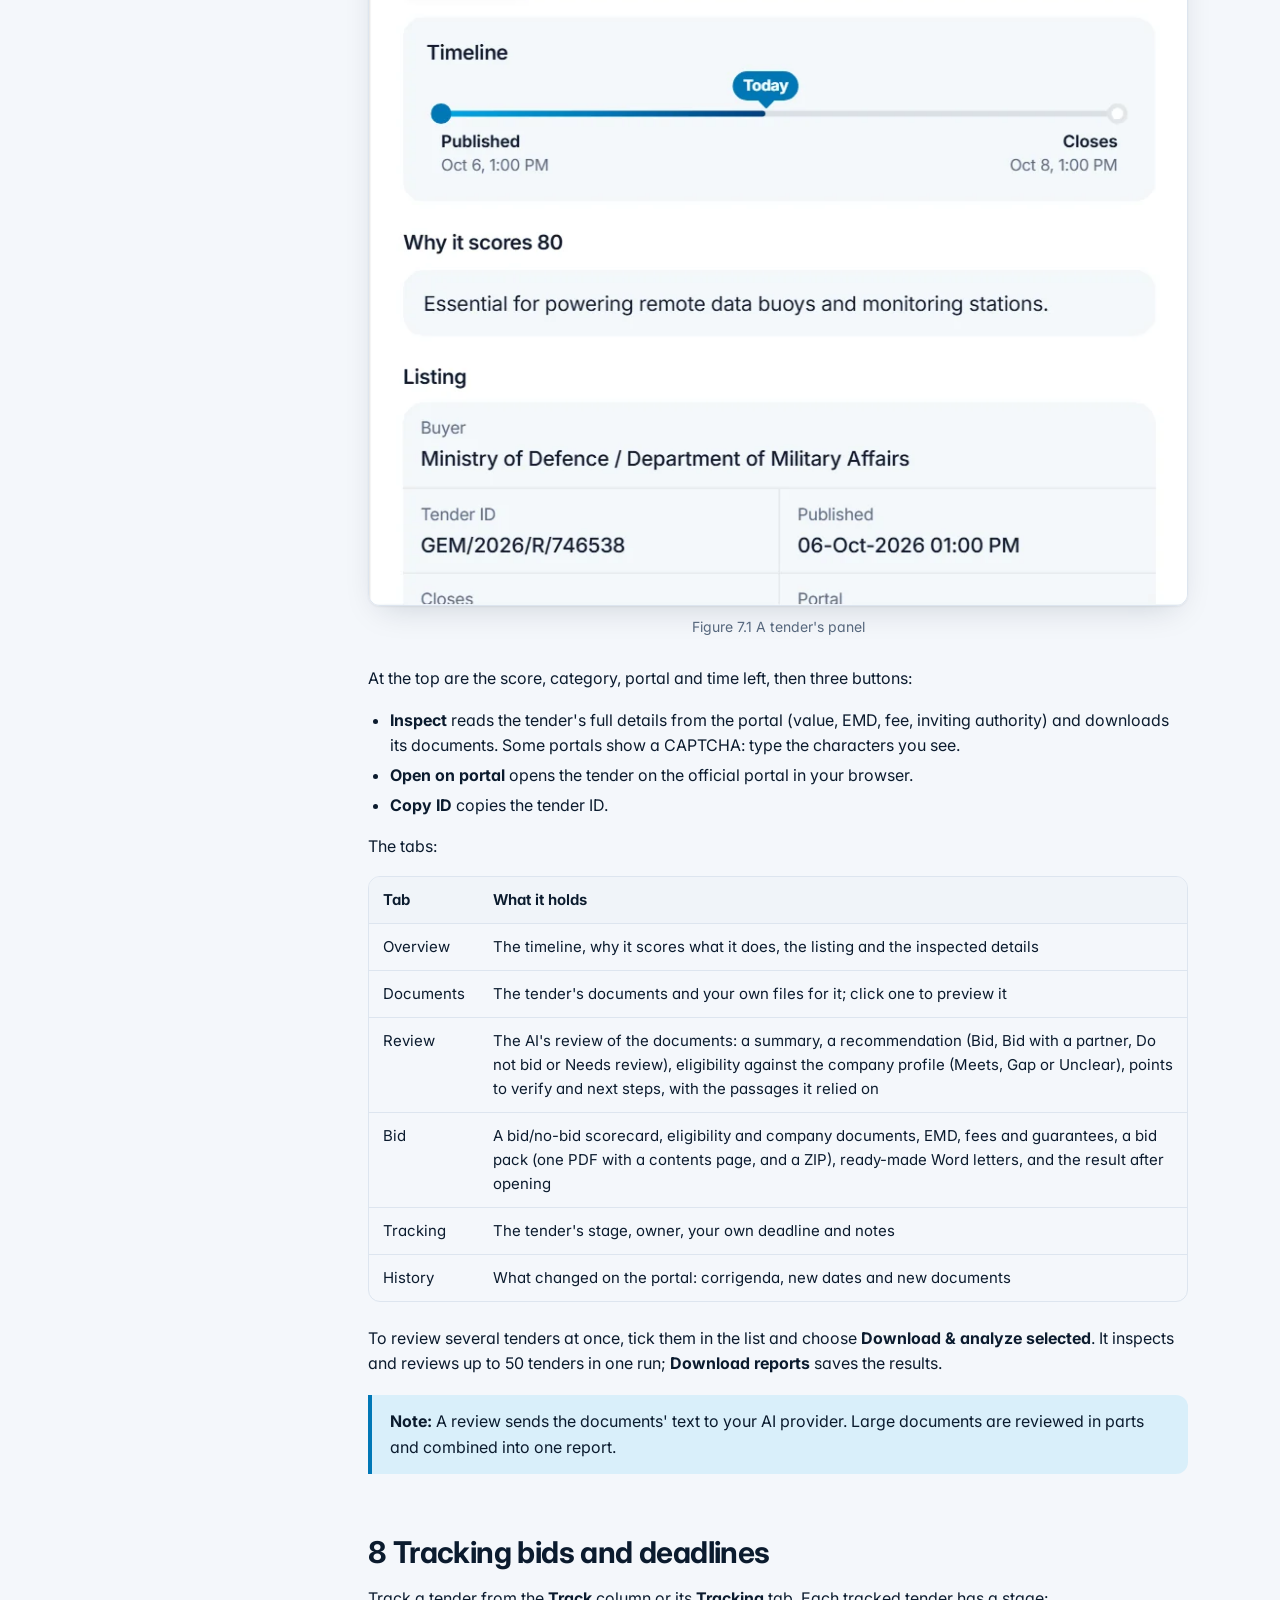
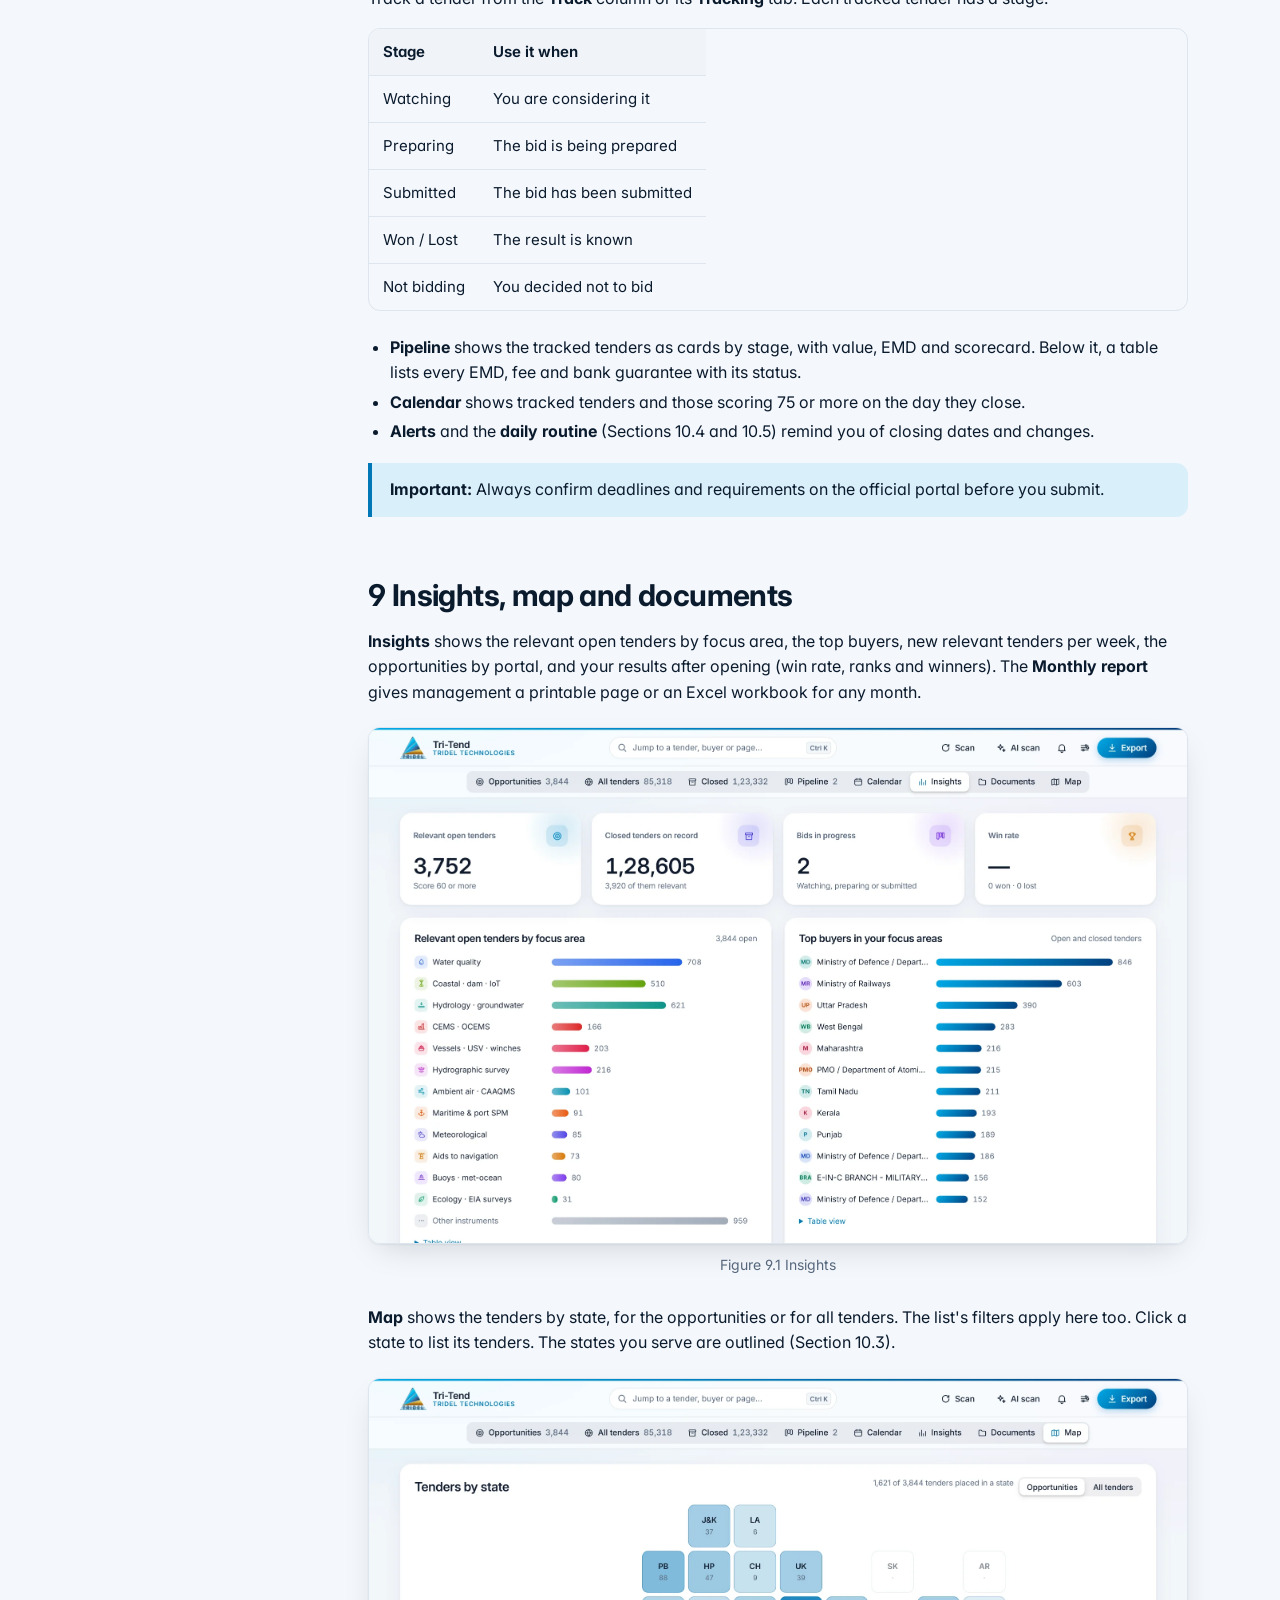
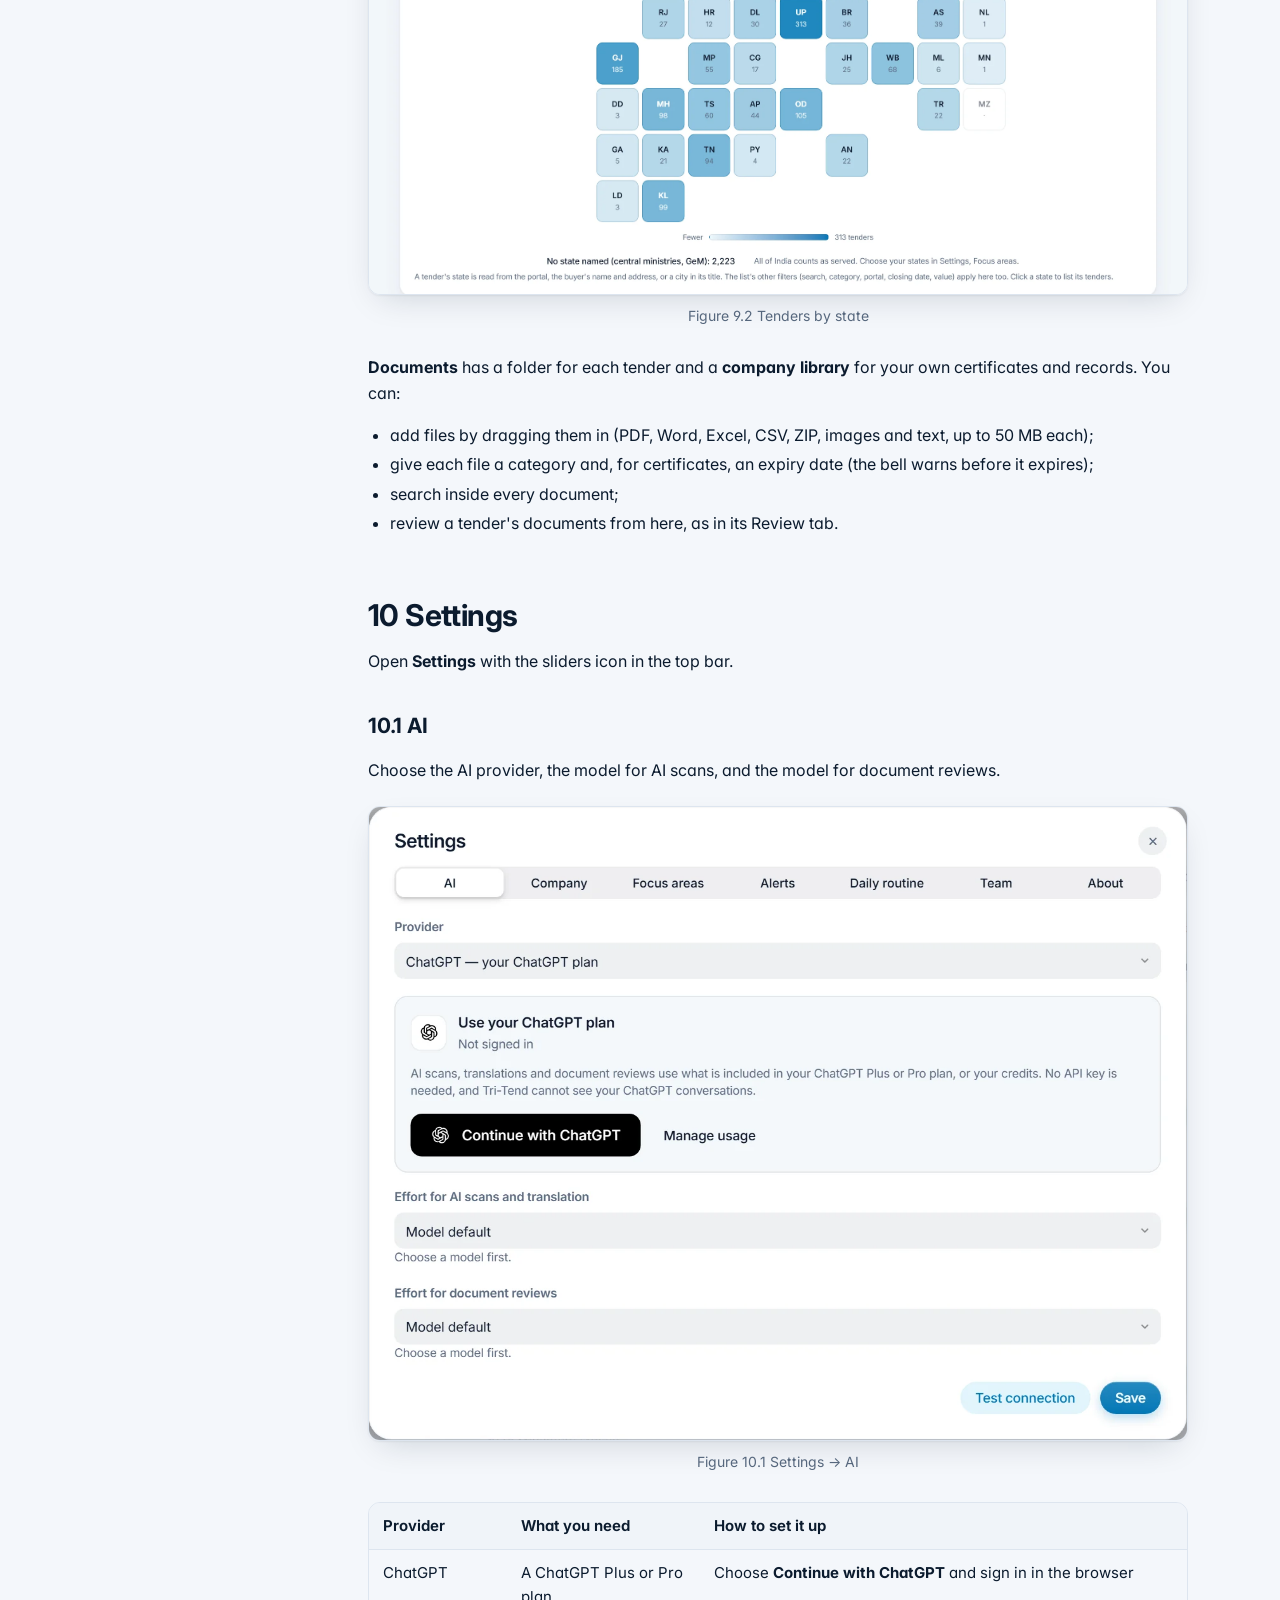
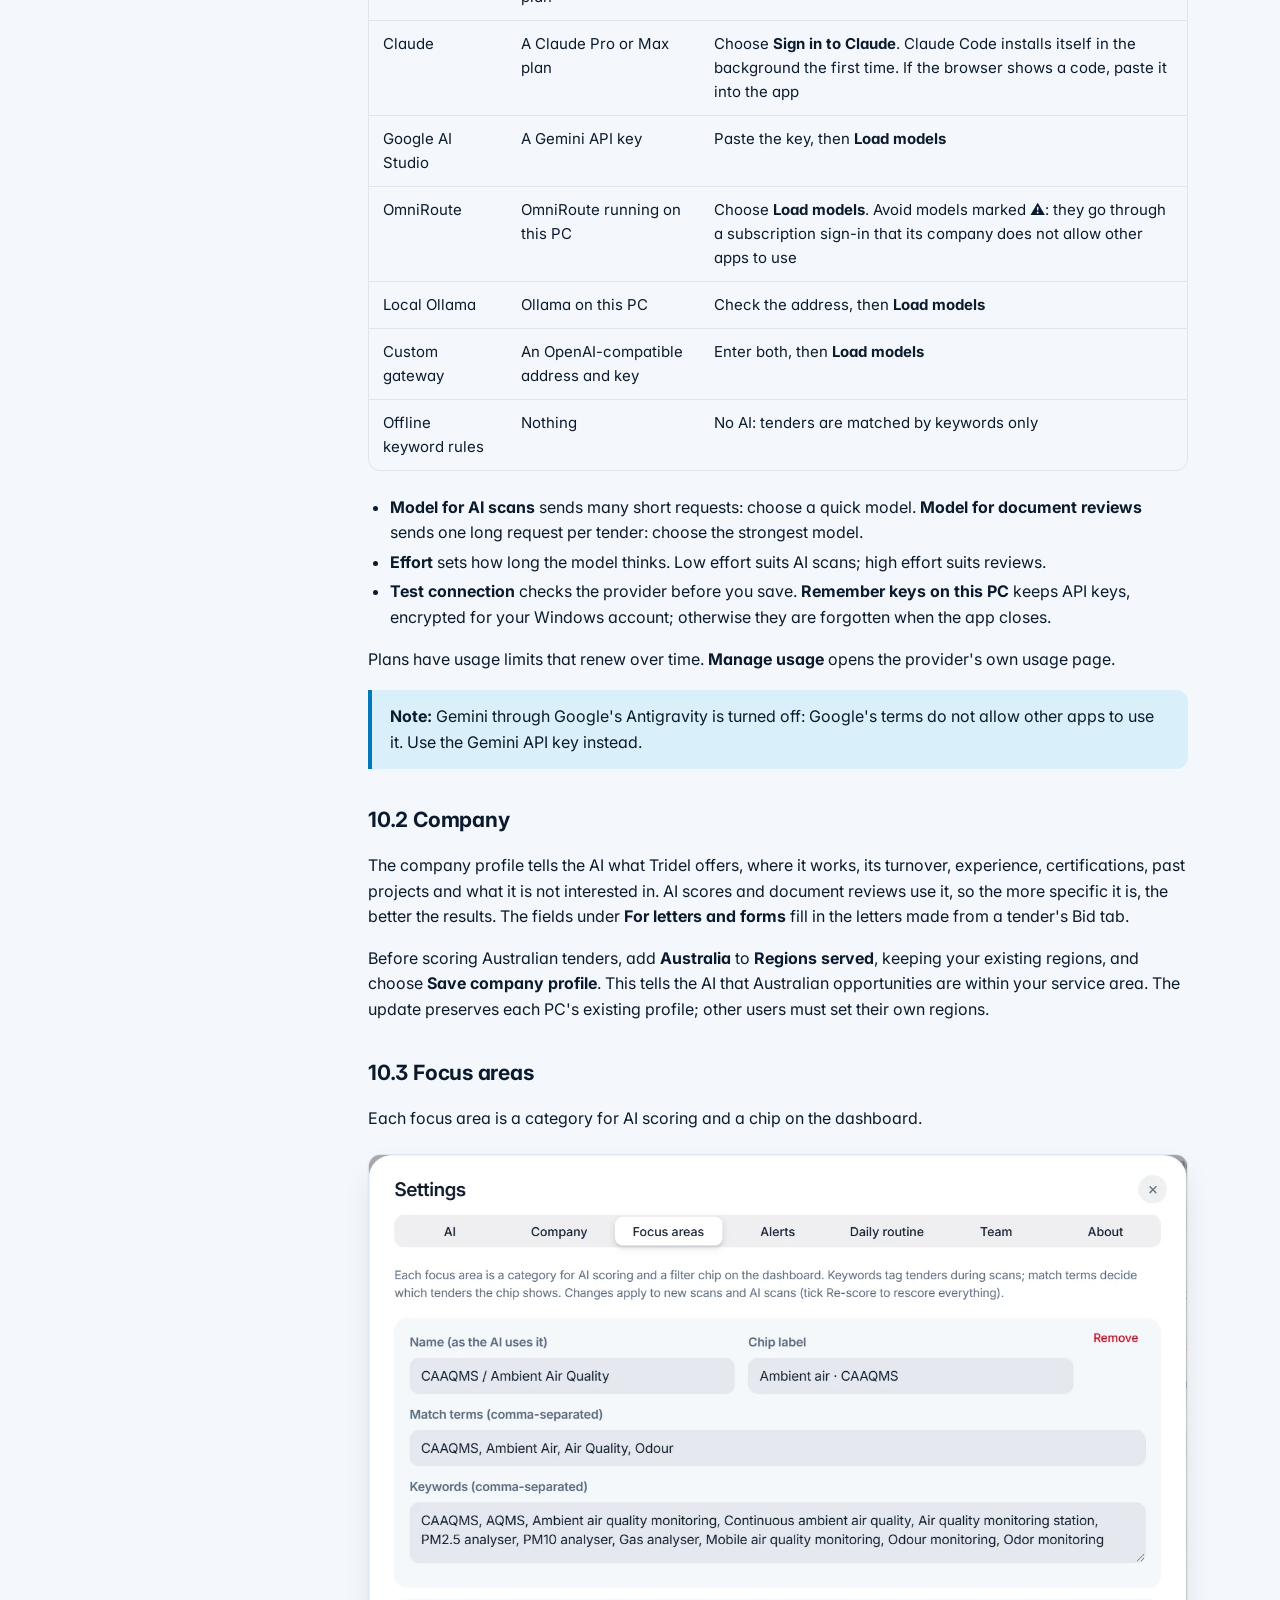
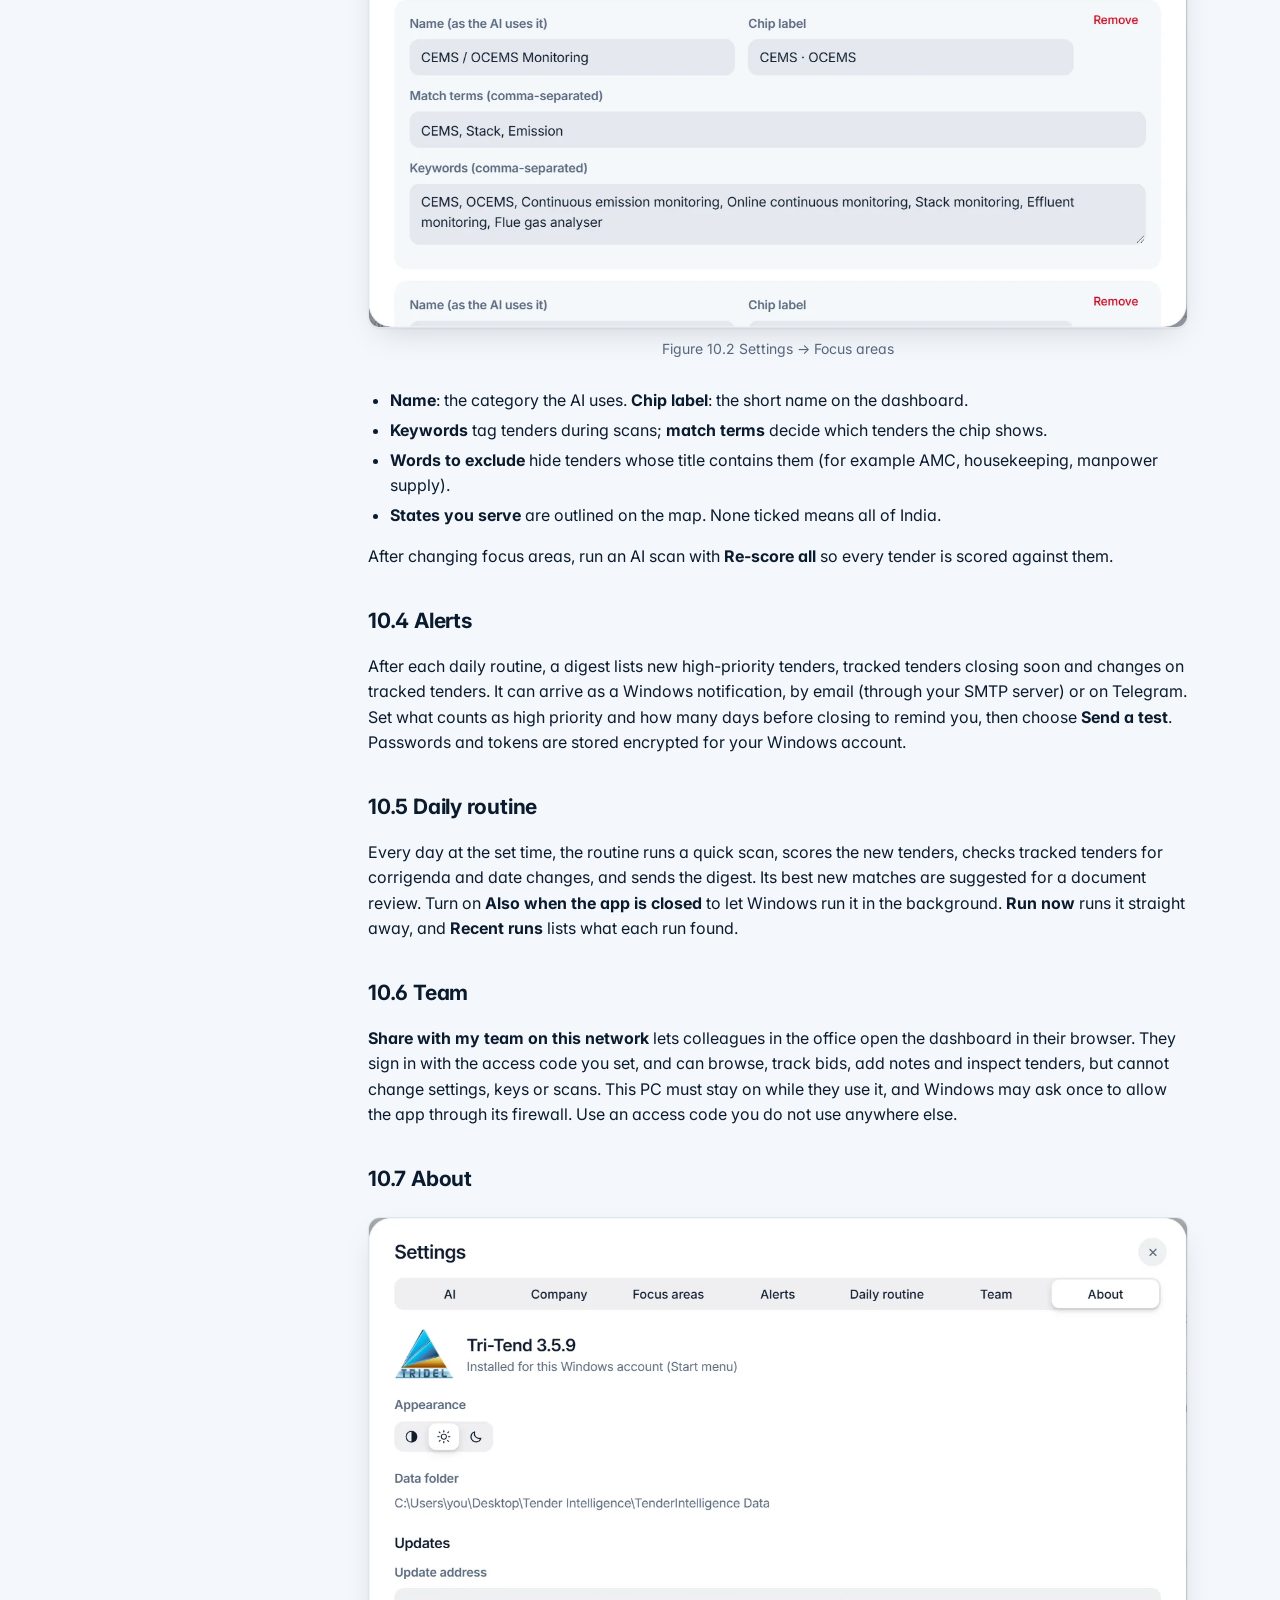
==== commit a8bb7a4e: "Document AUD currency correction in Tri-Tend 3.7.2" ====
--- a/docs/manual.html
+++ b/docs/manual.html
@@ -26,7 +26,7 @@
 <main id="main">
 <section class="doc-hero">
   <div class="wrap">
-    <span class="eyebrow">User manual · version <span data-version>3.7.1</span></span>
+    <span class="eyebrow">User manual · version <span data-version>3.7.2</span></span>
     <h1>How to use Tri-Tend</h1>
     <p>Installing, the dashboard, scans and AI scores, working on a tender, tracking bids, and every setting.</p>
     <div class="hero-actions">
@@ -39,7 +39,7 @@
   <nav class="toc" aria-label="Contents"><p>Contents</p><ol><li><a href="#s1">1 Introduction</a></li><li><a href="#s2">2 Installing and updating</a><ol><li><a href="#s2-1">2.1 Installing</a></li><li><a href="#s2-2">2.2 Updates</a></li><li><a href="#s2-3">2.3 Removing the app</a></li></ol></li><li><a href="#s3">3 The dashboard</a></li><li><a href="#s4">4 Finding tenders</a></li><li><a href="#s5">5 Scanning the portals</a><ol><li><a href="#s5-1">5.1 Australian portals</a></li></ol></li><li><a href="#s6">6 Scoring tenders with AI</a></li><li><a href="#s7">7 Working on a tender</a></li><li><a href="#s8">8 Tracking bids and deadlines</a></li><li><a href="#s9">9 Insights, map and documents</a></li><li><a href="#s10">10 Settings</a><ol><li><a href="#s10-1">10.1 AI</a></li><li><a href="#s10-2">10.2 Company</a></li><li><a href="#s10-3">10.3 Focus areas</a></li><li><a href="#s10-4">10.4 Alerts</a></li><li><a href="#s10-5">10.5 Daily routine</a></li><li><a href="#s10-6">10.6 Team</a></li><li><a href="#s10-7">10.7 About</a></li></ol></li><li><a href="#s11">11 Keyboard shortcuts</a></li><li><a href="#s12">12 Questions and problems</a></li></ol></nav>
   <article class="prose">
 <h1 class="band" id="s1">1 Introduction</h1>
-<p>Tri-Tend finds public tenders that fit Tridel's business, scores them with AI and helps prepare the bids. It runs on a Windows PC and keeps all its data on that PC. This manual covers version 3.7.1 and the India, United Arab Emirates and Australia markets.</p>
+<p>Tri-Tend finds public tenders that fit Tridel's business, scores them with AI and helps prepare the bids. It runs on a Windows PC and keeps all its data on that PC. This manual covers version 3.7.2 and the India, United Arab Emirates and Australia markets.</p>
 <p>What it does:</p>
 <ul><li><b>Finds tenders.</b> It reads India's public procurement portals: the Central and State eProcure portals (CPPP), GeM, the Andhra Pradesh, Telangana, Bihar and Gujarat portals, the public-sector companies' own portals (IndianOil, NTPC, Coal India, BHEL and others) and World Bank projects in India.</li><li><b>Australia.</b> AusTender, Buy NSW, Tenders WA, NT Tenders Online and Tasmania Tenders, with browser readers for QTenders Queensland and Tenders ACT. Access checks or maintenance can temporarily prevent a portal scan; previous results are kept.</li><li><b>United Arab Emirates.</b> A separate market with federal and emirate procurement sources, its own tender lists, AI scoring and bid workspace. Some sources require a browser check or supplier registration.</li><li><b>Scores them.</b> An AI gives every tender a score from 0 to 100 for how well it fits the company's focus areas, with a category and a one-line reason.</li><li><b>Reads the documents.</b> It downloads a tender's documents and has the AI review them: what is bought, eligibility against the company profile, and a bid or no-bid recommendation.</li><li><b>Tracks the bids.</b> A bid pipeline, a closing calendar, EMD and bank-guarantee records, reminders and a monthly report.</li></ul>
 <p>What you need:</p>
@@ -58,7 +58,7 @@
 <p>Use <b>Uninstall Tender Intelligence</b> in the Start menu, or Windows <b>Settings → Apps</b>. The data folder is kept unless you choose to remove it too.</p>
 <h1 class="band" id="s3">3 The dashboard</h1>
 <p>The dashboard opens on what needs attention today. Choose <b>Market</b> in the top bar to switch between <b>India</b>, <b>United Arab Emirates</b> and <b>Australia</b>. The lists, counts, exports, calendar, insights, pipeline and map follow the selected market. Switching between India and Australia reloads the page.</p>
-<p>In Australia, the Portal filter and scan panel show Australian sources, the map shows all eight states and territories, and the Indian rupee value filter is hidden. Australian closing times are converted to India Standard Time (IST); confirm the original deadline on the official tender page.</p>
+<p>In Australia, the Portal filter and scan panel show Australian sources, the map shows all eight states and territories, and values and value filters use Australian dollars (AUD). Dashboard totals, tender details, deposits, bid prices, exports and reports use AUD; stored amounts are not exchange-rate converted. Indian and Australian totals stay separate. Australian closing times are converted to India Standard Time (IST); confirm the original deadline on the official tender page.</p>
 <figure><img alt="The dashboard" src="images/dashboard.webp" loading="lazy" style="width:100%"><figcaption>Figure 3.1 The dashboard</figcaption></figure>
 <ul><li><b>The opening band</b> shows the number of opportunities and open tenders, the AI provider in use, and the four best tenders closing next (score 75 or more). Each number opens its list.</li><li><b>The five tiles</b> show the opportunities closing within 48 hours, the opportunities published this week, the high-priority ones, the value in play and the bids in progress. Click a tile to see its tenders.</li><li><b>The top bar</b> has the jump box (<b>Ctrl+K</b>: go to any tender, buyer, folder or page), <b>Scan</b>, <b>AI scan</b>, the bell, <b>Settings</b> (the sliders icon) and <b>Export</b>.</li><li><b>The bell</b> lists changes on tracked tenders, the daily routine's best new matches, company documents about to expire and deposits that are due.</li></ul>
 <p>The views along the top:</p>
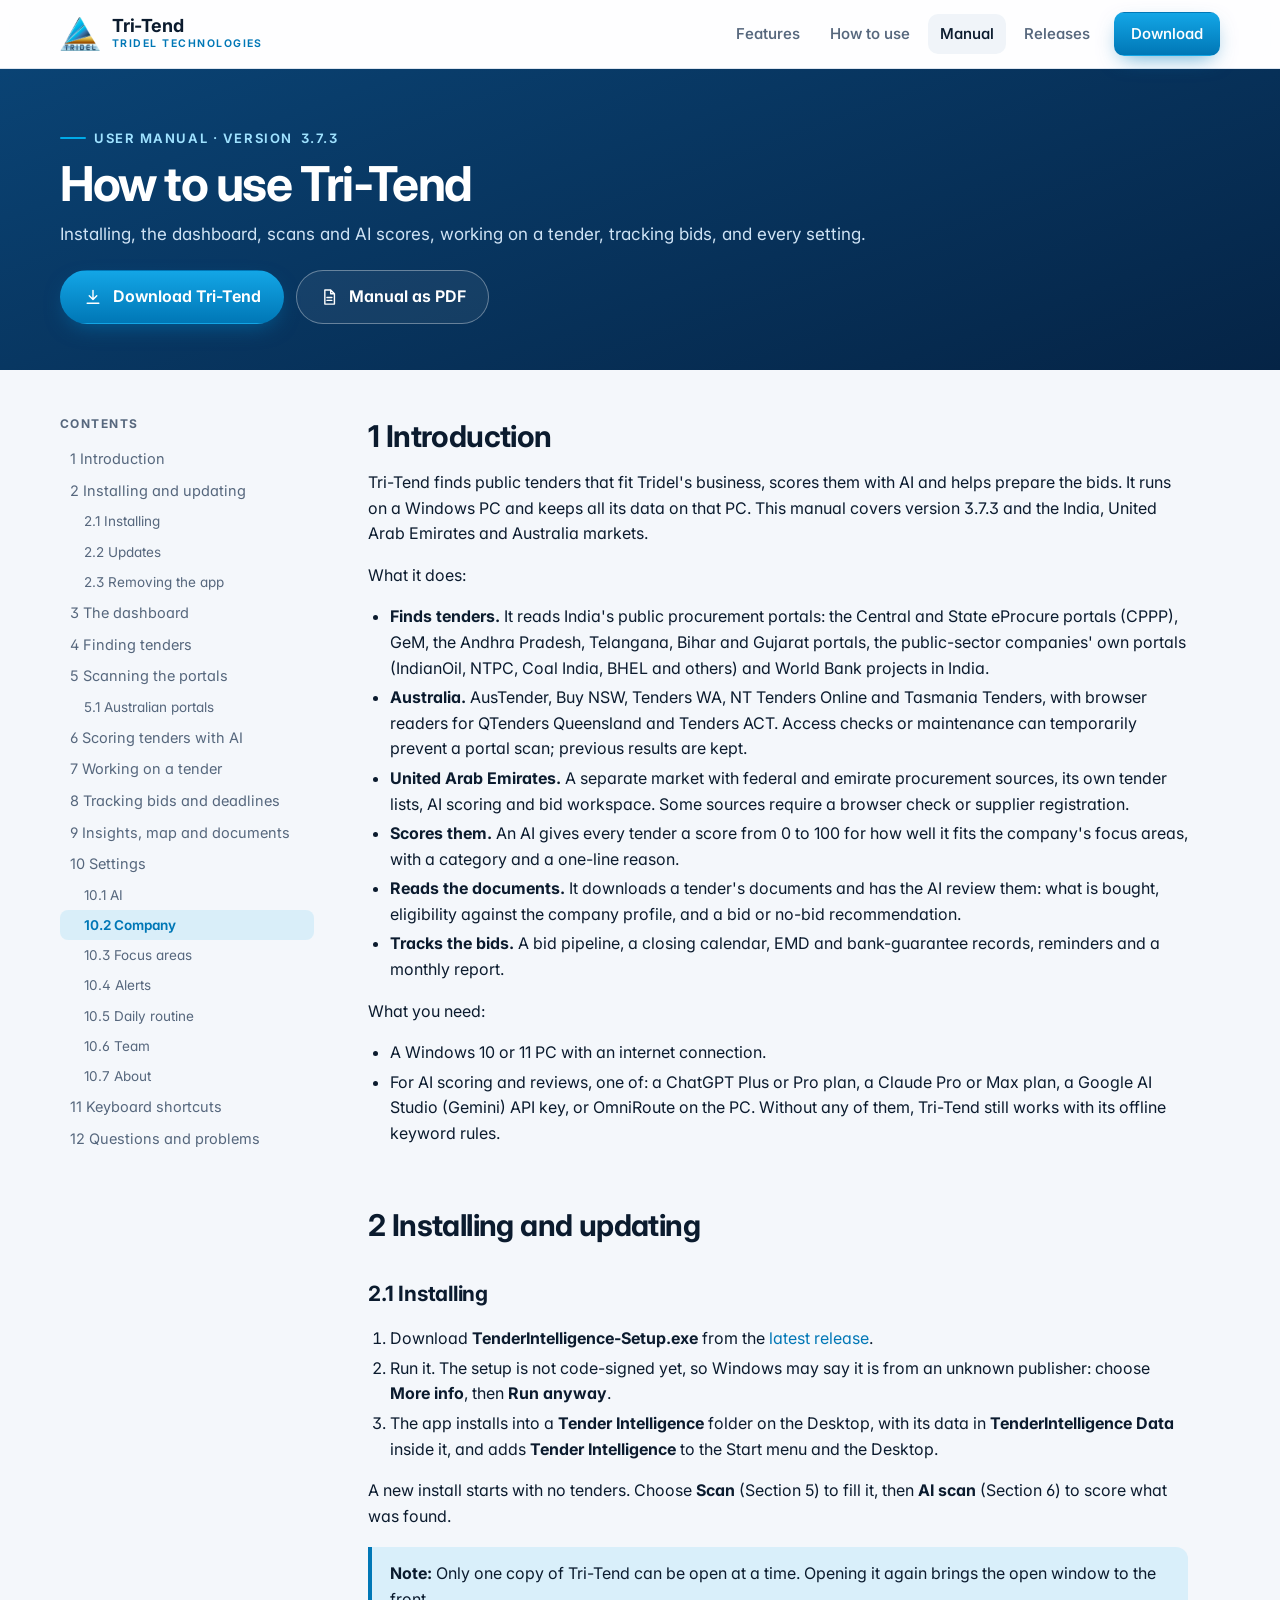
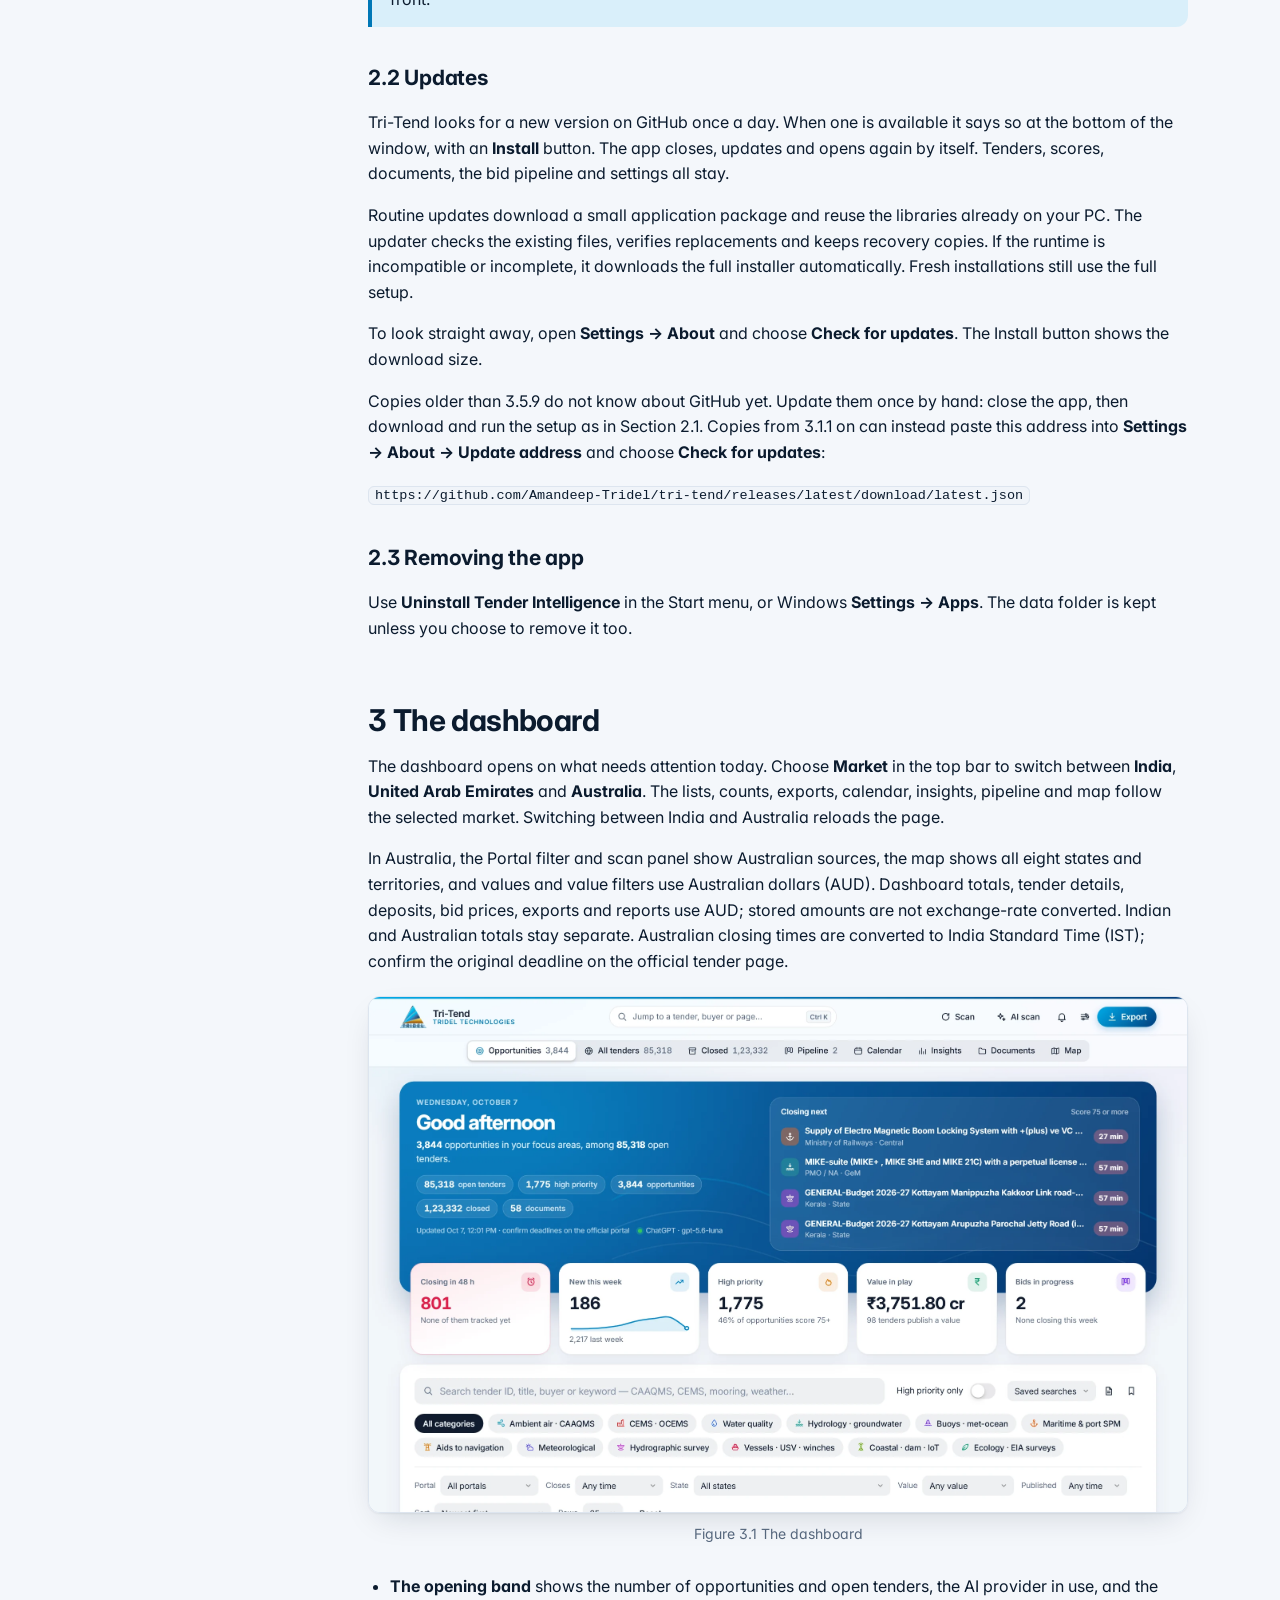
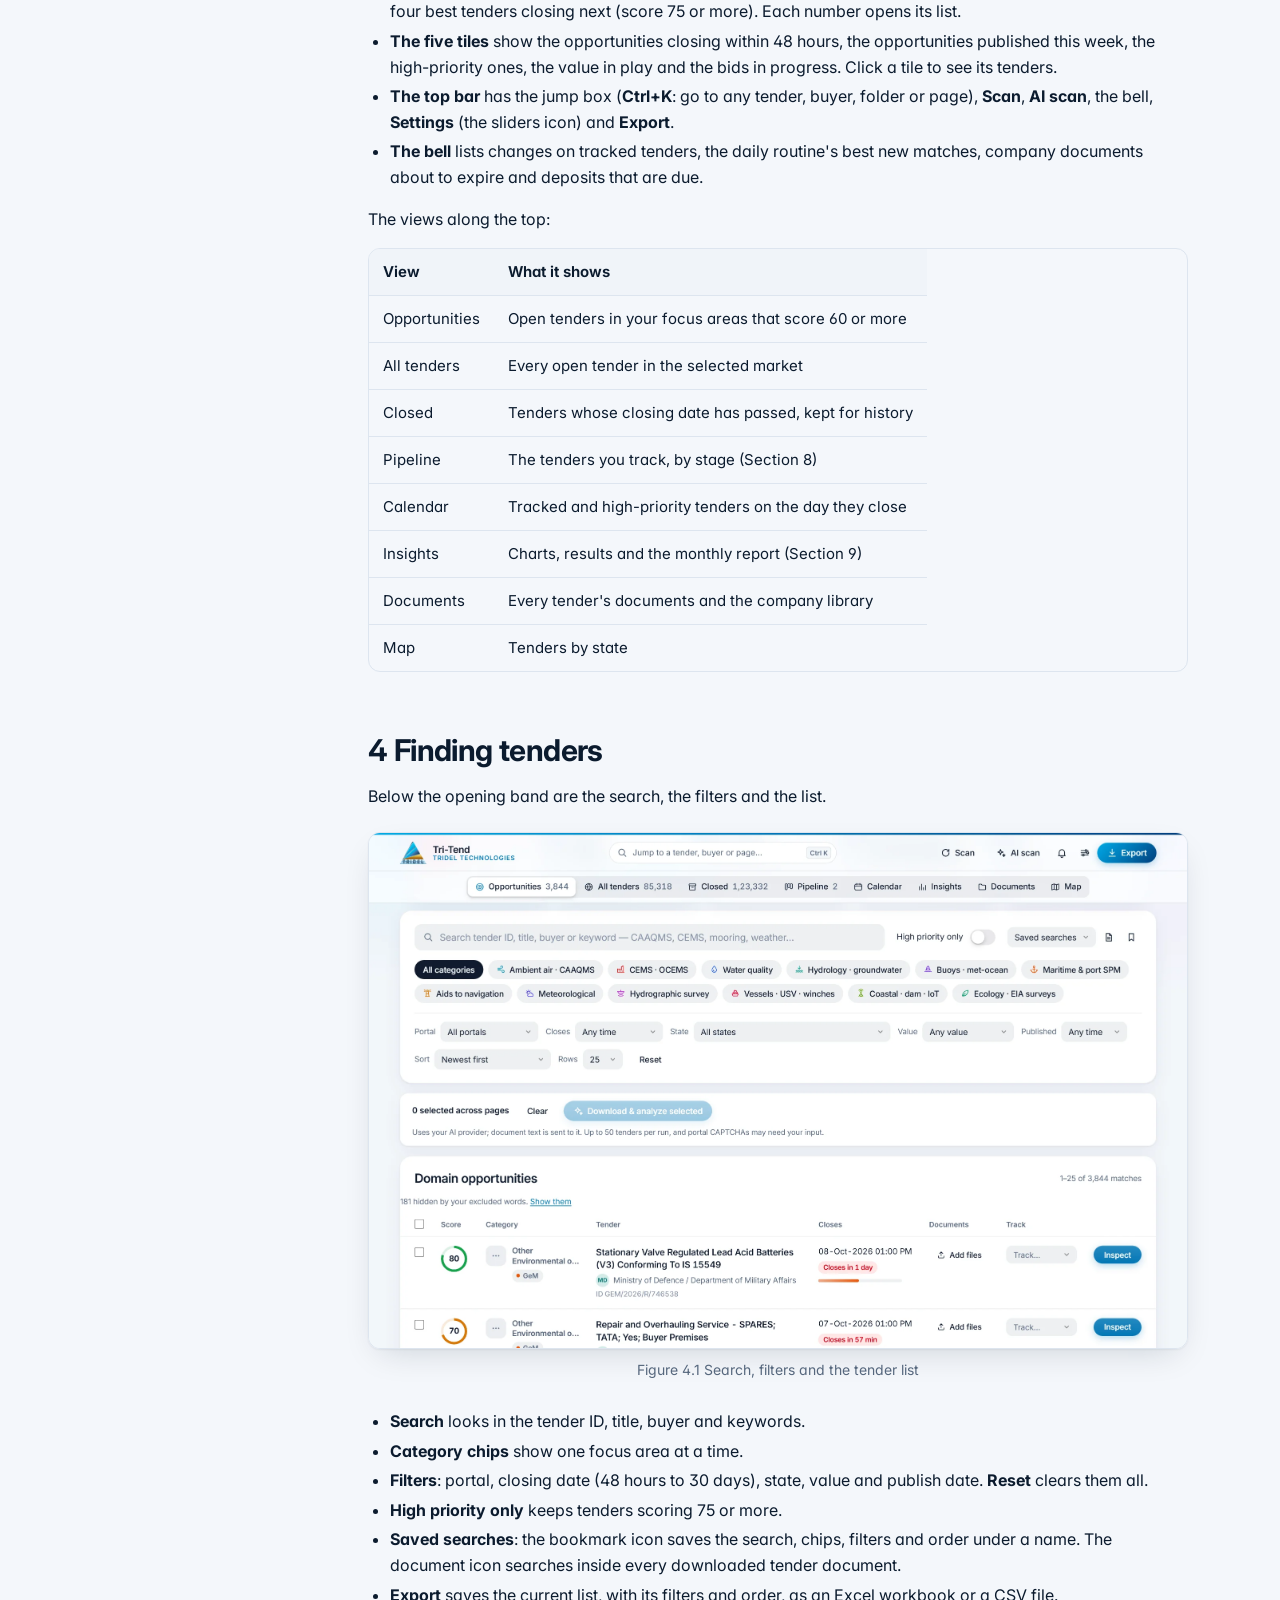
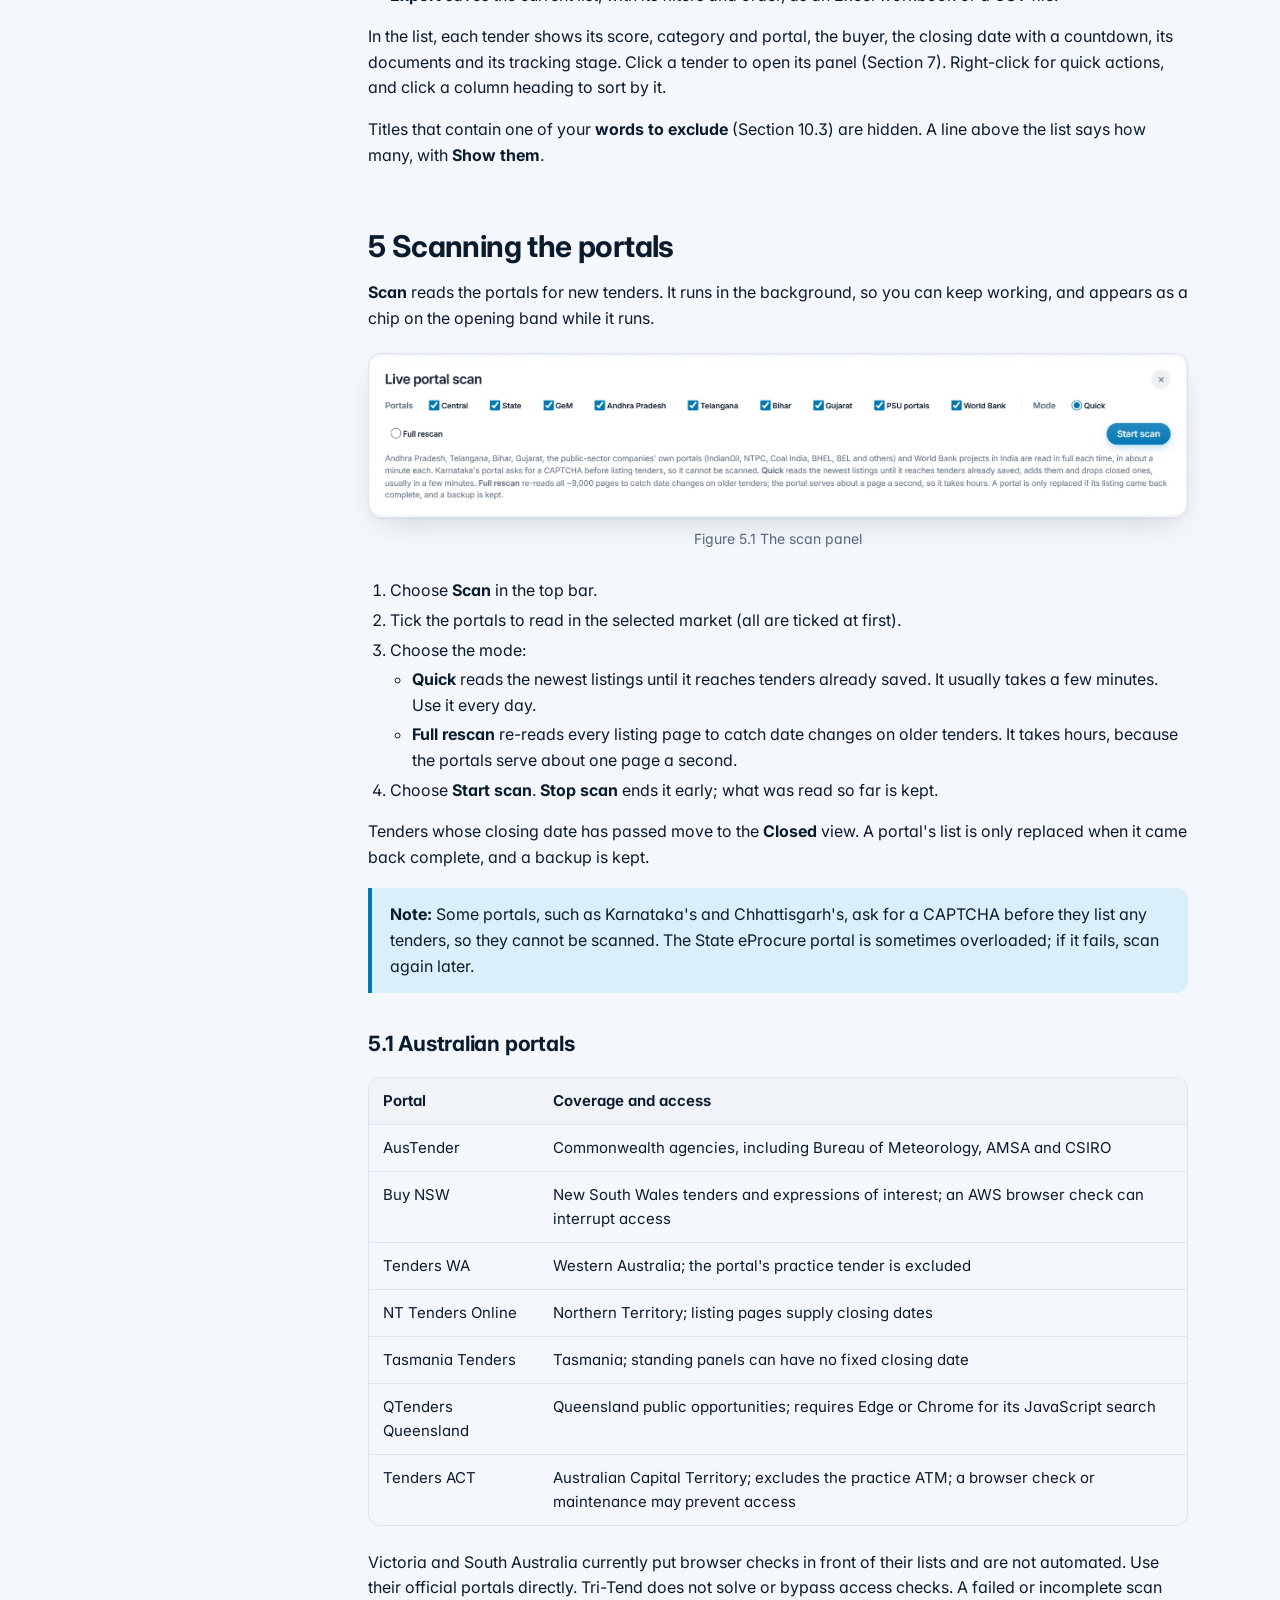
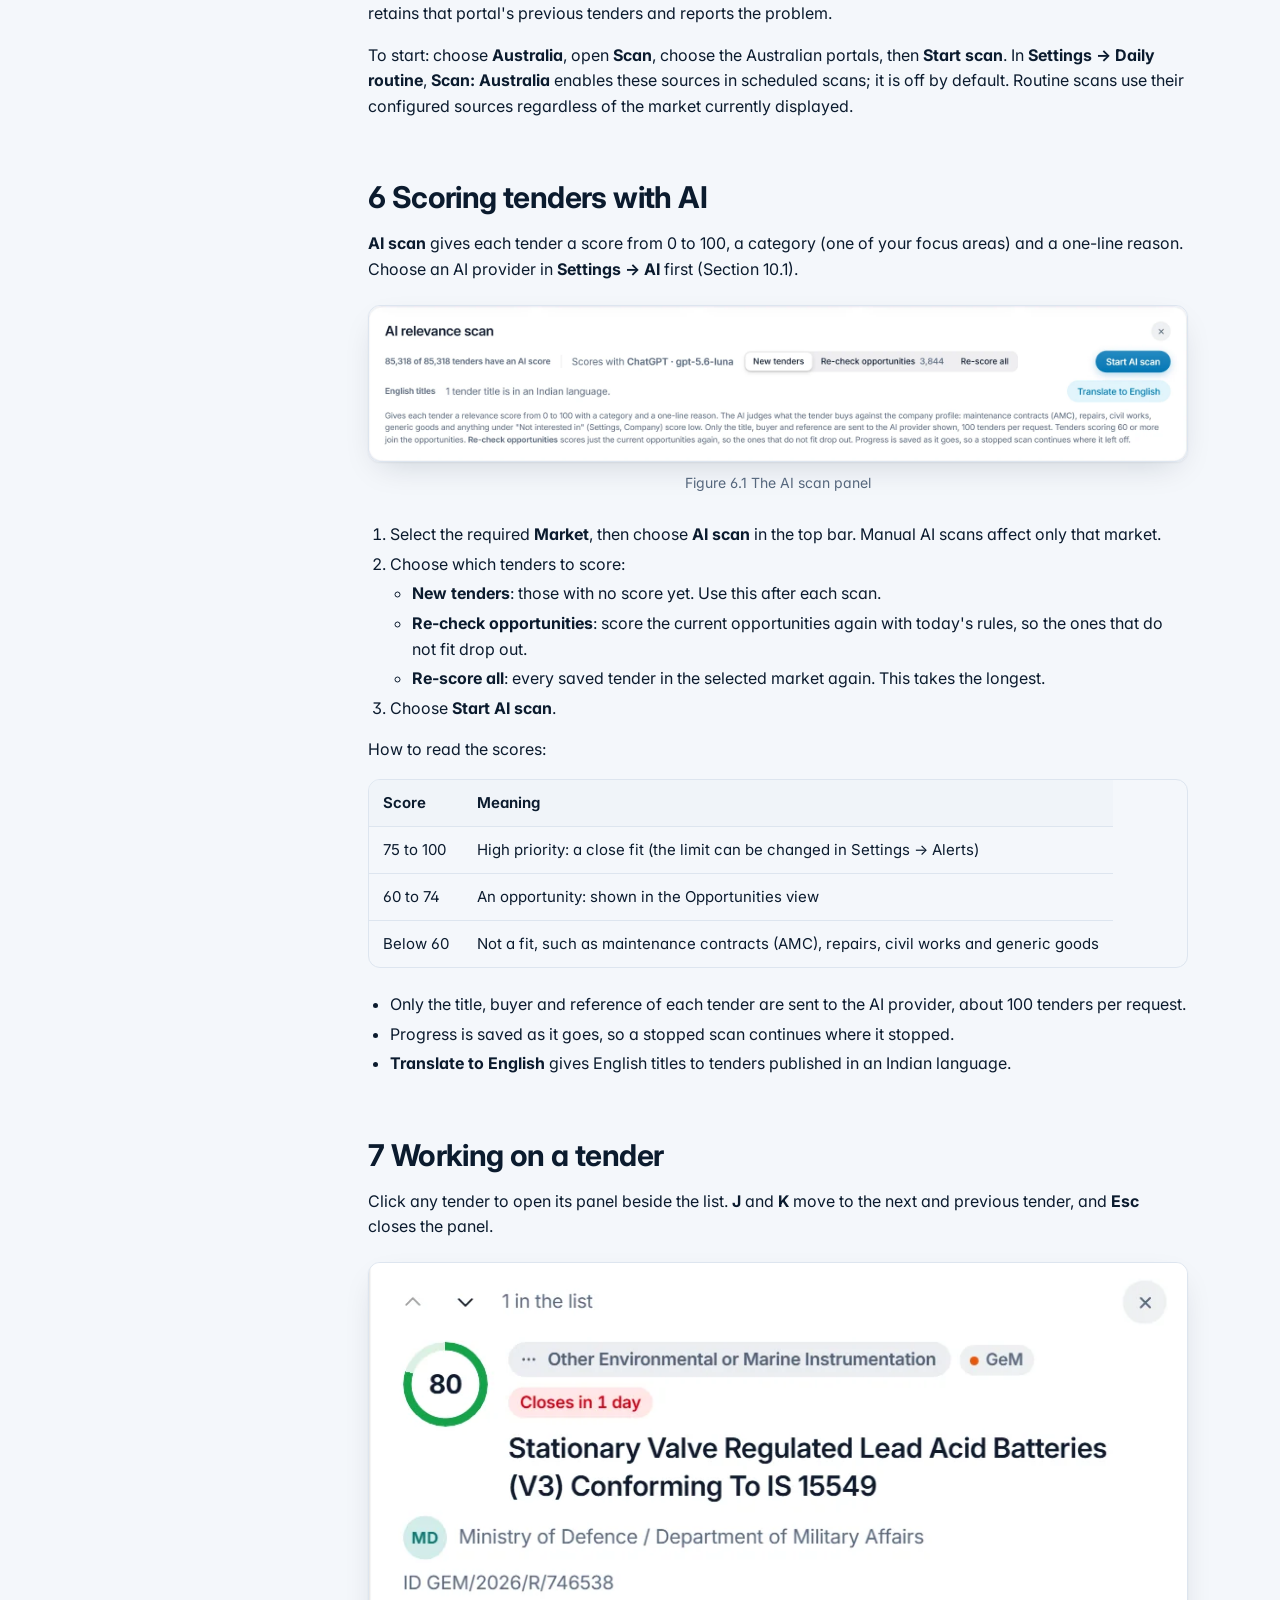
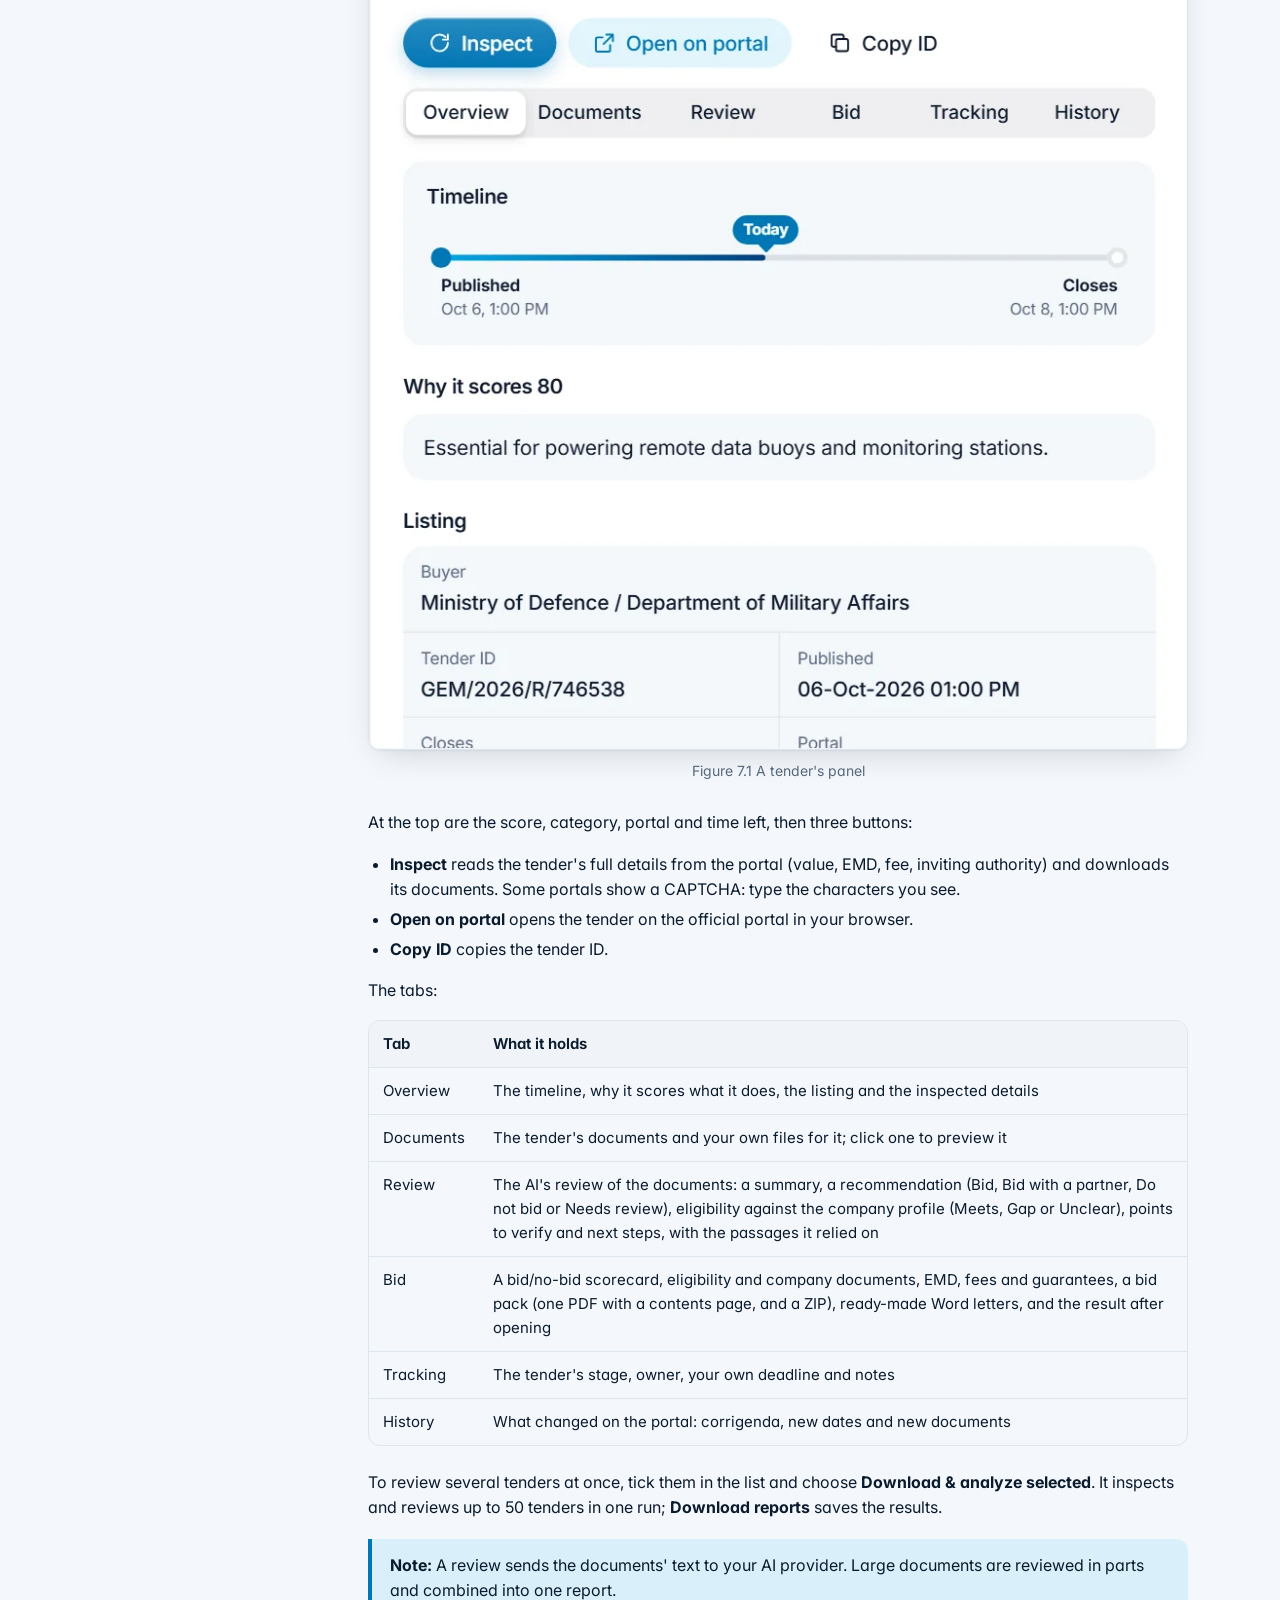
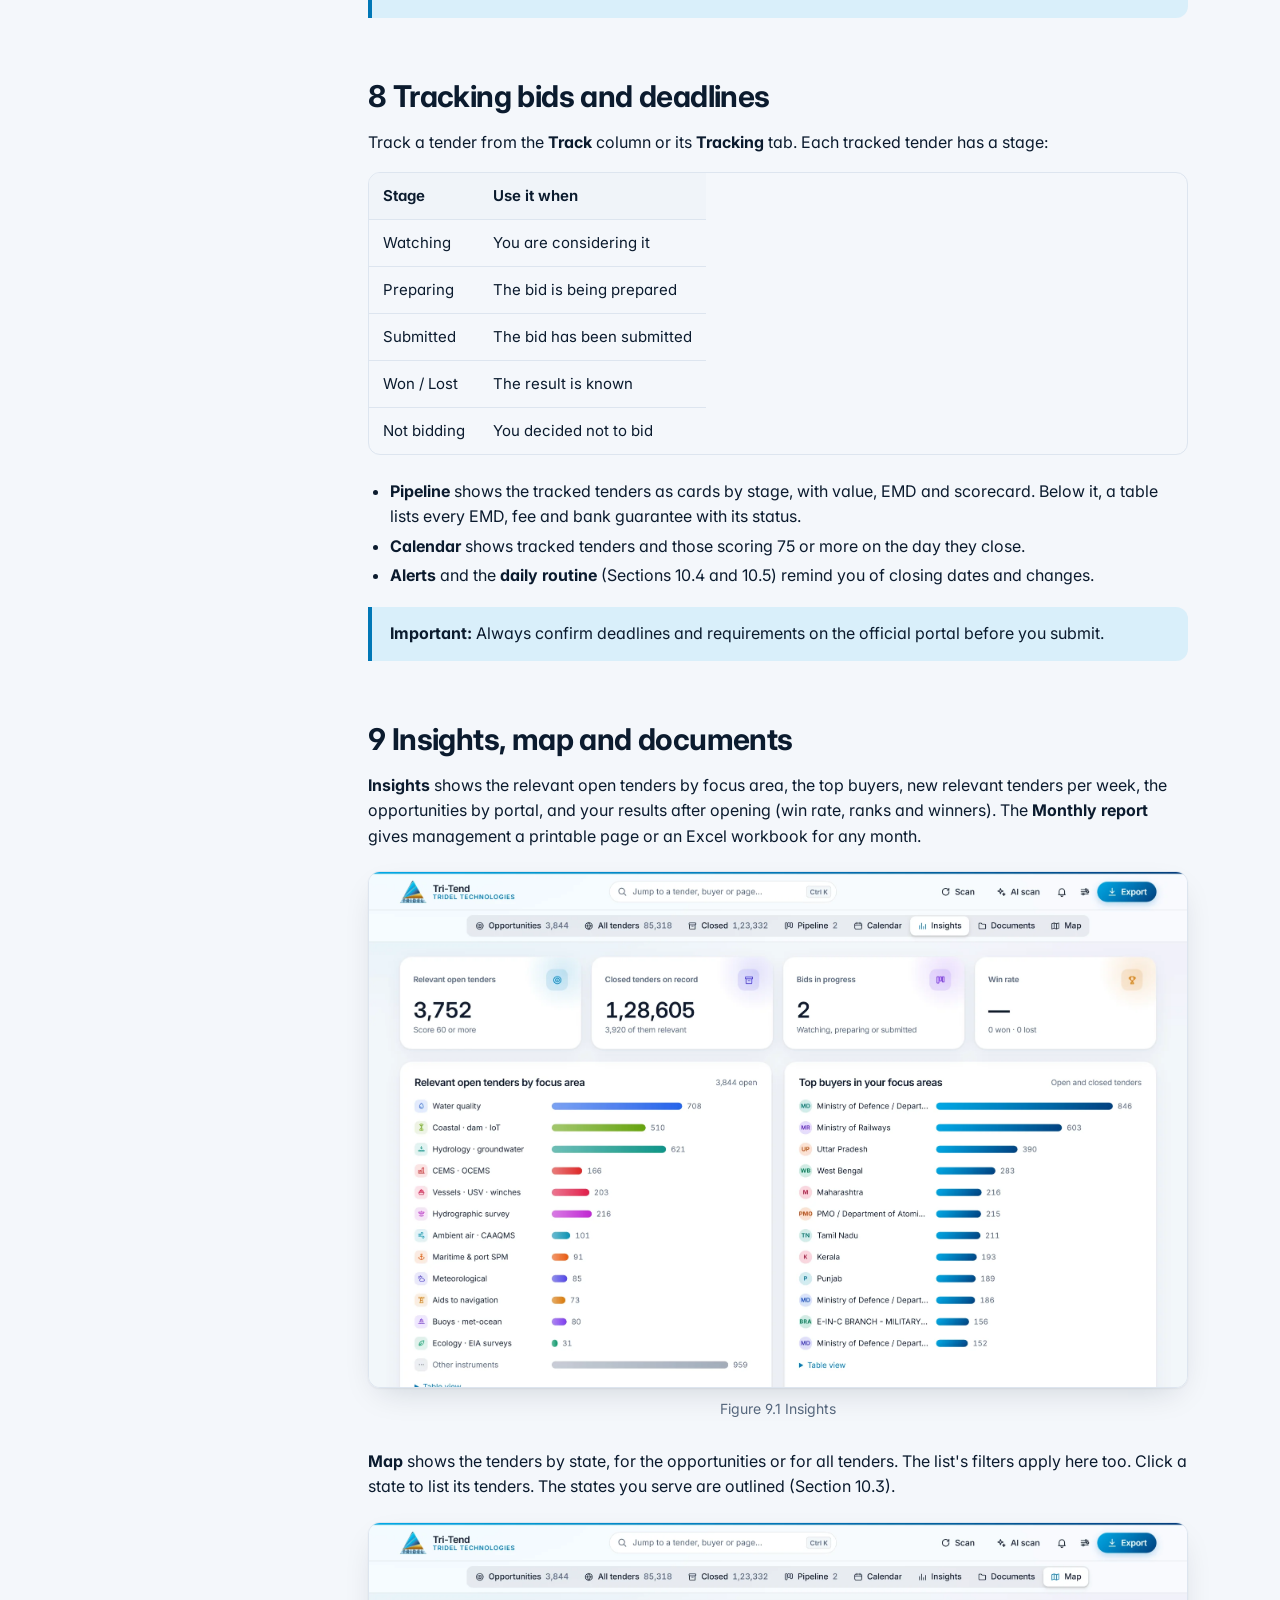
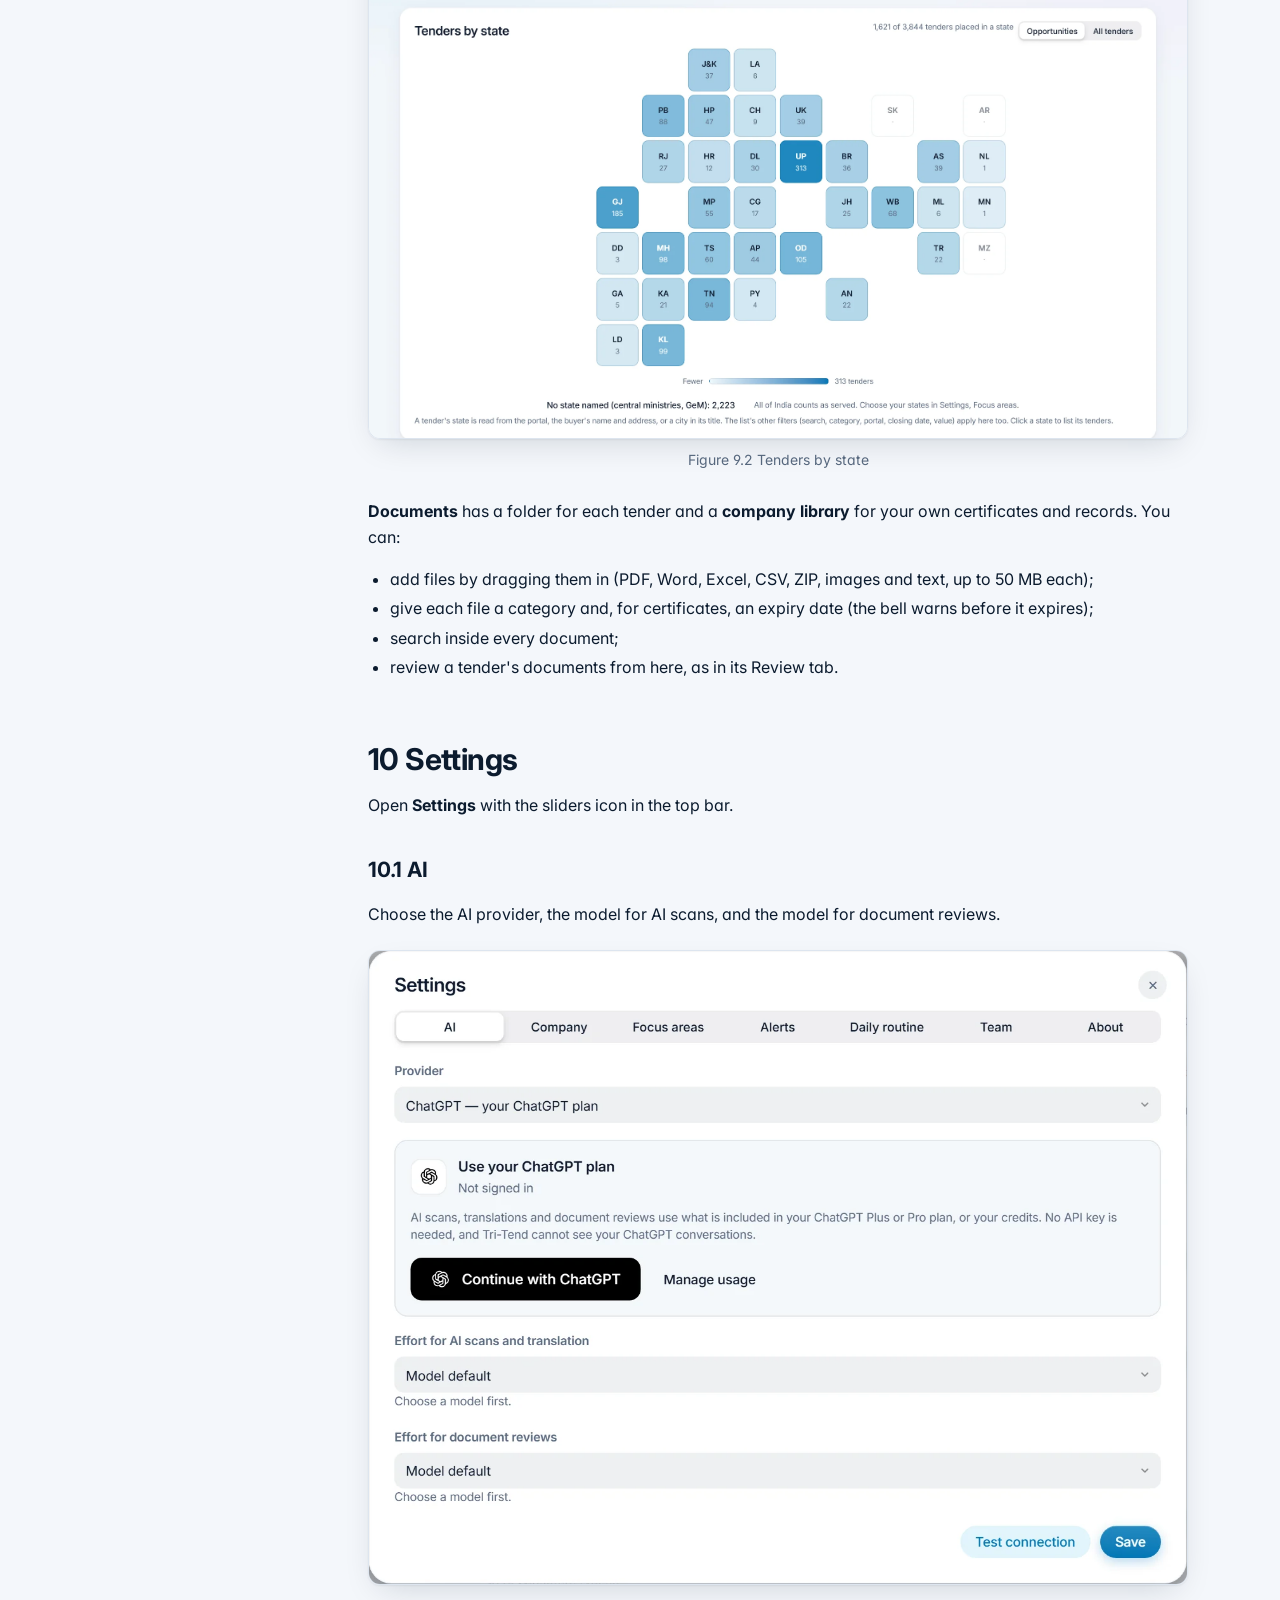
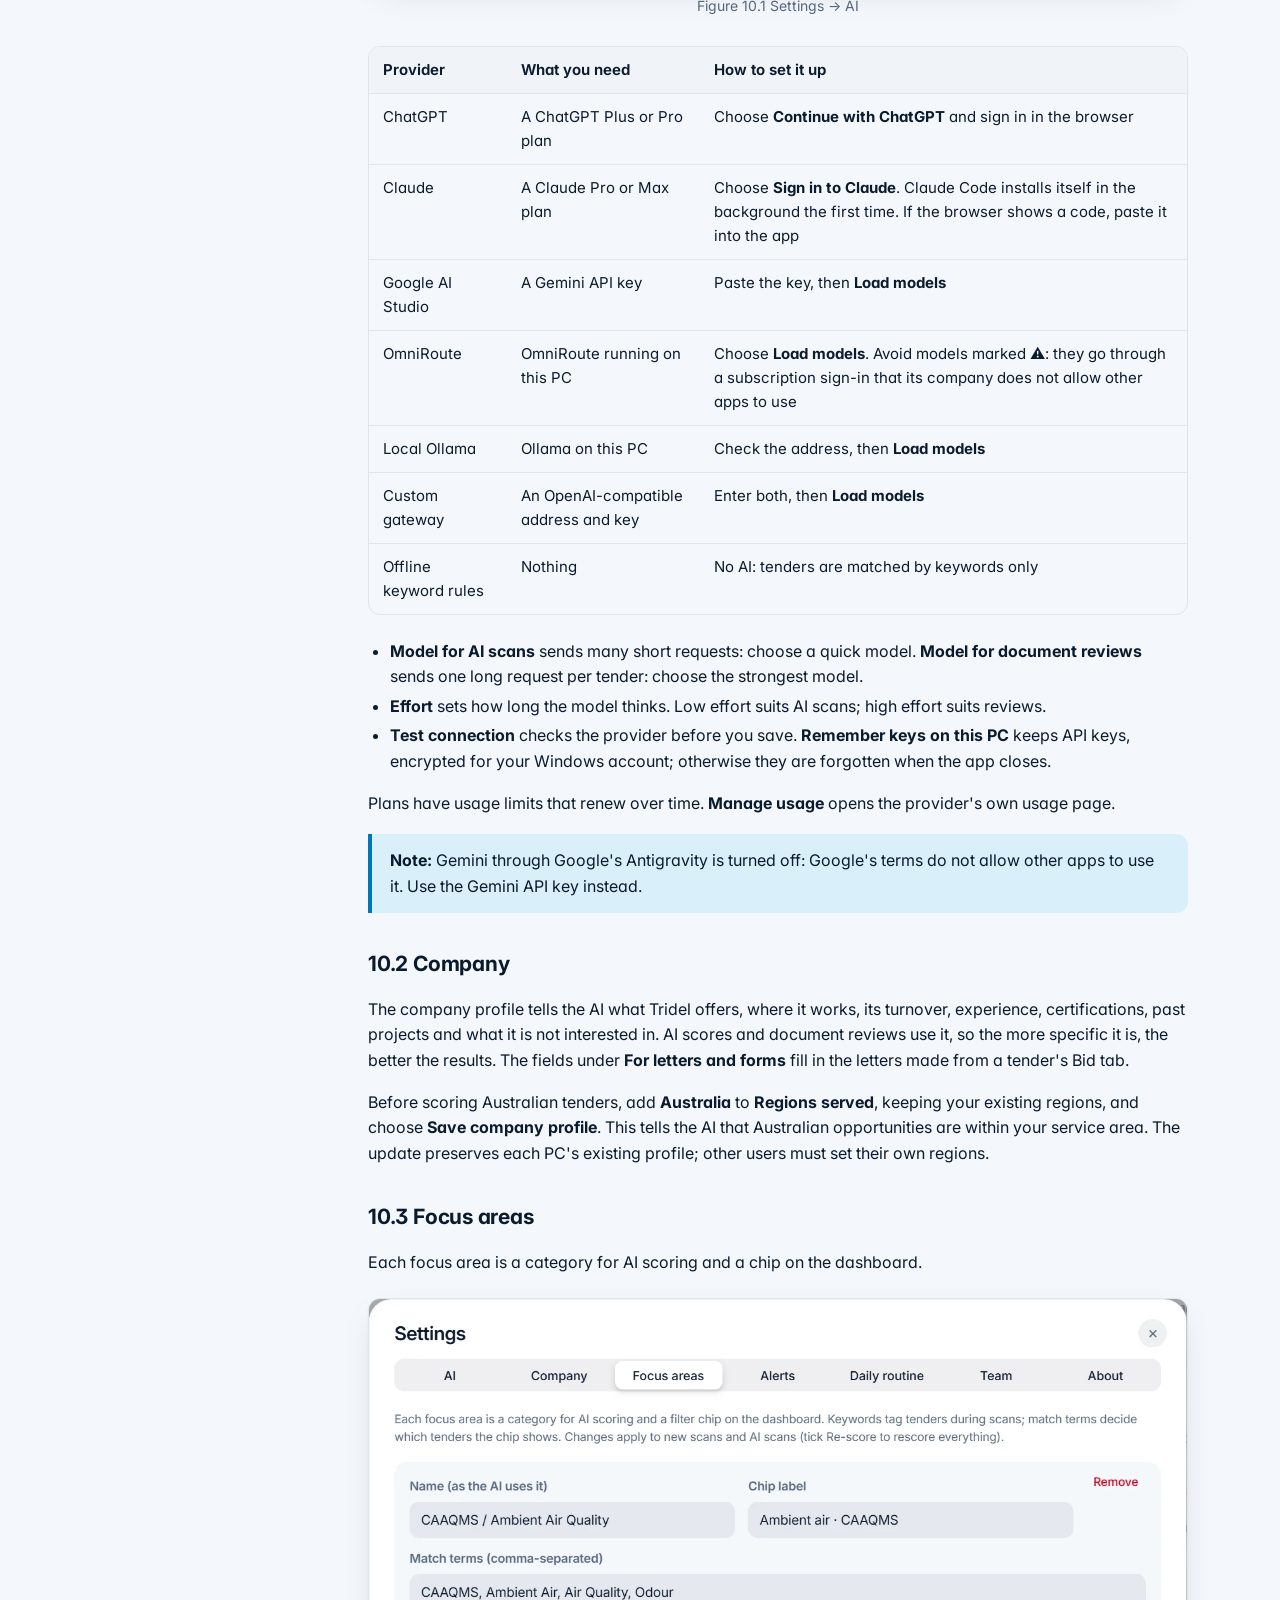
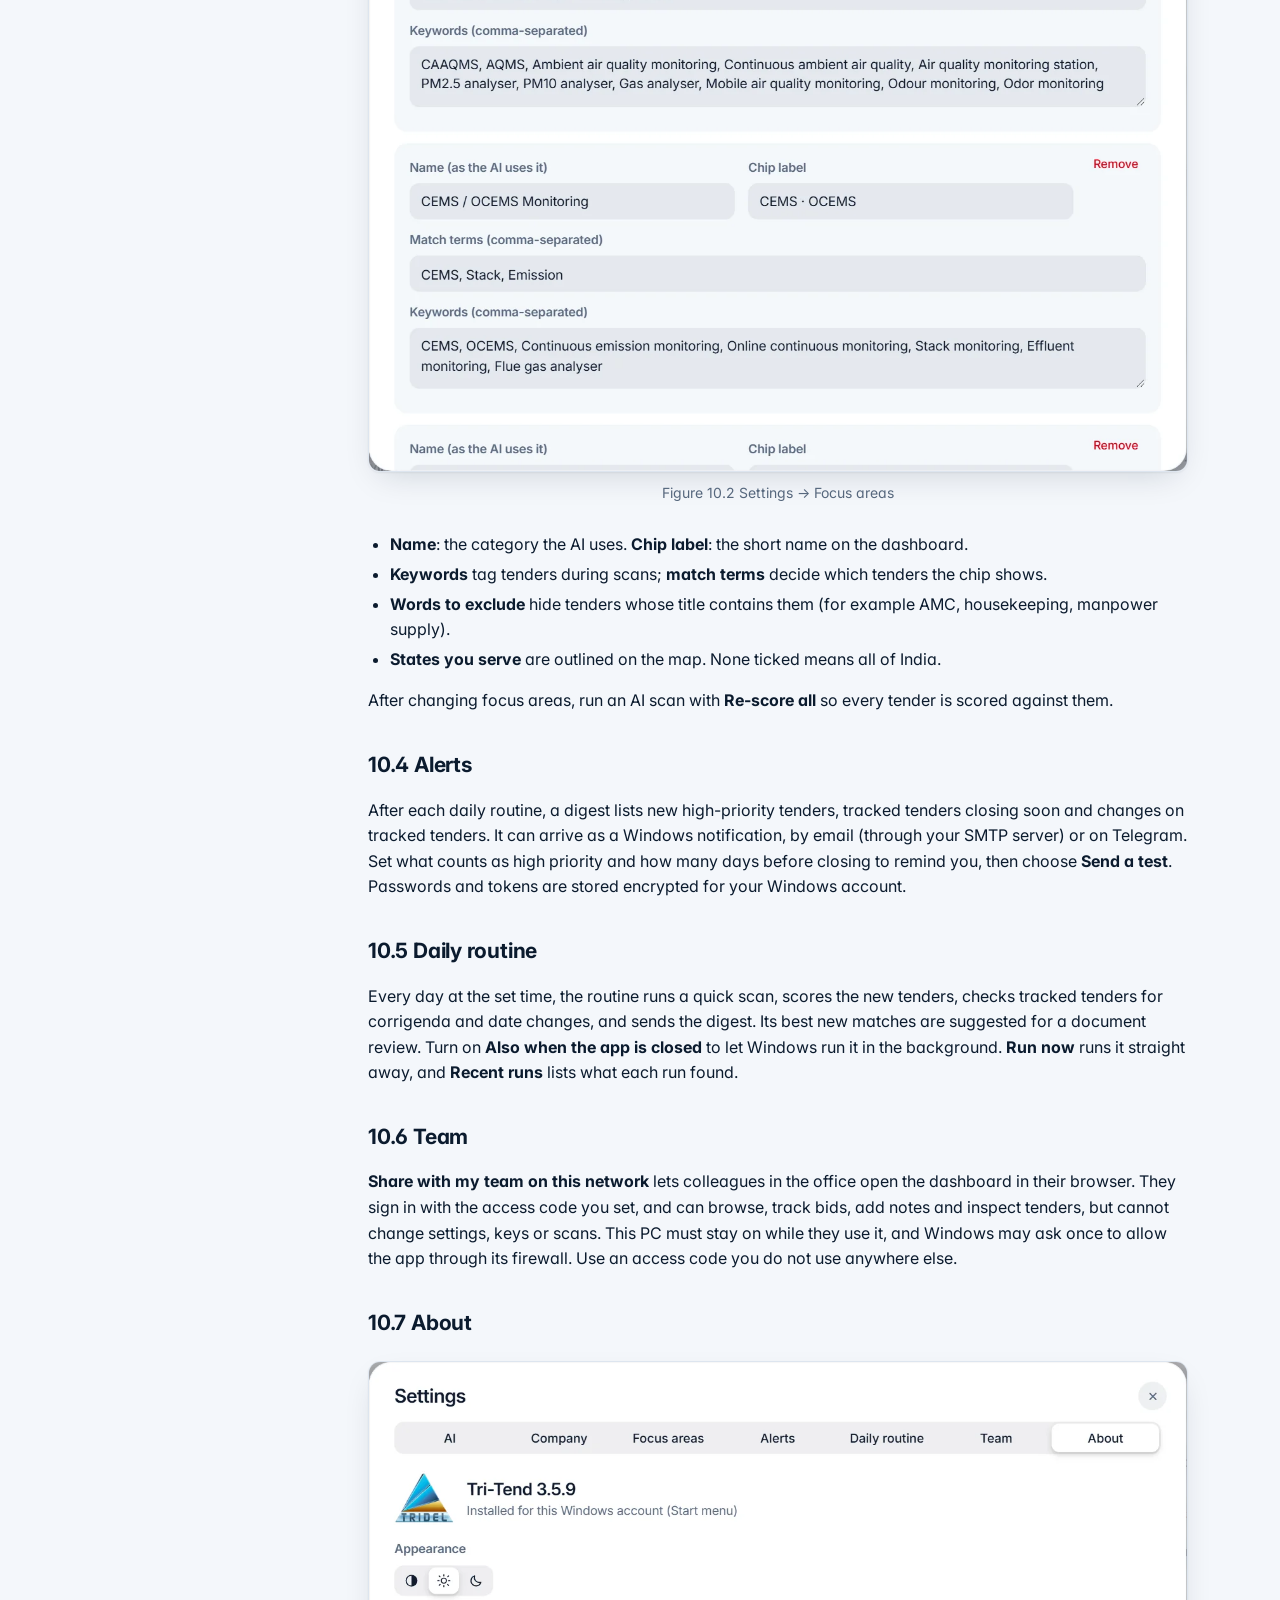
==== commit 3053d1ba: "Document smaller Tri-Tend 3.7.3 updates" ====
--- a/docs/manual.html
+++ b/docs/manual.html
@@ -26,7 +26,7 @@
 <main id="main">
 <section class="doc-hero">
   <div class="wrap">
-    <span class="eyebrow">User manual · version <span data-version>3.7.2</span></span>
+    <span class="eyebrow">User manual · version <span data-version>3.7.3</span></span>
     <h1>How to use Tri-Tend</h1>
     <p>Installing, the dashboard, scans and AI scores, working on a tender, tracking bids, and every setting.</p>
     <div class="hero-actions">
@@ -39,7 +39,7 @@
   <nav class="toc" aria-label="Contents"><p>Contents</p><ol><li><a href="#s1">1 Introduction</a></li><li><a href="#s2">2 Installing and updating</a><ol><li><a href="#s2-1">2.1 Installing</a></li><li><a href="#s2-2">2.2 Updates</a></li><li><a href="#s2-3">2.3 Removing the app</a></li></ol></li><li><a href="#s3">3 The dashboard</a></li><li><a href="#s4">4 Finding tenders</a></li><li><a href="#s5">5 Scanning the portals</a><ol><li><a href="#s5-1">5.1 Australian portals</a></li></ol></li><li><a href="#s6">6 Scoring tenders with AI</a></li><li><a href="#s7">7 Working on a tender</a></li><li><a href="#s8">8 Tracking bids and deadlines</a></li><li><a href="#s9">9 Insights, map and documents</a></li><li><a href="#s10">10 Settings</a><ol><li><a href="#s10-1">10.1 AI</a></li><li><a href="#s10-2">10.2 Company</a></li><li><a href="#s10-3">10.3 Focus areas</a></li><li><a href="#s10-4">10.4 Alerts</a></li><li><a href="#s10-5">10.5 Daily routine</a></li><li><a href="#s10-6">10.6 Team</a></li><li><a href="#s10-7">10.7 About</a></li></ol></li><li><a href="#s11">11 Keyboard shortcuts</a></li><li><a href="#s12">12 Questions and problems</a></li></ol></nav>
   <article class="prose">
 <h1 class="band" id="s1">1 Introduction</h1>
-<p>Tri-Tend finds public tenders that fit Tridel's business, scores them with AI and helps prepare the bids. It runs on a Windows PC and keeps all its data on that PC. This manual covers version 3.7.2 and the India, United Arab Emirates and Australia markets.</p>
+<p>Tri-Tend finds public tenders that fit Tridel's business, scores them with AI and helps prepare the bids. It runs on a Windows PC and keeps all its data on that PC. This manual covers version 3.7.3 and the India, United Arab Emirates and Australia markets.</p>
 <p>What it does:</p>
 <ul><li><b>Finds tenders.</b> It reads India's public procurement portals: the Central and State eProcure portals (CPPP), GeM, the Andhra Pradesh, Telangana, Bihar and Gujarat portals, the public-sector companies' own portals (IndianOil, NTPC, Coal India, BHEL and others) and World Bank projects in India.</li><li><b>Australia.</b> AusTender, Buy NSW, Tenders WA, NT Tenders Online and Tasmania Tenders, with browser readers for QTenders Queensland and Tenders ACT. Access checks or maintenance can temporarily prevent a portal scan; previous results are kept.</li><li><b>United Arab Emirates.</b> A separate market with federal and emirate procurement sources, its own tender lists, AI scoring and bid workspace. Some sources require a browser check or supplier registration.</li><li><b>Scores them.</b> An AI gives every tender a score from 0 to 100 for how well it fits the company's focus areas, with a category and a one-line reason.</li><li><b>Reads the documents.</b> It downloads a tender's documents and has the AI review them: what is bought, eligibility against the company profile, and a bid or no-bid recommendation.</li><li><b>Tracks the bids.</b> A bid pipeline, a closing calendar, EMD and bank-guarantee records, reminders and a monthly report.</li></ul>
 <p>What you need:</p>
@@ -51,7 +51,8 @@
 <div class="note"><p><b>Note:</b> Only one copy of Tri-Tend can be open at a time. Opening it again brings the open window to the front.</p></div>
 <h2 class="sub" id="s2-2">2.2 Updates</h2>
 <p>Tri-Tend looks for a new version on GitHub once a day. When one is available it says so at the bottom of the window, with an <b>Install</b> button. The app closes, updates and opens again by itself. Tenders, scores, documents, the bid pipeline and settings all stay.</p>
-<p>To look straight away, open <b>Settings → About</b> and choose <b>Check for updates</b>.</p>
+<p>Routine updates download a small application package and reuse the libraries already on your PC. The updater checks the existing files, verifies replacements and keeps recovery copies. If the runtime is incompatible or incomplete, it downloads the full installer automatically. Fresh installations still use the full setup.</p>
+<p>To look straight away, open <b>Settings → About</b> and choose <b>Check for updates</b>. The Install button shows the download size.</p>
 <p>Copies older than 3.5.9 do not know about GitHub yet. Update them once by hand: close the app, then download and run the setup as in Section 2.1. Copies from 3.1.1 on can instead paste this address into <b>Settings → About → Update address</b> and choose <b>Check for updates</b>:</p>
 <p><code>https://github.com/Amandeep-Tridel/tri-tend/releases/latest/download/latest.json</code></p>
 <h2 class="sub" id="s2-3">2.3 Removing the app</h2>
